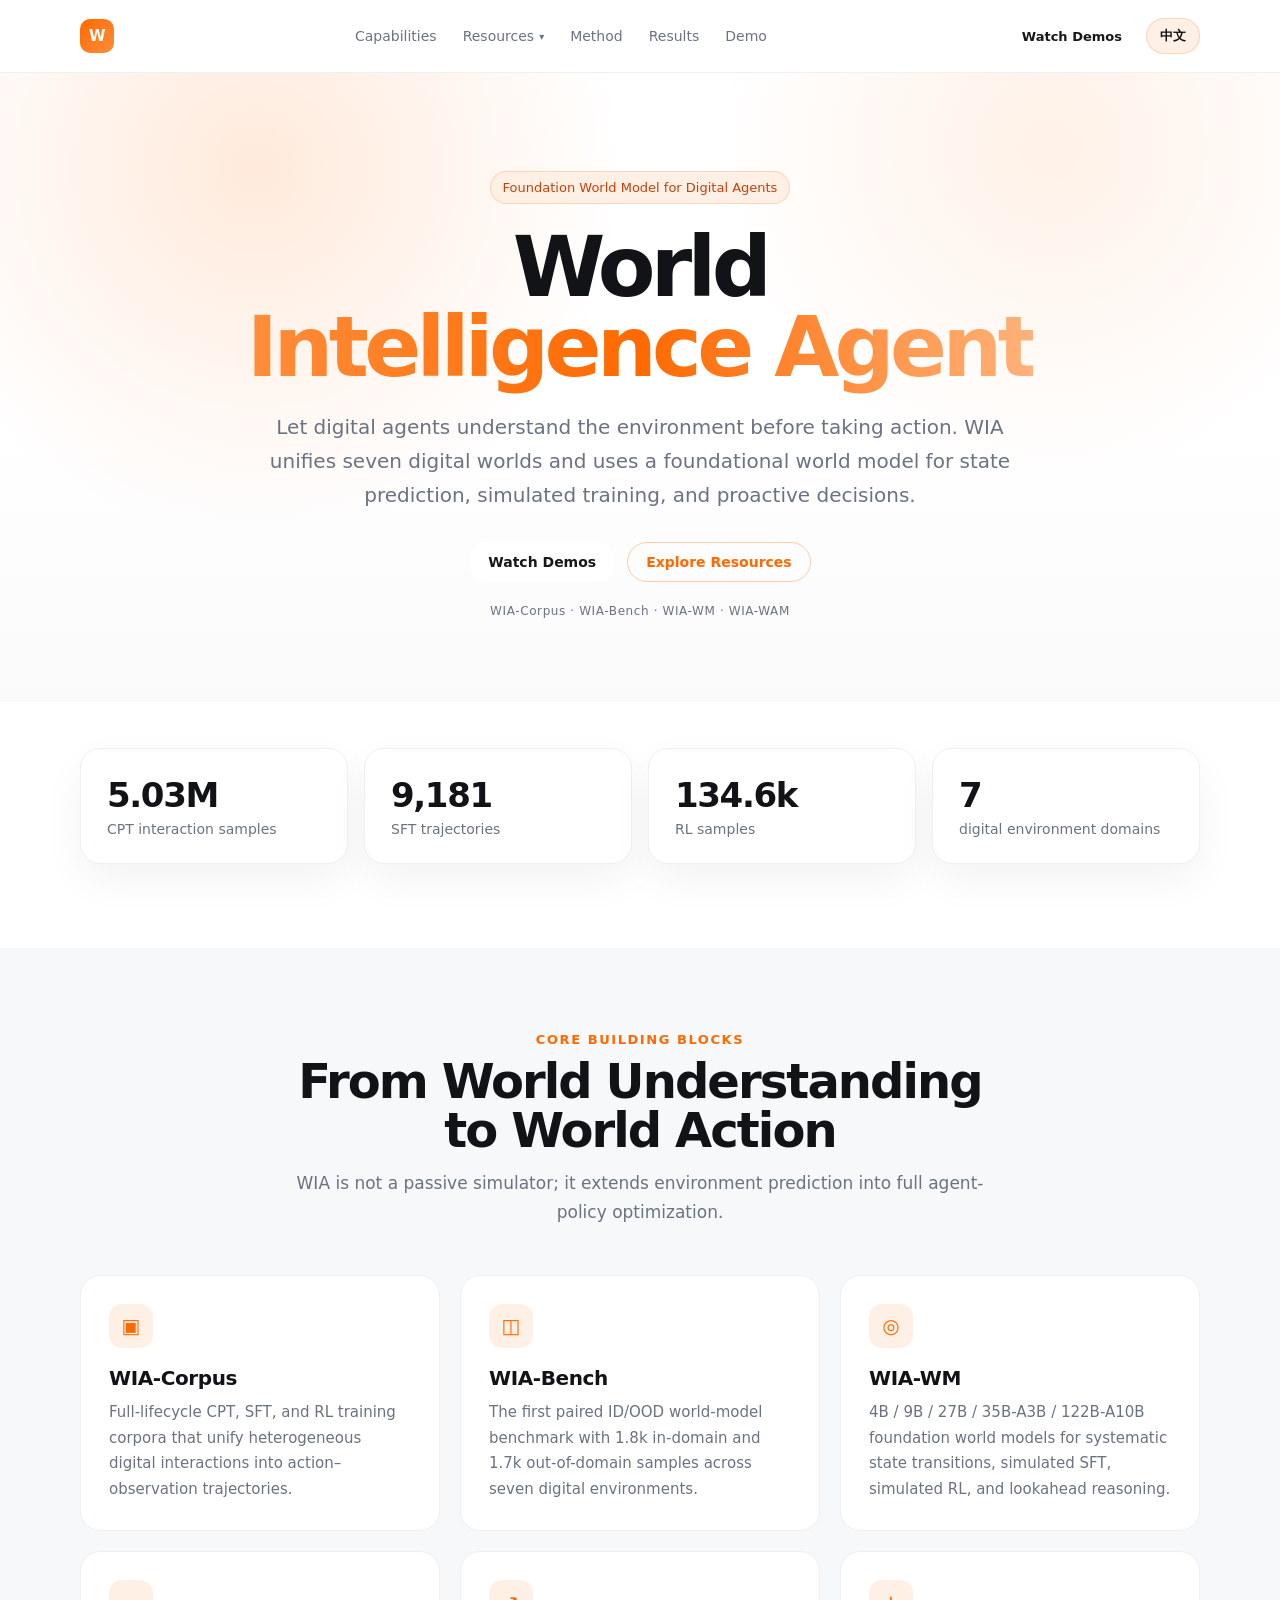
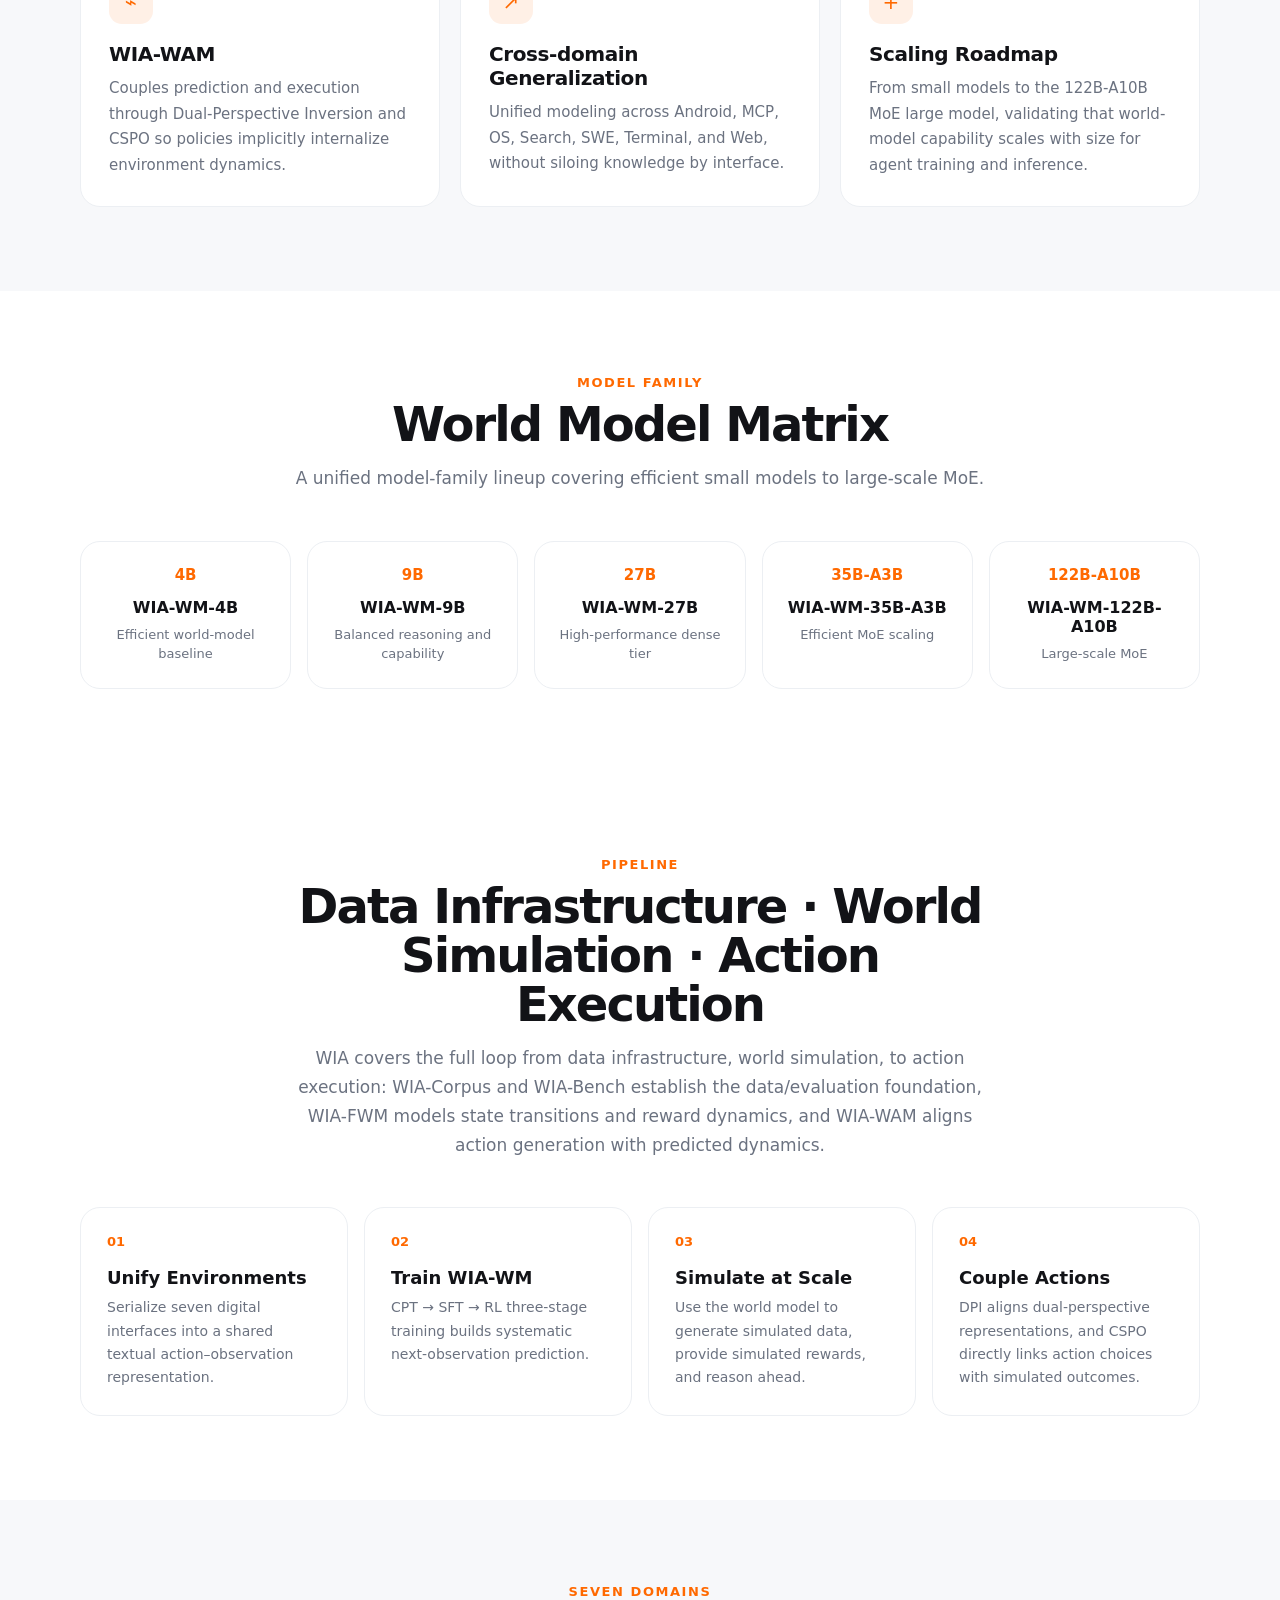
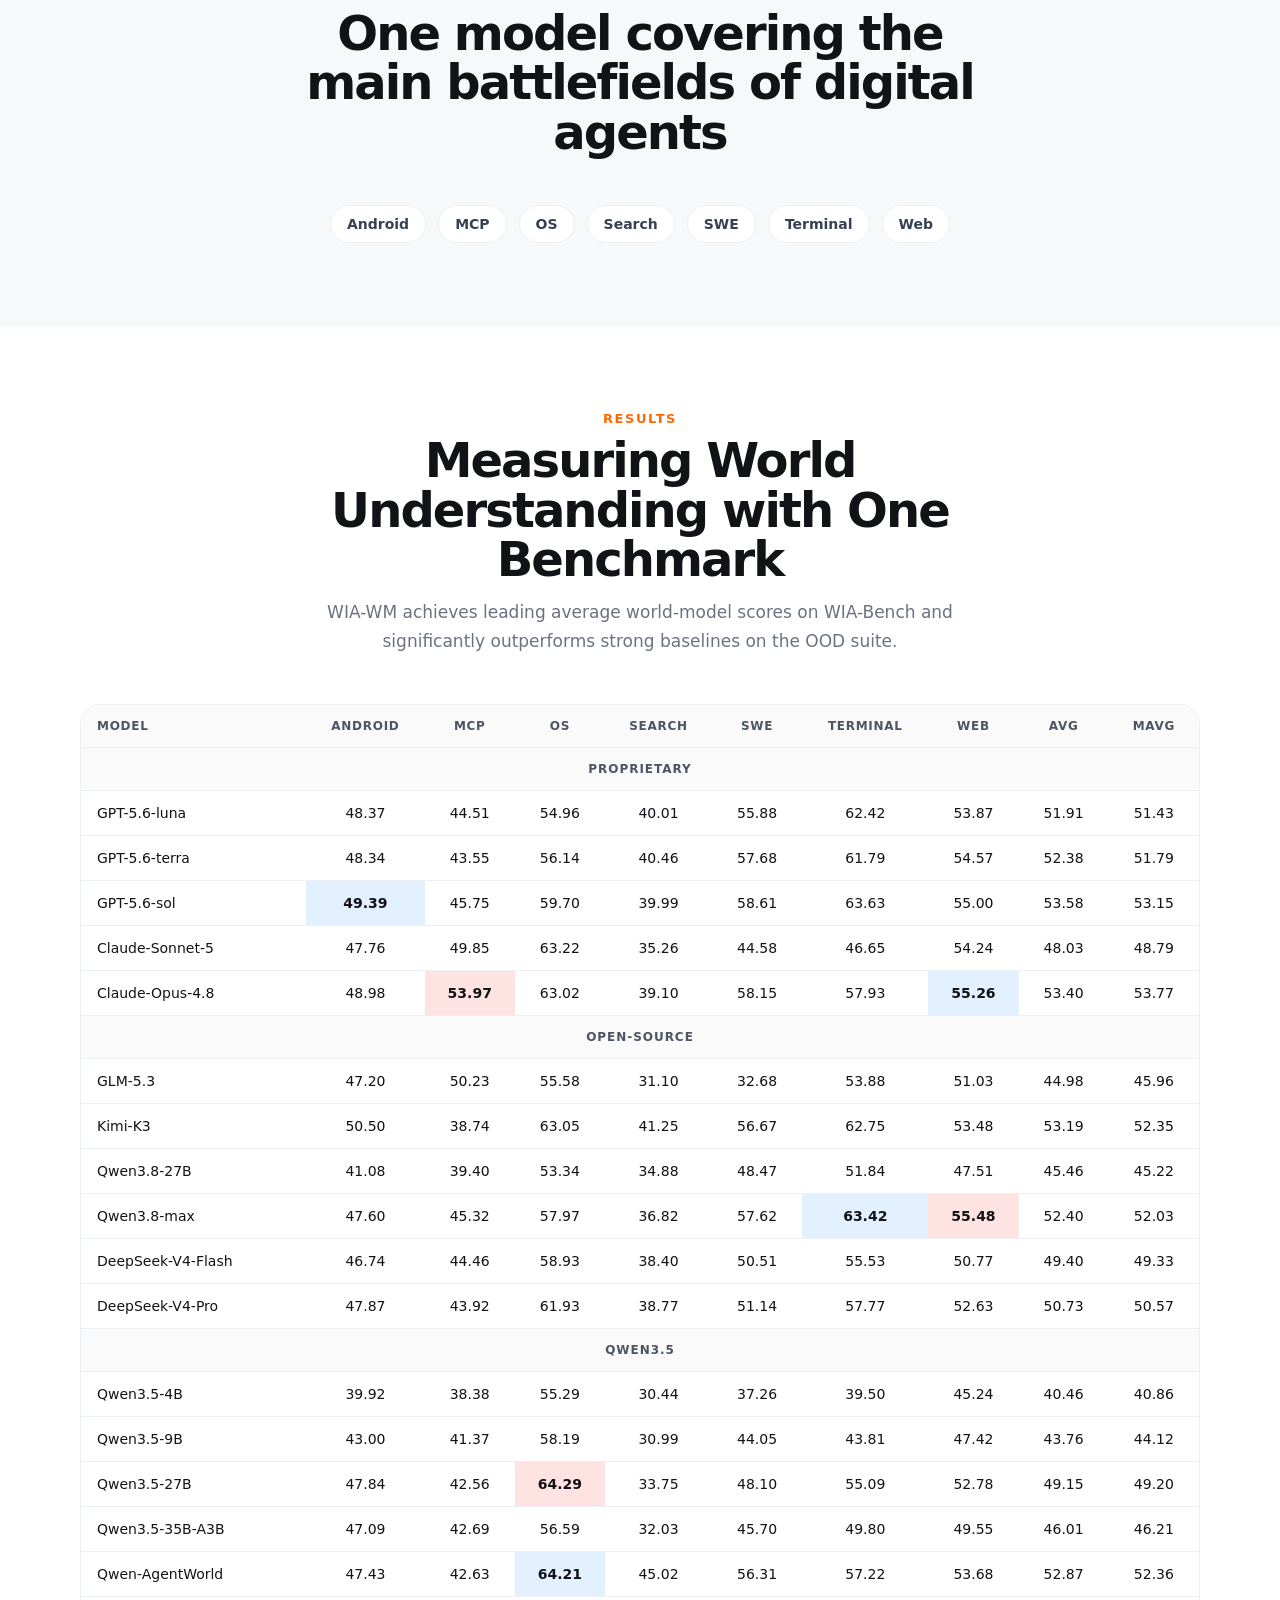
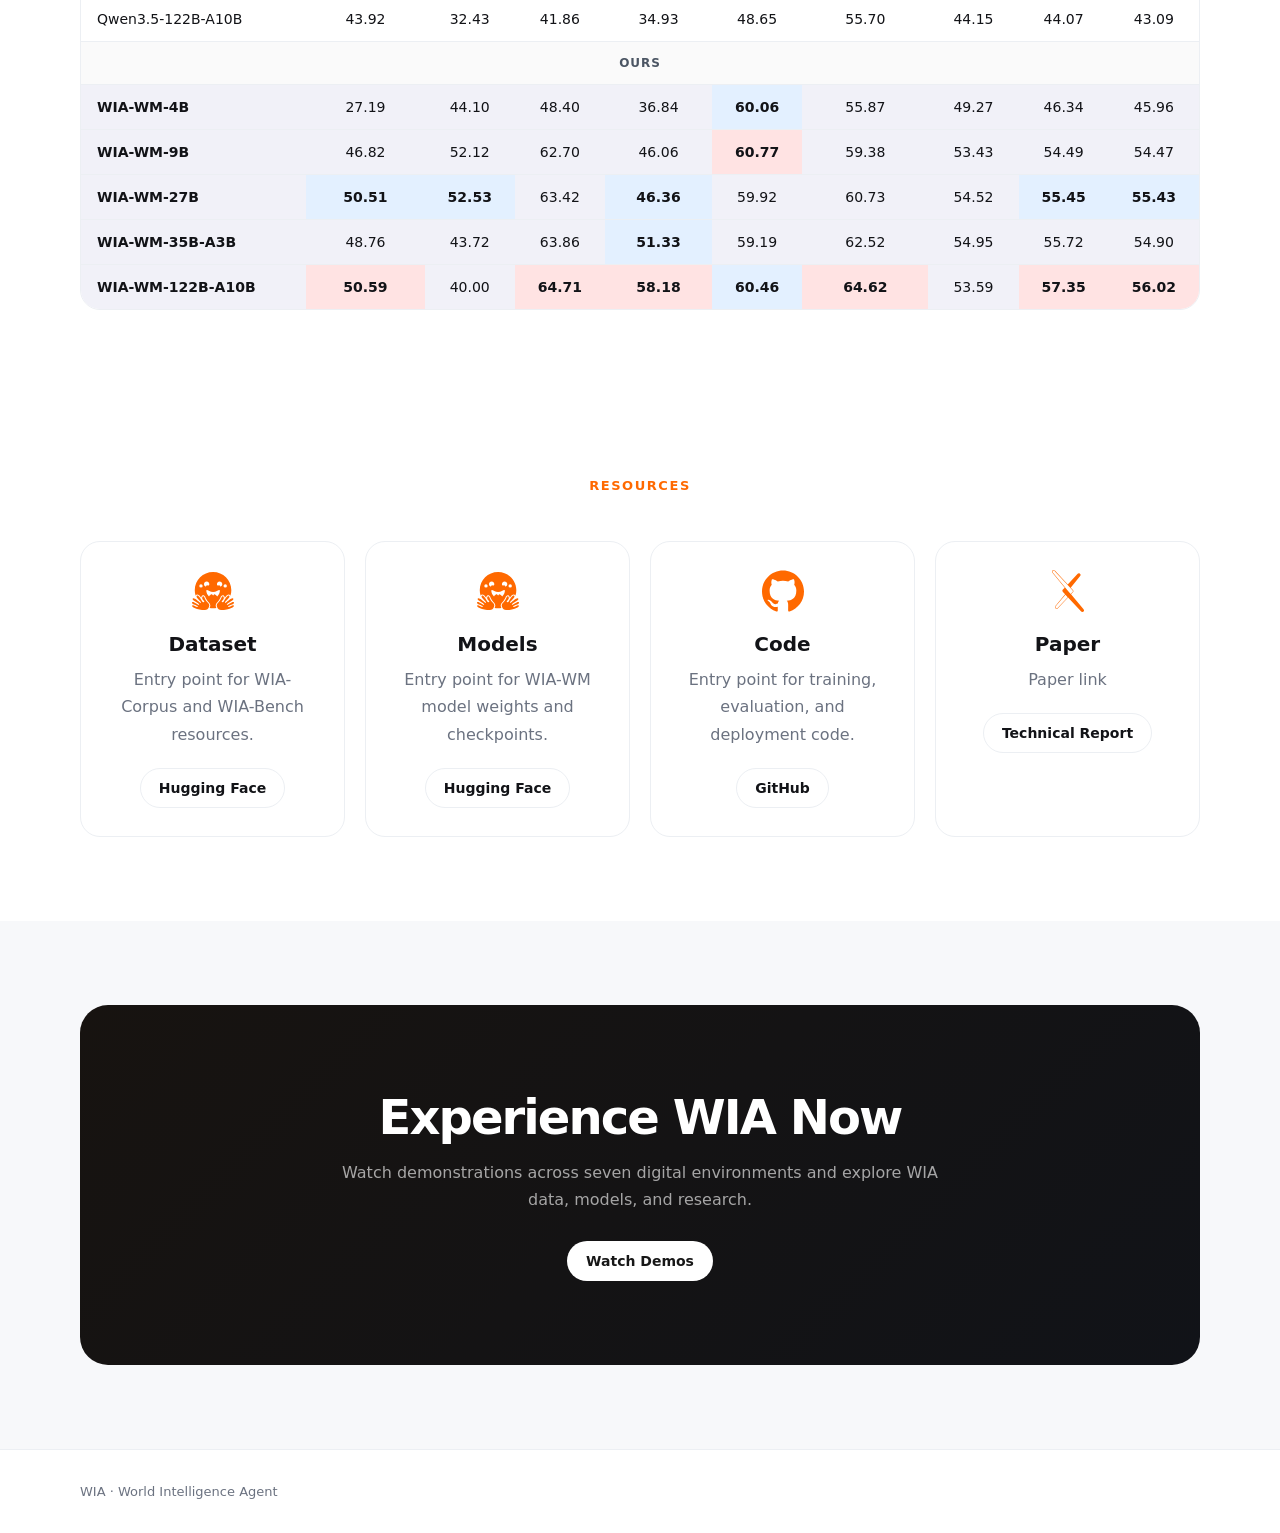
==== index.html @ d202a9c3 "Default WIA homepage to English" ====
<!doctype html>
<html lang="en" data-i18n-title-key="index.title">
<head>
  <meta charset="utf-8" />
  <meta name="viewport" content="width=device-width, initial-scale=1" />
  <meta http-equiv="Content-Security-Policy" content="default-src 'self'; script-src 'self'; style-src 'self' 'unsafe-inline'; img-src 'self' data:; media-src 'self'; connect-src 'none'; object-src 'none'; base-uri 'self'; form-action 'none'" />
  <meta name="referrer" content="no-referrer" />
  <title>WIA · World Intelligence Agent</title>
  <meta name="description" data-i18n-content="index.meta_description" content="WIA is a foundational world model for digital agents, unifying seven digital environments and connecting prediction with action." />
  <link rel="stylesheet" href="styles.css" />
</head>
<body>
  <nav class="nav">
    <div class="wrap nav-inner">
      <a class="brand" href="index.html">
        <span class="brand-mark">W</span>
      </a>
      <div class="nav-links">
        <a href="#features">Capabilities</a>
        <div class="nav-dropdown">
          <button class="nav-dropdown-trigger" type="button">Resources</button>
          <div class="nav-dropdown-menu">
            <a href="https://huggingface.co/collections/darwinagent/wia-datasets" target="_blank" rel="noopener noreferrer">Data</a>
            <a href="https://github.com/Darwin-Agent/WIA" target="_blank" rel="noopener noreferrer">Code</a>
            <a href="https://github.com/Darwin-Agent/WIA/tree/main/paper/Tech_Report__WAM" target="_blank" rel="noopener noreferrer">Paper</a>
          </div>
        </div>
        <a href="#method">Method</a>
        <a href="#results">Results</a>
        <a href="demos.html">Demo</a>
      </div>
      <div class="nav-actions">
        <a class="btn btn-light btn-sm" href="demos.html" data-i18n="nav.view_demos">Watch Demos</a>
        <button type="button" class="lang-switch btn btn-outline-light btn-sm" data-i18n-aria-label="common.switch_language">中文</button>
      </div>
    </div>
  </nav>

  <header class="hero">
    <div class="wrap hero-inner">
      <div class="eyebrow">Foundation World Model for Digital Agents</div>
      <h1 data-i18n-html="index.hero.title">World<br /><span class="grad">Intelligence Agent</span></h1>
      <p class="hero-subtitle">Let digital agents understand the environment before taking action. WIA unifies seven digital worlds and uses a foundational world model for state prediction, simulated training, and proactive decisions.</p>
      <div class="hero-actions">
        <a class="btn btn-light" href="demos.html" data-i18n="nav.view_demos">Watch Demos</a>
        <a class="btn btn-outline-light" href="#resources" data-i18n="index.hero.explore">Explore Resources</a>
      </div>
      <div class="hero-note">WIA-Corpus · WIA-Bench · WIA-WM · WIA-WAM</div>
    </div>
  </header>

  <section class="section" style="padding-top: 46px;">
    <div class="wrap stats-grid">
      <div class="stat-card"><div class="stat-value">5.03M</div><div class="stat-label">CPT interaction samples</div></div>
      <div class="stat-card"><div class="stat-value">9,181</div><div class="stat-label">SFT trajectories</div></div>
      <div class="stat-card"><div class="stat-value">134.6k</div><div class="stat-label">RL samples</div></div>
      <div class="stat-card"><div class="stat-value">7</div><div class="stat-label">digital environment domains</div></div>
    </div>
  </section>

  <section class="section soft" id="features">
    <div class="wrap">
      <div class="section-head">
        <div class="kicker">Core Building Blocks</div>
        <h2>From World Understanding to World Action</h2>
        <p>WIA is not a passive simulator; it extends environment prediction into full agent-policy optimization.</p>
      </div>
      <div class="grid grid-3">
        <article class="card">
          <div class="card-icon">▣</div>
          <h3>WIA-Corpus</h3>
          <p>Full-lifecycle CPT, SFT, and RL training corpora that unify heterogeneous digital interactions into action–observation trajectories.</p>
        </article>
        <article class="card">
          <div class="card-icon">◫</div>
          <h3>WIA-Bench</h3>
          <p>The first paired ID/OOD world-model benchmark with 1.8k in-domain and 1.7k out-of-domain samples across seven digital environments.</p>
        </article>
        <article class="card">
          <div class="card-icon">◎</div>
          <h3>WIA-WM</h3>
          <p>4B / 9B / 27B / 35B-A3B / 122B-A10B foundation world models for systematic state transitions, simulated SFT, simulated RL, and lookahead reasoning.</p>
        </article>
        <article class="card">
          <div class="card-icon">⌁</div>
          <h3>WIA-WAM</h3>
          <p>Couples prediction and execution through Dual-Perspective Inversion and CSPO so policies implicitly internalize environment dynamics.</p>
        </article>
        <article class="card">
          <div class="card-icon">↗</div>
          <h3>Cross-domain Generalization</h3>
          <p>Unified modeling across Android, MCP, OS, Search, SWE, Terminal, and Web, without siloing knowledge by interface.</p>
        </article>
        <article class="card">
          <div class="card-icon">+</div>
          <h3>Scaling Roadmap</h3>
          <p>From small models to the 122B-A10B MoE large model, validating that world-model capability scales with size for agent training and inference.</p>
        </article>
      </div>
    </div>
  </section>

  <section class="section" id="model-matrix">
    <div class="wrap">
      <div class="section-head">
        <div class="kicker">Model Family</div>
        <h2>World Model Matrix</h2>
        <p>A unified model-family lineup covering efficient small models to large-scale MoE.</p>
      </div>
      <div class="model-matrix">
        <article class="matrix-card"><div class="matrix-scale">4B</div><h3>WIA-WM-4B</h3><p>Efficient world-model baseline</p></article>
        <article class="matrix-card"><div class="matrix-scale">9B</div><h3>WIA-WM-9B</h3><p>Balanced reasoning and capability</p></article>
        <article class="matrix-card"><div class="matrix-scale">27B</div><h3>WIA-WM-27B</h3><p>High-performance dense tier</p></article>
        <article class="matrix-card"><div class="matrix-scale">35B-A3B</div><h3>WIA-WM-35B-A3B</h3><p>Efficient MoE scaling</p></article>
        <article class="matrix-card"><div class="matrix-scale">122B-A10B</div><h3>WIA-WM-122B-A10B</h3><p>Large-scale MoE</p></article>
      </div>
    </div>
  </section>

  <section class="section" id="method">
    <div class="wrap">
      <div class="section-head">
        <div class="kicker">Pipeline</div>
        <h2>Data Infrastructure · World Simulation · Action Execution</h2>
        <p>WIA covers the full loop from data infrastructure, world simulation, to action execution: WIA-Corpus and WIA-Bench establish the data/evaluation foundation, WIA-FWM models state transitions and reward dynamics, and WIA-WAM aligns action generation with predicted dynamics.</p>
      </div>
      <div class="steps">
        <div class="step"><h3>Unify Environments</h3><p>Serialize seven digital interfaces into a shared textual action–observation representation.</p></div>
        <div class="step"><h3>Train WIA-WM</h3><p>CPT → SFT → RL three-stage training builds systematic next-observation prediction.</p></div>
        <div class="step"><h3>Simulate at Scale</h3><p>Use the world model to generate simulated data, provide simulated rewards, and reason ahead.</p></div>
        <div class="step"><h3>Couple Actions</h3><p>DPI aligns dual-perspective representations, and CSPO directly links action choices with simulated outcomes.</p></div>
      </div>
    </div>
  </section>

  <section class="section soft" id="domains">
    <div class="wrap">
      <div class="section-head">
        <div class="kicker">Seven Domains</div>
        <h2>One model covering the main battlefields of digital agents</h2>
      </div>
      <div class="chips">
        <span class="chip">Android</span><span class="chip">MCP</span><span class="chip">OS</span><span class="chip">Search</span><span class="chip">SWE</span><span class="chip">Terminal</span><span class="chip">Web</span>
      </div>
    </div>
  </section>

  <section class="section" id="results">
    <div class="wrap">
      <div class="section-head">
        <div class="kicker">Results</div>
        <h2>Measuring World Understanding with One Benchmark</h2>
        <p>WIA-WM achieves leading average world-model scores on WIA-Bench and significantly outperforms strong baselines on the OOD suite.</p>
      </div>
      <div class="table-card">
        <table class="result-table">
          <thead>
            <tr><th>Model</th><th>Android</th><th>MCP</th><th>OS</th><th>Search</th><th>SWE</th><th>Terminal</th><th>Web</th><th>Avg</th><th>MAvg</th></tr>
          </thead>
          <tbody>
            <tr class="group"><td colspan="10">Proprietary</td></tr>
            <tr><td>GPT-5.6-luna</td><td>48.37</td><td>44.51</td><td>54.96</td><td>40.01</td><td>55.88</td><td>62.42</td><td>53.87</td><td>51.91</td><td>51.43</td></tr>
            <tr><td>GPT-5.6-terra</td><td>48.34</td><td>43.55</td><td>56.14</td><td>40.46</td><td>57.68</td><td>61.79</td><td>54.57</td><td>52.38</td><td>51.79</td></tr>
            <tr><td>GPT-5.6-sol</td><td class="second">49.39</td><td>45.75</td><td>59.70</td><td>39.99</td><td>58.61</td><td>63.63</td><td>55.00</td><td>53.58</td><td>53.15</td></tr>
            <tr><td>Claude-Sonnet-5</td><td>47.76</td><td>49.85</td><td>63.22</td><td>35.26</td><td>44.58</td><td>46.65</td><td>54.24</td><td>48.03</td><td>48.79</td></tr>
            <tr><td>Claude-Opus-4.8</td><td>48.98</td><td class="best">53.97</td><td>63.02</td><td>39.10</td><td>58.15</td><td>57.93</td><td class="second">55.26</td><td>53.40</td><td>53.77</td></tr>
            <tr class="group"><td colspan="10">Open-source</td></tr>
            <tr><td>GLM-5.3</td><td>47.20</td><td>50.23</td><td>55.58</td><td>31.10</td><td>32.68</td><td>53.88</td><td>51.03</td><td>44.98</td><td>45.96</td></tr>
            <tr><td>Kimi-K3</td><td>50.50</td><td>38.74</td><td>63.05</td><td>41.25</td><td>56.67</td><td>62.75</td><td>53.48</td><td>53.19</td><td>52.35</td></tr>
            <tr><td>Qwen3.8-27B</td><td>41.08</td><td>39.40</td><td>53.34</td><td>34.88</td><td>48.47</td><td>51.84</td><td>47.51</td><td>45.46</td><td>45.22</td></tr>
            <tr><td>Qwen3.8-max</td><td>47.60</td><td>45.32</td><td>57.97</td><td>36.82</td><td>57.62</td><td class="second">63.42</td><td class="best">55.48</td><td>52.40</td><td>52.03</td></tr>
            <tr><td>DeepSeek-V4-Flash</td><td>46.74</td><td>44.46</td><td>58.93</td><td>38.40</td><td>50.51</td><td>55.53</td><td>50.77</td><td>49.40</td><td>49.33</td></tr>
            <tr><td>DeepSeek-V4-Pro</td><td>47.87</td><td>43.92</td><td>61.93</td><td>38.77</td><td>51.14</td><td>57.77</td><td>52.63</td><td>50.73</td><td>50.57</td></tr>
            <tr class="group"><td colspan="10">Qwen3.5</td></tr>
            <tr><td>Qwen3.5-4B</td><td>39.92</td><td>38.38</td><td>55.29</td><td>30.44</td><td>37.26</td><td>39.50</td><td>45.24</td><td>40.46</td><td>40.86</td></tr>
            <tr><td>Qwen3.5-9B</td><td>43.00</td><td>41.37</td><td>58.19</td><td>30.99</td><td>44.05</td><td>43.81</td><td>47.42</td><td>43.76</td><td>44.12</td></tr>
            <tr><td>Qwen3.5-27B</td><td>47.84</td><td>42.56</td><td class="best">64.29</td><td>33.75</td><td>48.10</td><td>55.09</td><td>52.78</td><td>49.15</td><td>49.20</td></tr>
            <tr><td>Qwen3.5-35B-A3B</td><td>47.09</td><td>42.69</td><td>56.59</td><td>32.03</td><td>45.70</td><td>49.80</td><td>49.55</td><td>46.01</td><td>46.21</td></tr>
            <tr><td>Qwen-AgentWorld</td><td>47.43</td><td>42.63</td><td class="second">64.21</td><td>45.02</td><td>56.31</td><td>57.22</td><td>53.68</td><td>52.87</td><td>52.36</td></tr>
            <tr><td>Qwen3.5-122B-A10B</td><td>43.92</td><td>32.43</td><td>41.86</td><td>34.93</td><td>48.65</td><td>55.70</td><td>44.15</td><td>44.07</td><td>43.09</td></tr>
            <tr class="group"><td colspan="10">Ours</td></tr>
            <tr class="ours"><td class="model-name">WIA-WM-4B</td><td>27.19</td><td>44.10</td><td>48.40</td><td>36.84</td><td class="second">60.06</td><td>55.87</td><td>49.27</td><td>46.34</td><td>45.96</td></tr>
            <tr class="ours"><td class="model-name">WIA-WM-9B</td><td>46.82</td><td>52.12</td><td>62.70</td><td>46.06</td><td class="best">60.77</td><td>59.38</td><td>53.43</td><td>54.49</td><td>54.47</td></tr>
            <tr class="ours"><td class="model-name">WIA-WM-27B</td><td class="second">50.51</td><td class="second">52.53</td><td>63.42</td><td class="second">46.36</td><td>59.92</td><td>60.73</td><td>54.52</td><td class="second">55.45</td><td class="second">55.43</td></tr>
            <tr class="ours"><td class="model-name">WIA-WM-35B-A3B</td><td>48.76</td><td>43.72</td><td>63.86</td><td class="second">51.33</td><td>59.19</td><td>62.52</td><td>54.95</td><td>55.72</td><td>54.90</td></tr>
            <tr class="ours"><td class="model-name">WIA-WM-122B-A10B</td><td class="best">50.59</td><td>40.00</td><td class="best">64.71</td><td class="best">58.18</td><td class="second">60.46</td><td class="best">64.62</td><td>53.59</td><td class="best">57.35</td><td class="best">56.02</td></tr>
          </tbody>
        </table>
      </div>
    </div>
  </section>

  <section class="section" id="resources">
    <div class="wrap">
      <div class="section-head">
        <div class="kicker">Resources</div>
      </div>
      <div class="resource-grid">
        <article class="resource-card">
          <svg class="resource-icon" viewBox="0 0 24 24" aria-hidden="true"><path fill="currentColor" d="M12.025 1.13c-5.77 0-10.449 4.647-10.449 10.378 0 1.112.178 2.181.503 3.185.064-.222.203-.444.416-.577a.96.96 0 0 1 .524-.15c.293 0 .584.124.84.284.278.173.48.408.71.694.226.282.458.611.684.951v-.014c.017-.324.106-.622.264-.874s.403-.487.762-.543c.3-.047.596.06.787.203s.31.313.4.467c.15.257.212.468.233.542.01.026.653 1.552 1.657 2.54.616.605 1.01 1.223 1.082 1.912.055.537-.096 1.059-.38 1.572.637.121 1.294.187 1.967.187.657 0 1.298-.063 1.921-.178-.287-.517-.44-1.041-.384-1.581.07-.69.465-1.307 1.081-1.913 1.004-.987 1.647-2.513 1.657-2.539.021-.074.083-.285.233-.542.09-.154.208-.323.4-.467a1.08 1.08 0 0 1 .787-.203c.359.056.604.29.762.543s.247.55.265.874v.015c.225-.34.457-.67.683-.952.23-.286.432-.52.71-.694.257-.16.547-.284.84-.285a.97.97 0 0 1 .524.151c.228.143.373.388.43.625l.006.04a10.3 10.3 0 0 0 .534-3.273c0-5.731-4.678-10.378-10.449-10.378M8.327 6.583a1.5 1.5 0 0 1 .713.174 1.487 1.487 0 0 1 .617 2.013c-.183.343-.762-.214-1.102-.094-.38.134-.532.914-.917.71a1.487 1.487 0 0 1 .69-2.803m7.486 0a1.487 1.487 0 0 1 .689 2.803c-.385.204-.536-.576-.916-.71-.34-.12-.92.437-1.103.094a1.487 1.487 0 0 1 .617-2.013 1.5 1.5 0 0 1 .713-.174m-10.68 1.55a.96.96 0 1 1 0 1.921.96.96 0 0 1 0-1.92m13.838 0a.96.96 0 1 1 0 1.92.96.96 0 0 1 0-1.92M8.489 11.458c.588.01 1.965 1.157 3.572 1.164 1.607-.007 2.984-1.155 3.572-1.164.196-.003.305.12.305.454 0 .886-.424 2.328-1.563 3.202-.22-.756-1.396-1.366-1.63-1.32q-.011.001-.02.006l-.044.026-.01.008-.03.024q-.018.017-.035.036l-.032.04a1 1 0 0 0-.058.09l-.014.025q-.049.088-.11.19a1 1 0 0 1-.083.116 1.2 1.2 0 0 1-.173.18q-.035.029-.075.058a1.3 1.3 0 0 1-.251-.243 1 1 0 0 1-.076-.107c-.124-.193-.177-.363-.337-.444-.034-.016-.104-.008-.2.022q-.094.03-.216.087-.06.028-.125.063l-.13.074q-.067.04-.136.086a3 3 0 0 0-.135.096 3 3 0 0 0-.26.219 2 2 0 0 0-.12.121 2 2 0 0 0-.106.128l-.002.002a2 2 0 0 0-.09.132l-.001.001a1.2 1.2 0 0 0-.105.212q-.013.036-.024.073c-1.139-.875-1.563-2.317-1.563-3.203 0-.334.109-.457.305-.454m.836 10.354c.824-1.19.766-2.082-.365-3.194-1.13-1.112-1.789-2.738-1.789-2.738s-.246-.945-.806-.858-.97 1.499.202 2.362c1.173.864-.233 1.45-.685.64-.45-.812-1.683-2.896-2.322-3.295s-1.089-.175-.938.647 2.822 2.813 2.562 3.244-1.176-.506-1.176-.506-2.866-2.567-3.49-1.898.473 1.23 2.037 2.16c1.564.932 1.686 1.178 1.464 1.53s-3.675-2.511-4-1.297c-.323 1.214 3.524 1.567 3.287 2.405-.238.839-2.71-1.587-3.216-.642-.506.946 3.49 2.056 3.522 2.064 1.29.33 4.568 1.028 5.713-.624m5.349 0c-.824-1.19-.766-2.082.365-3.194 1.13-1.112 1.789-2.738 1.789-2.738s.246-.945.806-.858.97 1.499-.202 2.362c-1.173.864.233 1.45.685.64.451-.812 1.683-2.896 2.322-3.295s1.089-.175.938.647-2.822 2.813-2.562 3.244 1.176-.506 1.176-.506 2.866-2.567 3.49-1.898-.473 1.23-2.037 2.16c-1.564.932-1.686 1.178-1.464 1.53s3.675-2.511 4-1.297c.323 1.214-3.524 1.567-3.287 2.405.238.839 2.71-1.587 3.216-.642.506.946-3.49 2.056-3.522 2.064-1.29.33-4.568 1.028-5.713-.624"/></svg>
          <h3>Dataset</h3>
          <p>Entry point for WIA-Corpus and WIA-Bench resources.</p>
          <a class="btn btn-ghost" href="https://huggingface.co/collections/darwinagent/wia-datasets" target="_blank" rel="noopener noreferrer">Hugging Face</a>
        </article>
        <article class="resource-card">
          <svg class="resource-icon" viewBox="0 0 24 24" aria-hidden="true"><path fill="currentColor" d="M12.025 1.13c-5.77 0-10.449 4.647-10.449 10.378 0 1.112.178 2.181.503 3.185.064-.222.203-.444.416-.577a.96.96 0 0 1 .524-.15c.293 0 .584.124.84.284.278.173.48.408.71.694.226.282.458.611.684.951v-.014c.017-.324.106-.622.264-.874s.403-.487.762-.543c.3-.047.596.06.787.203s.31.313.4.467c.15.257.212.468.233.542.01.026.653 1.552 1.657 2.54.616.605 1.01 1.223 1.082 1.912.055.537-.096 1.059-.38 1.572.637.121 1.294.187 1.967.187.657 0 1.298-.063 1.921-.178-.287-.517-.44-1.041-.384-1.581.07-.69.465-1.307 1.081-1.913 1.004-.987 1.647-2.513 1.657-2.539.021-.074.083-.285.233-.542.09-.154.208-.323.4-.467a1.08 1.08 0 0 1 .787-.203c.359.056.604.29.762.543s.247.55.265.874v.015c.225-.34.457-.67.683-.952.23-.286.432-.52.71-.694.257-.16.547-.284.84-.285a.97.97 0 0 1 .524.151c.228.143.373.388.43.625l.006.04a10.3 10.3 0 0 0 .534-3.273c0-5.731-4.678-10.378-10.449-10.378M8.327 6.583a1.5 1.5 0 0 1 .713.174 1.487 1.487 0 0 1 .617 2.013c-.183.343-.762-.214-1.102-.094-.38.134-.532.914-.917.71a1.487 1.487 0 0 1 .69-2.803m7.486 0a1.487 1.487 0 0 1 .689 2.803c-.385.204-.536-.576-.916-.71-.34-.12-.92.437-1.103.094a1.487 1.487 0 0 1 .617-2.013 1.5 1.5 0 0 1 .713-.174m-10.68 1.55a.96.96 0 1 1 0 1.921.96.96 0 0 1 0-1.92m13.838 0a.96.96 0 1 1 0 1.92.96.96 0 0 1 0-1.92M8.489 11.458c.588.01 1.965 1.157 3.572 1.164 1.607-.007 2.984-1.155 3.572-1.164.196-.003.305.12.305.454 0 .886-.424 2.328-1.563 3.202-.22-.756-1.396-1.366-1.63-1.32q-.011.001-.02.006l-.044.026-.01.008-.03.024q-.018.017-.035.036l-.032.04a1 1 0 0 0-.058.09l-.014.025q-.049.088-.11.19a1 1 0 0 1-.083.116 1.2 1.2 0 0 1-.173.18q-.035.029-.075.058a1.3 1.3 0 0 1-.251-.243 1 1 0 0 1-.076-.107c-.124-.193-.177-.363-.337-.444-.034-.016-.104-.008-.2.022q-.094.03-.216.087-.06.028-.125.063l-.13.074q-.067.04-.136.086a3 3 0 0 0-.135.096 3 3 0 0 0-.26.219 2 2 0 0 0-.12.121 2 2 0 0 0-.106.128l-.002.002a2 2 0 0 0-.09.132l-.001.001a1.2 1.2 0 0 0-.105.212q-.013.036-.024.073c-1.139-.875-1.563-2.317-1.563-3.203 0-.334.109-.457.305-.454m.836 10.354c.824-1.19.766-2.082-.365-3.194-1.13-1.112-1.789-2.738-1.789-2.738s-.246-.945-.806-.858-.97 1.499.202 2.362c1.173.864-.233 1.45-.685.64-.45-.812-1.683-2.896-2.322-3.295s-1.089-.175-.938.647 2.822 2.813 2.562 3.244-1.176-.506-1.176-.506-2.866-2.567-3.49-1.898.473 1.23 2.037 2.16c1.564.932 1.686 1.178 1.464 1.53s-3.675-2.511-4-1.297c-.323 1.214 3.524 1.567 3.287 2.405-.238.839-2.71-1.587-3.216-.642-.506.946 3.49 2.056 3.522 2.064 1.29.33 4.568 1.028 5.713-.624m5.349 0c-.824-1.19-.766-2.082.365-3.194 1.13-1.112 1.789-2.738 1.789-2.738s.246-.945.806-.858.97 1.499-.202 2.362c-1.173.864.233 1.45.685.64.451-.812 1.683-2.896 2.322-3.295s1.089-.175.938.647-2.822 2.813-2.562 3.244 1.176-.506 1.176-.506 2.866-2.567 3.49-1.898-.473 1.23-2.037 2.16c-1.564.932-1.686 1.178-1.464 1.53s3.675-2.511 4-1.297c.323 1.214-3.524 1.567-3.287 2.405.238.839 2.71-1.587 3.216-.642.506.946-3.49 2.056-3.522 2.064-1.29.33-4.568 1.028-5.713-.624"/></svg>
          <h3 data-i18n="index.resources.model.title">Models</h3>
          <p data-i18n="index.resources.model.desc">Entry point for WIA-WM model weights and checkpoints.</p>
          <a class="btn btn-ghost" href="https://huggingface.co/collections/darwinagent/wia-models" target="_blank" rel="noopener noreferrer">Hugging Face</a>
        </article>
        <article class="resource-card">
          <svg class="resource-icon" viewBox="0 0 24 24" aria-hidden="true"><path fill="currentColor" d="M12 .297c-6.63 0-12 5.373-12 12 0 5.303 3.438 9.8 8.205 11.385.6.113.82-.258.82-.577 0-.285-.01-1.04-.015-2.04-3.338.724-4.042-1.61-4.042-1.61C4.422 18.07 3.633 17.7 3.633 17.7c-1.087-.744.084-.729.084-.729 1.205.084 1.838 1.236 1.838 1.236 1.07 1.835 2.809 1.305 3.495.998.108-.776.417-1.305.76-1.605-2.665-.3-5.466-1.332-5.466-5.93 0-1.31.465-2.38 1.235-3.22-.135-.303-.54-1.523.105-3.176 0 0 1.005-.322 3.3 1.23.96-.267 1.98-.399 3-.405 1.02.006 2.04.138 3 .405 2.28-1.552 3.285-1.23 3.285-1.23.645 1.653.24 2.873.12 3.176.765.84 1.23 1.91 1.23 3.22 0 4.61-2.805 5.625-5.475 5.92.42.36.81 1.096.81 2.22 0 1.606-.015 2.896-.015 3.286 0 .315.21.69.825.57C20.565 22.092 24 17.592 24 12.297c0-6.627-5.373-12-12-12"/></svg>
          <h3>Code</h3>
          <p>Entry point for training, evaluation, and deployment code.</p>
          <a class="btn btn-ghost" href="https://github.com/Darwin-Agent/WIA" target="_blank" rel="noopener noreferrer">GitHub</a>
        </article>
        <article class="resource-card">
          <svg class="resource-icon" viewBox="0 0 24 24" aria-hidden="true"><path fill="currentColor" d="M3.8423 0a1.0037 1.0037 0 0 0-.922.6078c-.1536.3687-.0438.6275.2938 1.1113l6.9185 8.3597-1.0223 1.1058a1.0393 1.0393 0 0 0 .003 1.4229l1.2292 1.3135-5.4391 6.4444c-.2803.299-.4538.823-.2971 1.1986a1.0253 1.0253 0 0 0 .9585.635.9133.9133 0 0 0 .6891-.3405l5.783-6.126 7.4902 8.0051a.8527.8527 0 0 0 .6835.2597.9575.9575 0 0 0 .8777-.6138c.1577-.377-.017-.7502-.306-1.1407l-7.0518-8.3418 1.0632-1.13a.9626.9626 0 0 0 .0089-1.3165L4.6336.4639s-.3733-.4535-.768-.463zm0 .272h.0166c.2179.0052.4874.2715.5644.3639l.005.006.0052.0055 10.169 10.9905a.6915.6915 0 0 1-.0072.945l-1.0666 1.133-1.4982-1.7724-8.5994-10.39c-.3286-.472-.352-.6183-.2592-.841a.7307.7307 0 0 1 .6704-.4401Zm14.341 1.5701a.877.877 0 0 0-.6554.2418l-5.6962 6.1584 1.6944 1.8319 5.3089-6.5138c.3251-.4335.479-.6603.3247-1.0292a1.1205 1.1205 0 0 0-.9763-.689zm-7.6557 12.2823 1.3186 1.4135-5.7864 6.1295a.6494.6494 0 0 1-.4959.26.7516.7516 0 0 1-.706-.4669c-.1119-.2682.0359-.6864.2442-.9083l.0051-.0055.0047-.0055z"/></svg>
          <h3>Paper</h3>
          <p data-i18n="index.resources.paper.desc">Paper link</p>
          <a class="btn btn-ghost" href="https://github.com/Darwin-Agent/WIA/tree/main/paper/Tech_Report__WAM" target="_blank" rel="noopener noreferrer" data-i18n="index.resources.paper.link">Technical Report</a>
        </article>
      </div>
    </div>
  </section>

  <section class="section soft">
    <div class="wrap">
      <div class="cta">
        <h2>Experience WIA Now</h2>
        <p data-i18n="index.cta.desc">Watch demonstrations across seven digital environments and explore WIA data, models, and research.</p>
        <a class="btn btn-light" href="demos.html" data-i18n="nav.view_demos">Watch Demos</a>
      </div>
    </div>
  </section>

  <footer class="footer">
    <div class="wrap footer-inner">
      <span>WIA · World Intelligence Agent</span>
    </div>
  </footer>
<script src="i18n.js"></script>
</body>
</html>
---- styles.css ----
/* WIA site shared styles */
:root {
  --bg: #ffffff;
  --bg-soft: #f7f8fa;
  --ink: #121317;
  --muted: #6b7280;
  --line: #eceff3;
  --brand: #ff6900;
  --brand-2: #ff8d3a;
  --green: #16a34a;
  --red: #dc2626;
  --amber: #d97706;
  --accent-soft: #fff0e6;
  --radius: 20px;
}
* { box-sizing: border-box; }
html { scroll-behavior: smooth; }
body {
  margin: 0;
  font-family: ui-sans-serif, system-ui, -apple-system, BlinkMacSystemFont, "Segoe UI", sans-serif;
  color: var(--ink);
  background: var(--bg);
}
a { color: inherit; text-decoration: none; }
button { font: inherit; cursor: pointer; }
.wrap { width: min(1120px, calc(100% - 40px)); margin: 0 auto; }

.nav {
  position: sticky; top: 0; z-index: 50;
  border-bottom: 1px solid rgba(236,239,243,.86);
  background: rgba(255, 255, 255, .88);
  backdrop-filter: blur(16px);
  color: var(--ink);
}
.nav-inner { display: flex; align-items: center; justify-content: space-between; height: 72px; }
.brand { display: flex; align-items: center; gap: 10px; font-weight: 700; letter-spacing: -.02em; }
.brand-mark {
  width: 34px; height: 34px; border-radius: 10px;
  background: linear-gradient(135deg, var(--brand), var(--brand-2));
  display: grid; place-items: center; color: white; font-size: 15px;
}
.nav-links { display: flex; gap: 26px; align-items: center; }
.nav-links a { color: var(--muted); font-size: 14px; transition: .2s; }
.nav-links a:hover { color: var(--ink); }
.nav-dropdown { position: relative; }
.nav-dropdown-trigger {
  background: transparent; border: 0; color: var(--muted);
  font-size: 14px; padding: 8px 0; display: flex; align-items: center; gap: 5px;
}
.nav-dropdown-trigger::after { content: "▾"; font-size: 10px; }
.nav-dropdown:hover .nav-dropdown-trigger,
.nav-dropdown:focus-within .nav-dropdown-trigger { color: var(--ink); }
.nav-dropdown-menu {
  position: absolute; top: 34px; left: -12px; min-width: 128px;
  background: #ffffff; border: 1px solid var(--line);
  border-radius: 14px; padding: 8px; display: grid; gap: 2px;
  opacity: 0; visibility: hidden; transform: translateY(6px); transition: .18s;
  box-shadow: 0 16px 40px rgba(18,19,23,.12);
}
.nav-dropdown:hover .nav-dropdown-menu,
.nav-dropdown:focus-within .nav-dropdown-menu { opacity: 1; visibility: visible; transform: translateY(0); }
.nav-dropdown-menu a { padding: 8px 10px; border-radius: 8px; display: block; }
.nav-dropdown-menu a:hover { background: var(--accent-soft); color: var(--ink); }
.nav-actions { display: flex; gap: 10px; align-items: center; }
.lang-switch { white-space: nowrap; flex-shrink: 0; background: #fff0e6 !important; color: #121317 !important; border: 1px solid rgba(255,105,0,.22) !important; font-weight: 700; }
.btn {
  display: inline-flex; align-items: center; justify-content: center; gap: 8px; white-space: nowrap;
  border-radius: 999px; padding: 11px 18px; font-weight: 650; font-size: 14px;
  border: 1px solid transparent; transition: .2s;
}
.btn-primary { background: var(--brand); color: white; box-shadow: 0 8px 24px rgba(255,105,0,.24); }
.btn-primary:hover { background: #e85d00; transform: translateY(-1px); }
.btn-ghost { background: transparent; color: var(--ink); border-color: var(--line); }
.btn-ghost:hover { border-color: rgba(255,105,0,.32); background: #fff0e6; }
.btn-light { background: white; color: #171717; }
.btn-outline-light { border-color: rgba(255,105,0,.32); color: var(--brand); }
.btn-sm { padding: 8px 13px; font-size: 13px; }

.hero {
  color: var(--ink); background:
    radial-gradient(circle at 20% 15%, rgba(255,105,0,.14), transparent 32%),
    radial-gradient(circle at 82% 12%, rgba(255,141,58,.12), transparent 28%),
    linear-gradient(180deg, #ffffff 0%, #ffffff 54%, #fafafa 100%);
  padding: 98px 0 84px; overflow: hidden;
}
.hero-inner { text-align: center; max-width: 900px; margin: 0 auto; }
.eyebrow {
  display: inline-flex; align-items: center; gap: 8px; border: 1px solid rgba(255,105,0,.22);
  background: #fff0e6; color: #c2410c;
  padding: 8px 12px; border-radius: 999px; font-size: 13px; margin-bottom: 24px;
}
.hero h1 {
  margin: 0; font-size: clamp(44px, 7vw, 84px); line-height: .95; letter-spacing: -.055em;
  font-weight: 780;
}
.hero h1 .grad {
  background: linear-gradient(90deg, #ff8d3a, #ff6900, #ffb27a);
  -webkit-background-clip: text; background-clip: text; color: transparent;
}
.hero-subtitle { font-size: 20px; color: var(--muted); margin: 22px auto 30px; max-width: 760px; line-height: 1.7; }
.hero-actions { display: flex; gap: 12px; justify-content: center; flex-wrap: wrap; }
.hero-note { margin-top: 22px; color: var(--muted); font-size: 12px; letter-spacing: .05em; }

.section { padding: 84px 0; }
.section.soft { background: var(--bg-soft); }
.section-head { max-width: 720px; margin: 0 auto 48px; text-align: center; }
.kicker { color: var(--brand); font-weight: 750; font-size: 13px; letter-spacing: .12em; text-transform: uppercase; }
.section-head h2 { margin: 10px 0 14px; font-size: clamp(32px, 5vw, 48px); letter-spacing: -.04em; line-height: 1.03; }

.section-head p { margin: 0; color: var(--muted); font-size: 17px; line-height: 1.7; }

.stats-grid { display: grid; grid-template-columns: repeat(4, 1fr); gap: 16px; }
.stat-card {
  background: white; border: 1px solid var(--line); border-radius: var(--radius);
  padding: 26px; box-shadow: 0 16px 40px rgba(15,23,42,.05);
}
.stat-value { font-size: 34px; font-weight: 800; letter-spacing: -.04em; }
.stat-label { color: var(--muted); margin-top: 6px; font-size: 14px; }

.grid { display: grid; gap: 20px; }
.grid-3 { grid-template-columns: repeat(3, 1fr); }
.grid-2 { grid-template-columns: repeat(2, 1fr); }
.card {
  background: white; border: 1px solid var(--line); border-radius: var(--radius);
  padding: 28px; transition: .25s;
}
.card:hover { transform: translateY(-4px); border-color: rgba(255,105,0,.25); box-shadow: 0 20px 45px rgba(15,23,42,.08); }
.card-icon {
  width: 44px; height: 44px; border-radius: 13px; display: grid; place-items: center;
  background: #fff0e6; color: var(--brand); margin-bottom: 18px; font-size: 20px;
}
.card h3 { margin: 0 0 10px; font-size: 20px; letter-spacing: -.02em; }
.card p { margin: 0; color: var(--muted); line-height: 1.7; font-size: 15px; }

.steps { display: grid; grid-template-columns: repeat(4, 1fr); gap: 16px; counter-reset: step; }
.step { position: relative; padding: 26px; border: 1px solid var(--line); border-radius: var(--radius); background: white; }
.step::before {
  counter-increment: step; content: counter(step, decimal-leading-zero);
  color: var(--brand); font-weight: 800; font-size: 13px;
  display: block; margin-bottom: 18px;
}
.step h3 { margin: 0 0 8px; font-size: 18px; }
.step p { margin: 0; color: var(--muted); line-height: 1.65; font-size: 14px; }

.chips { display: flex; flex-wrap: wrap; gap: 12px; justify-content: center; }
.chip {
  border: 1px solid var(--line); background: white; border-radius: 999px;
  padding: 10px 16px; font-weight: 650; color: #374151; font-size: 14px;
}
.chip:hover { border-color: var(--brand); color: var(--brand); }

.table-card { overflow-x: auto; border: 1px solid var(--line); border-radius: var(--radius); background: white; }
table { width: 100%; border-collapse: collapse; font-size: 14px; }
th, td { padding: 14px 16px; text-align: left; border-bottom: 1px solid var(--line); }
th { background: #fafafa; color: #4b5563; font-size: 12px; text-transform: uppercase; letter-spacing: .06em; }
tr:last-child td { border-bottom: 0; }
.metric-good { color: var(--green); font-weight: 750; }
.result-table { min-width: 940px; }
.result-table .group td { background: #fafafa; color: #4b5563; font-weight: 750; font-size: 12px; letter-spacing: .08em; text-transform: uppercase; }
.result-table .best { background: #ffe3e3; font-weight: 800; }
.result-table .second { background: #e3f0ff; font-weight: 700; }
.result-table .ours td { background: #f1f1f8; }
.result-table .ours .model-name { font-weight: 800; }
.result-table .ours td.best { background: #ffe3e3; font-weight: 800; }
.result-table .ours td.second { background: #e3f0ff; font-weight: 700; }
.result-table .placeholder-row td { color: var(--muted); }
.result-table th:not(:first-child),
.result-table td:not(:first-child) { text-align: center; }
.result-table th:first-child,
.result-table td:first-child { text-align: left; }
.result-table .group td { text-align: center; }
.table-note { text-align: center; color: var(--muted); margin-top: 12px; font-size: 13px; }
.resource-grid { display: grid; grid-template-columns: repeat(4, 1fr); gap: 20px; }
.resource-card {
  background: white; border: 1px solid var(--line); border-radius: var(--radius);
  padding: 28px; text-align: center; transition: .25s;
}
.resource-card:hover { transform: translateY(-4px); border-color: rgba(255,105,0,.25); box-shadow: 0 20px 45px rgba(15,23,42,.08); }
.resource-icon { width: 42px; height: 42px; color: var(--brand); margin-bottom: 16px; }
.resource-card h3 { margin: 0 0 10px; font-size: 20px; }
.resource-card p { color: var(--muted); line-height: 1.7; margin: 0 0 20px; }
.model-matrix { display: grid; grid-template-columns: repeat(5, 1fr); gap: 16px; }
.matrix-card {
  background: white; border: 1px solid var(--line); border-radius: var(--radius);
  padding: 24px 18px; text-align: center; transition: .25s;
}
.matrix-card:hover { transform: translateY(-4px); border-color: rgba(255,105,0,.25); box-shadow: 0 20px 45px rgba(15,23,42,.08); }
.matrix-scale { color: var(--brand); font-weight: 800; font-size: 15px; margin-bottom: 14px; }
.matrix-card h3 { margin: 0 0 8px; font-size: 16px; }
.matrix-card p { margin: 0; color: var(--muted); font-size: 13px; line-height: 1.5; }

.cta {
  background: linear-gradient(135deg, #171310, #111318);
  color: white; text-align: center; padding: 84px 0; border-radius: 28px;
}
.cta h2 { margin: 0 0 14px; font-size: clamp(32px, 5vw, 48px); letter-spacing: -.04em; }
.cta p { color: rgba(255,255,255,.62); max-width: 640px; margin: 0 auto 28px; line-height: 1.7; }

.footer { border-top: 1px solid var(--line); padding: 34px 0; color: var(--muted); font-size: 13px; }
.footer-inner { display: flex; justify-content: space-between; gap: 20px; }

.page-hero { color: var(--ink); background:
    radial-gradient(circle at 50% -10%, rgba(255,105,0,.13), transparent 30rem),
    linear-gradient(180deg, #ffffff 0%, #fafafa 100%); padding: 76px 0 52px; text-align: center; }
.page-hero h1 { margin: 14px 0 12px; font-size: clamp(38px, 6vw, 62px); letter-spacing: -.045em; }
.page-hero p { color: var(--muted); max-width: 700px; margin: 0 auto; line-height: 1.7; }
.domain-tabs { display: flex; flex-wrap: wrap; justify-content: center; gap: 10px; margin-top: 26px; }
.domain-tab {
  display: inline-flex; align-items: center; gap: 8px;
  background: #ffffff; border: 1px solid var(--line);
  color: #374151; border-radius: 999px; padding: 10px 15px;
  font: inherit; font-size: 14px; cursor: pointer; transition: .2s;
}
.domain-tab:hover { background: #fff0e6; color: var(--ink); transform: translateY(-1px); }
.domain-tab.active { background: var(--brand); border-color: var(--brand); color: white; box-shadow: 0 10px 26px rgba(255,105,0,.26); }
.domain-icon { font-size: 16px; line-height: 1; }

@media (max-width: 900px) {
  .stats-grid, .grid-3, .grid-2, .steps, .resource-grid { grid-template-columns: 1fr 1fr; }
  .model-matrix { grid-template-columns: 1fr 1fr; }
  .nav-links { display: none; }
}
@media (max-width: 700px) {
  .nav-inner {
    height: auto;
    min-height: 72px;
    flex-wrap: wrap;
    row-gap: 8px;
    padding: 10px 0;
  }
  .nav-actions {
    flex-wrap: wrap;
    justify-content: flex-end;
    margin-left: auto;
  }
}
@media (max-width: 620px) {
  .stats-grid, .grid-3, .grid-2, .steps, .resource-grid, .model-matrix { grid-template-columns: 1fr; }
  .hero { padding-top: 68px; }
  .hero h1 { font-size: 44px; }
  .footer-inner { flex-direction: column; }
}

/* Demo gallery */
.demo-page { width: min(1180px, calc(100% - 40px)); padding: 28px 0 70px; }
.demo-shell { display: grid; gap: 18px; }
.demo-head { display: flex; justify-content: space-between; align-items: flex-start; gap: 20px; }
.demo-head h2 { margin: 4px 0 8px; font-size: 28px; letter-spacing: -.03em; }
.demo-head p { margin: 0; color: var(--muted); line-height: 1.6; max-width: 760px; }
.demo-kicker { color: var(--brand); font-weight: 750; font-size: 13px; letter-spacing: .08em; }
.video-frame {
  background: #0b0b0c;
  border: 1px solid var(--line);
  border-radius: 24px;
  overflow: hidden;
  box-shadow: 0 30px 90px rgba(18,19,23,.14);
  aspect-ratio: 16 / 9;
}
.video-frame video { display: block; width: 100%; height: 100%; object-fit: contain; background: #0b0b0c; }
@media (max-width: 700px) {
  .demo-head { flex-direction: column; }
  .video-frame { border-radius: 16px; }
}

:focus-visible { outline: 3px solid var(--brand); outline-offset: 4px; }
.nav-dropdown:focus-within .nav-dropdown-menu { display: block; opacity: 1; visibility: visible; transform: translateY(0); }
@media (prefers-reduced-motion: reduce) { html { scroll-behavior: auto; } *, *::before, *::after { transition: none !important; } }
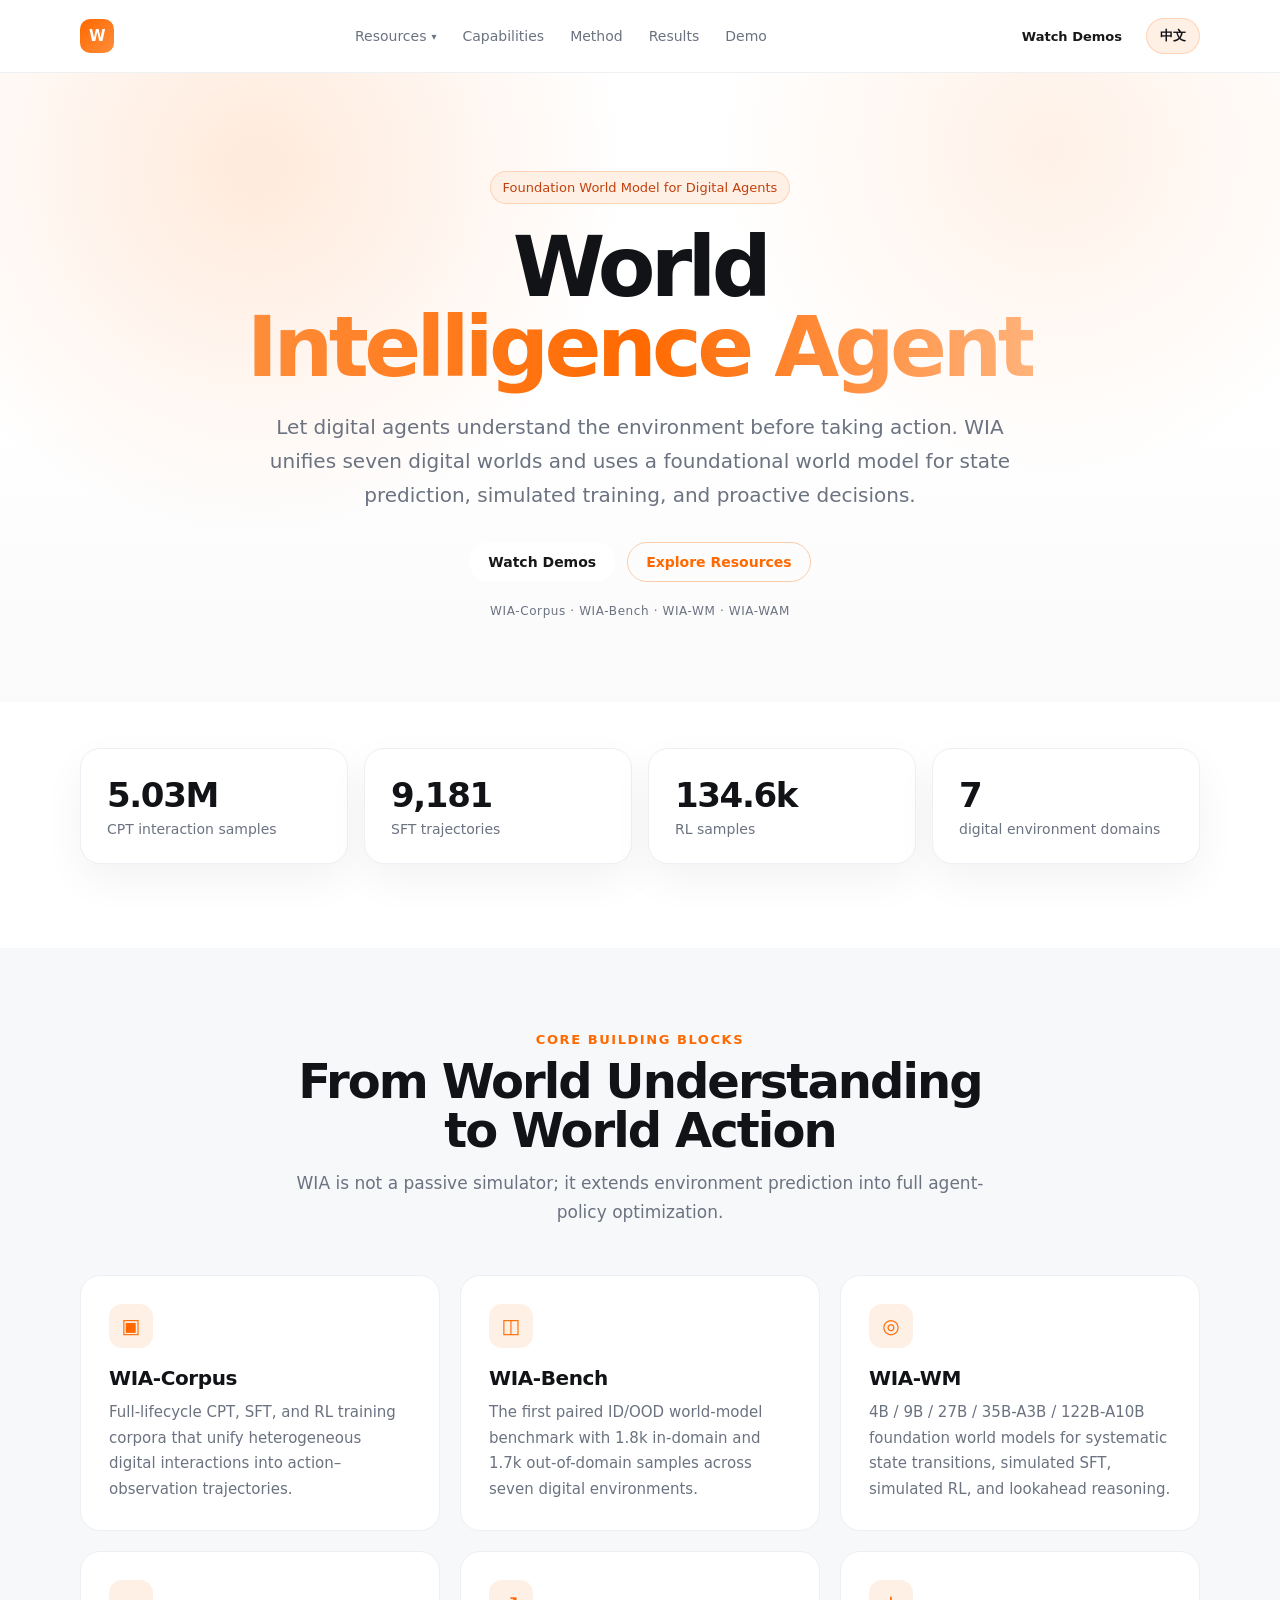
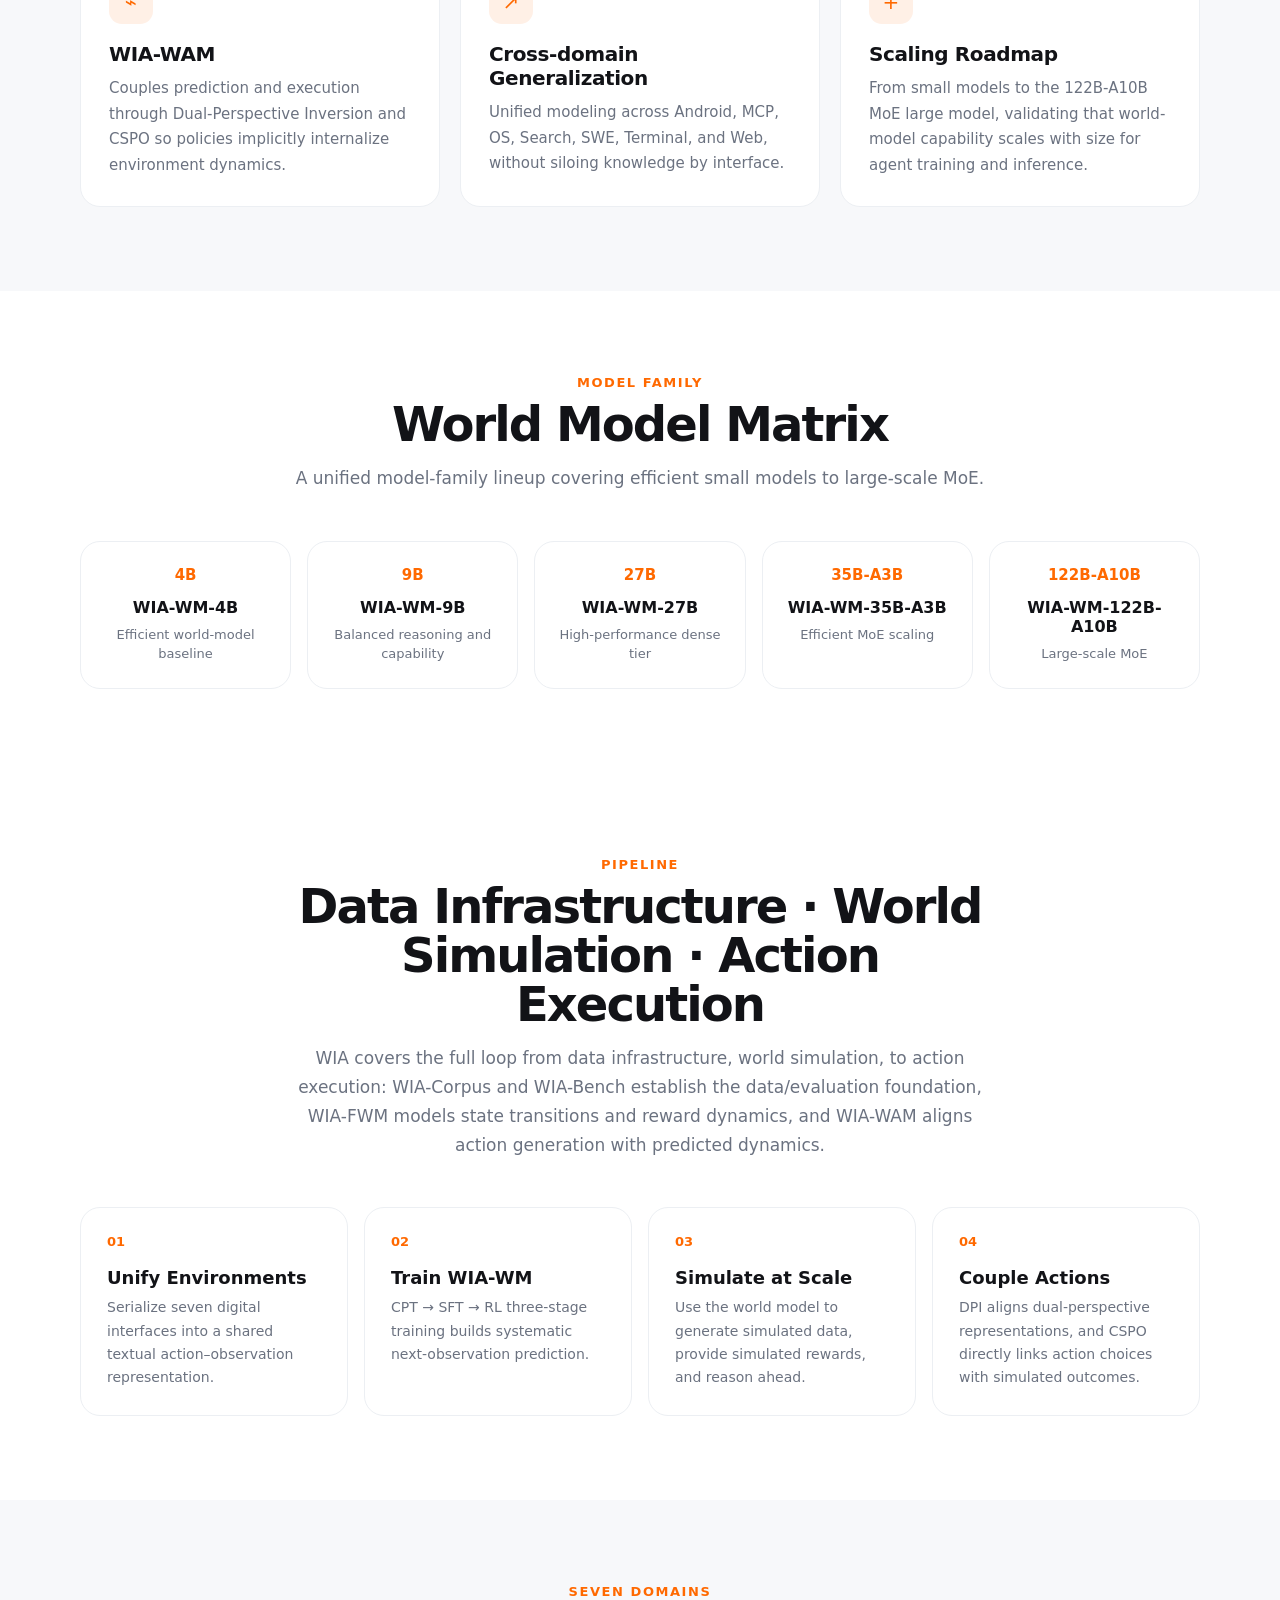
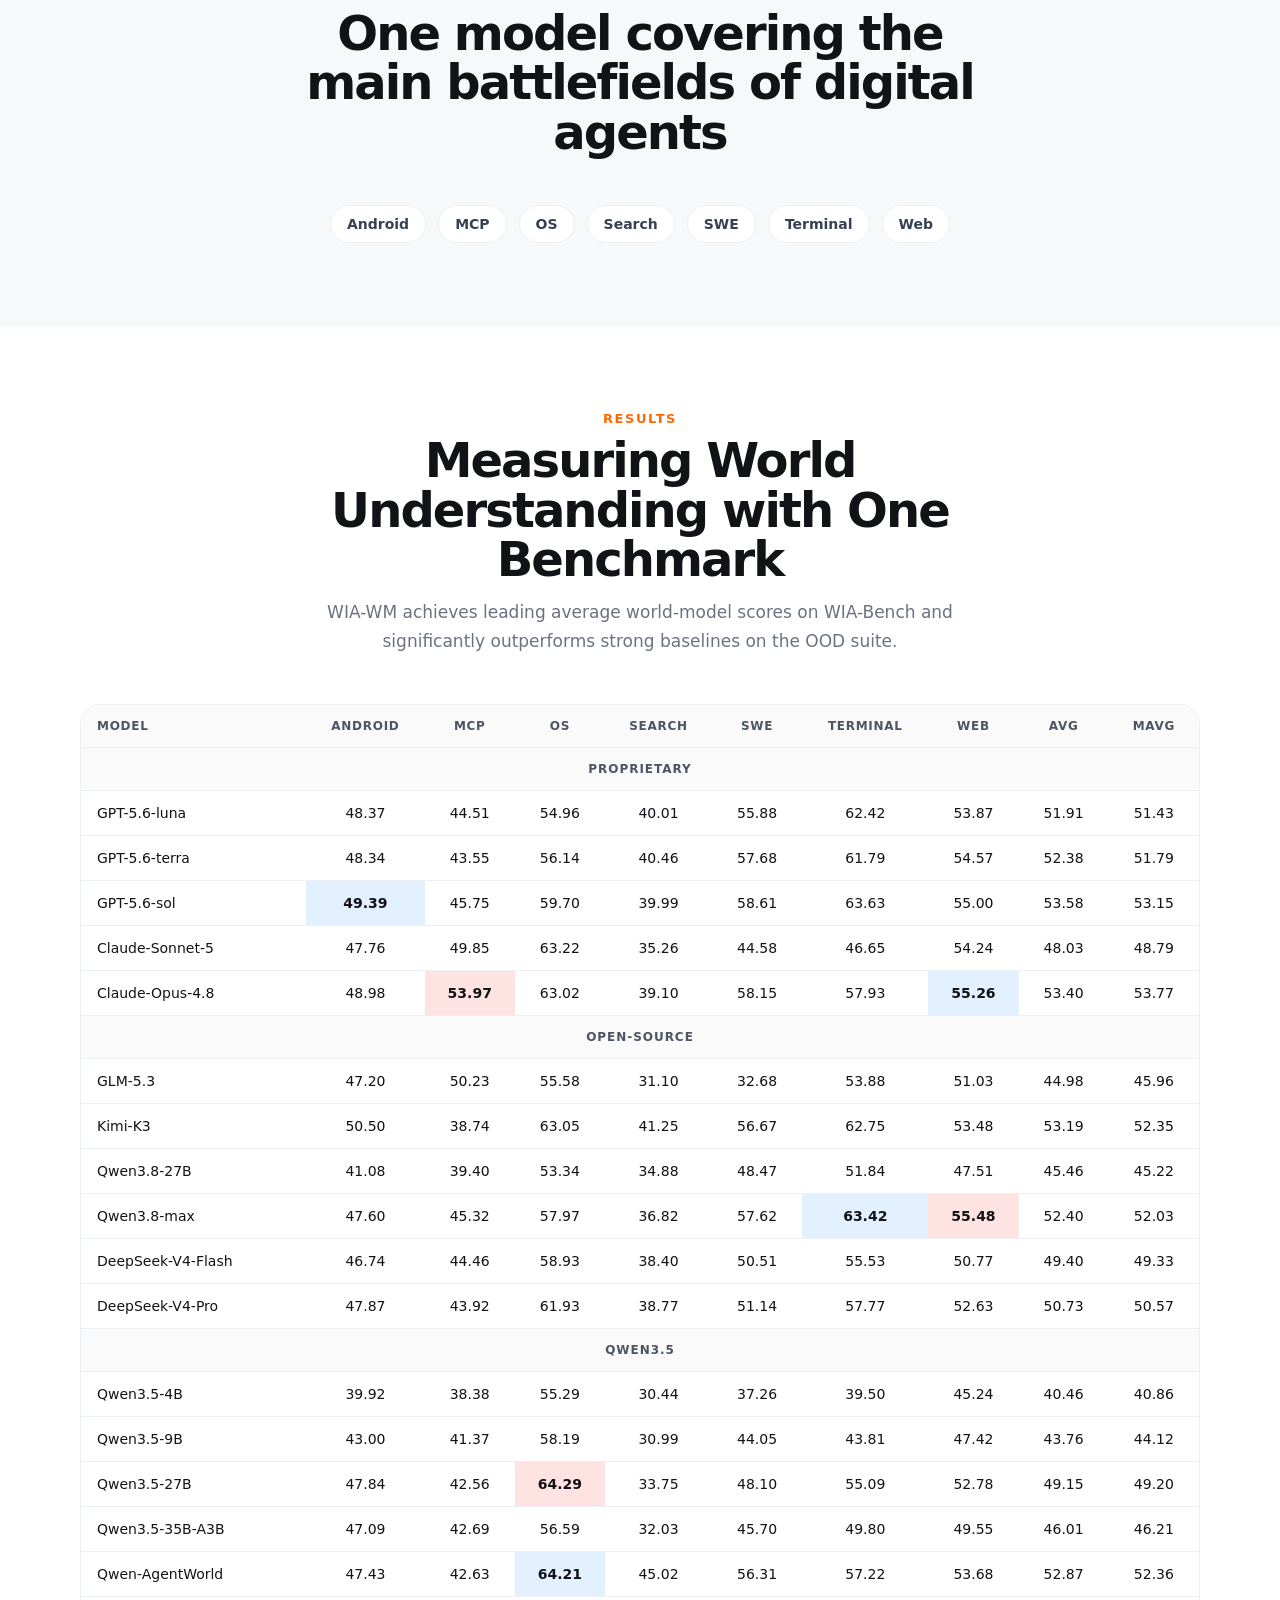
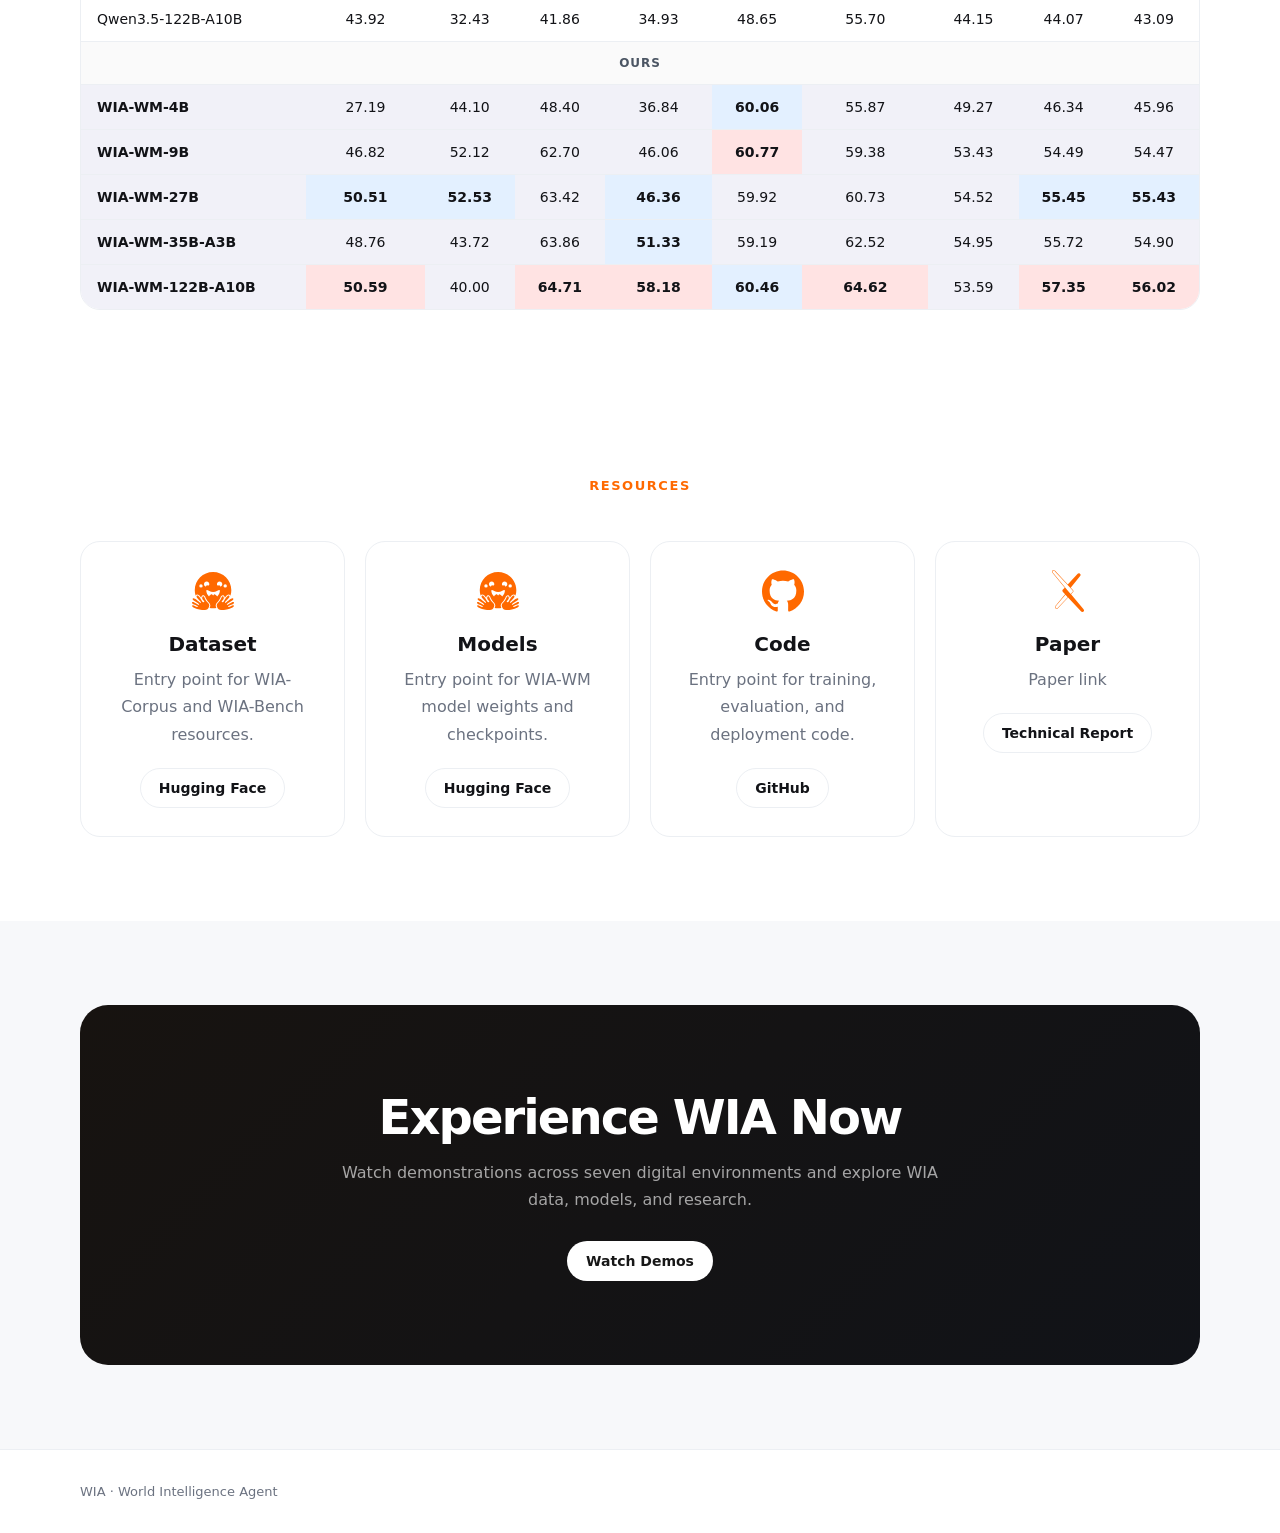
==== commit 857802a2: "Put Resources first in top navigation" ====
--- a/index.html
+++ b/index.html
@@ -16,7 +16,6 @@
         <span class="brand-mark">W</span>
       </a>
       <div class="nav-links">
-        <a href="#features">Capabilities</a>
         <div class="nav-dropdown">
           <button class="nav-dropdown-trigger" type="button">Resources</button>
           <div class="nav-dropdown-menu">
@@ -25,6 +24,7 @@
             <a href="https://github.com/Darwin-Agent/WIA/tree/main/paper/Tech_Report__WAM" target="_blank" rel="noopener noreferrer">Paper</a>
           </div>
         </div>
+        <a href="#features">Capabilities</a>
         <a href="#method">Method</a>
         <a href="#results">Results</a>
         <a href="demos.html">Demo</a>
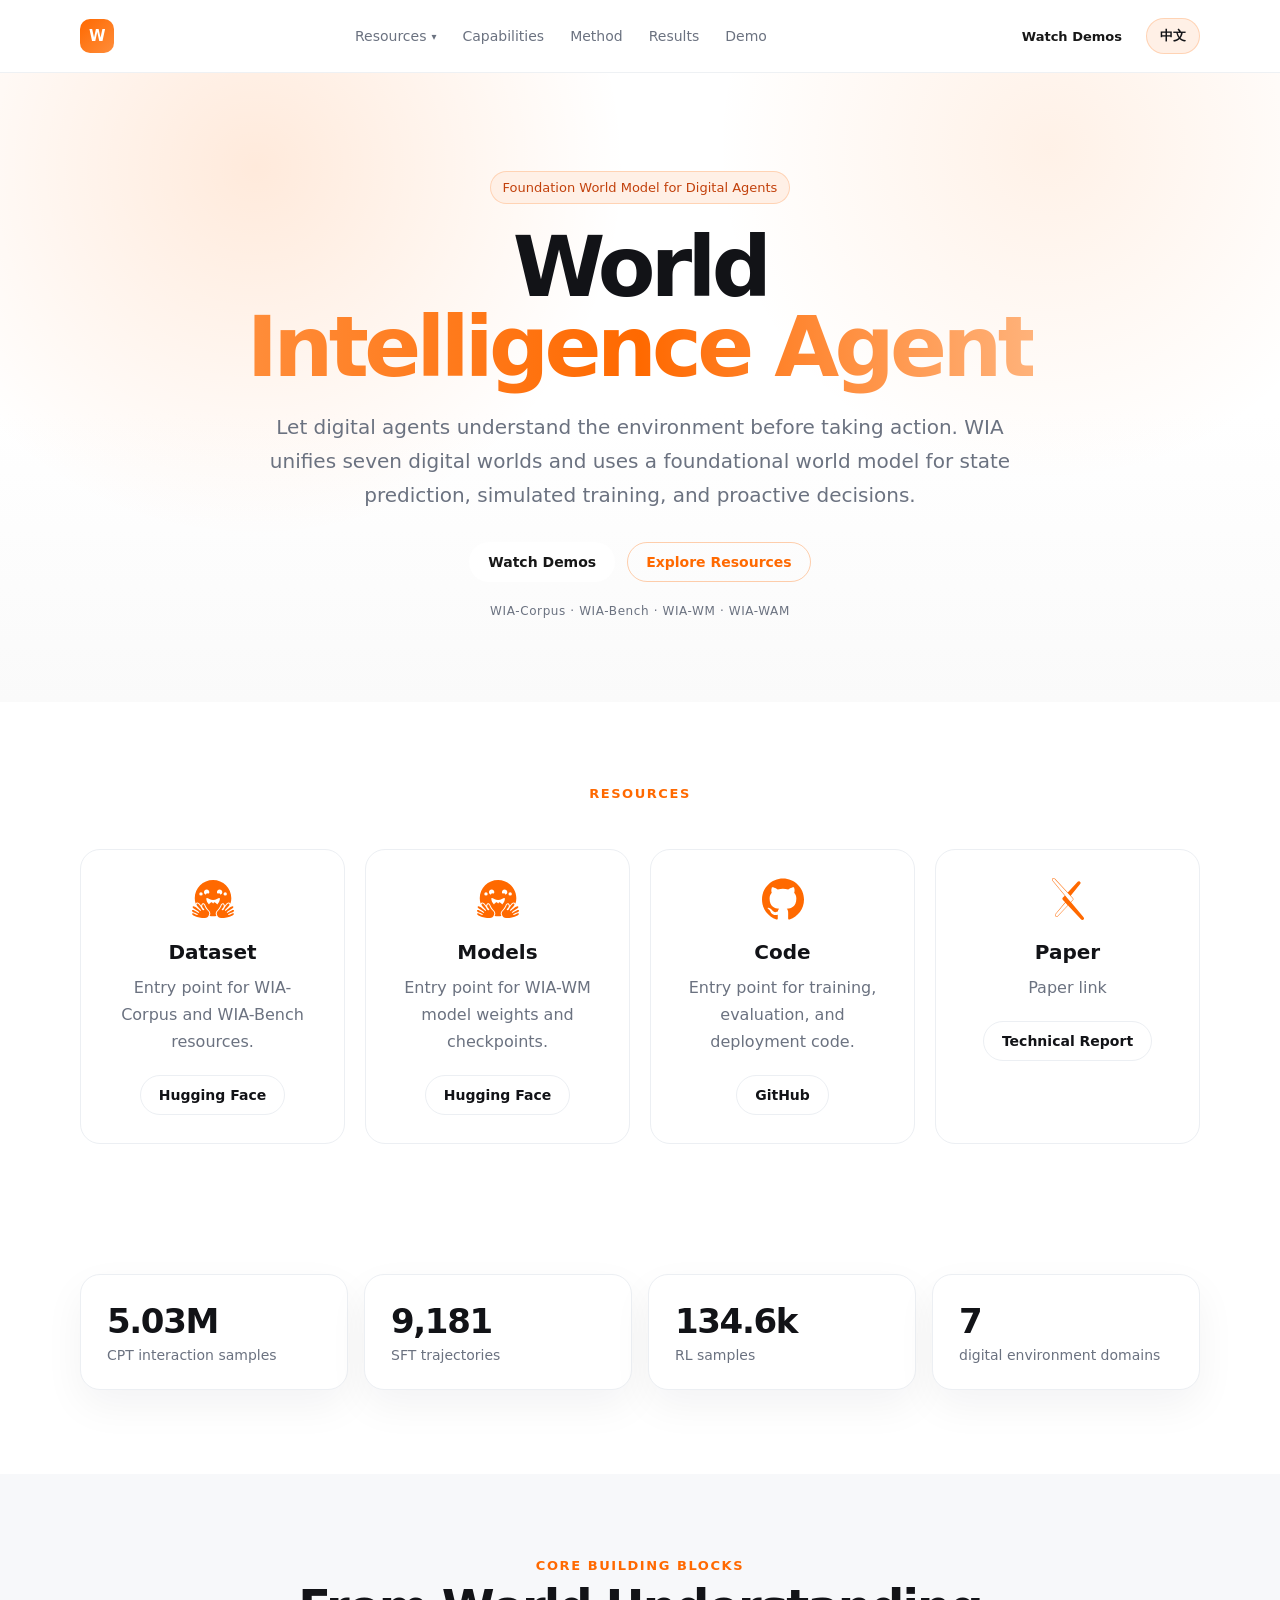
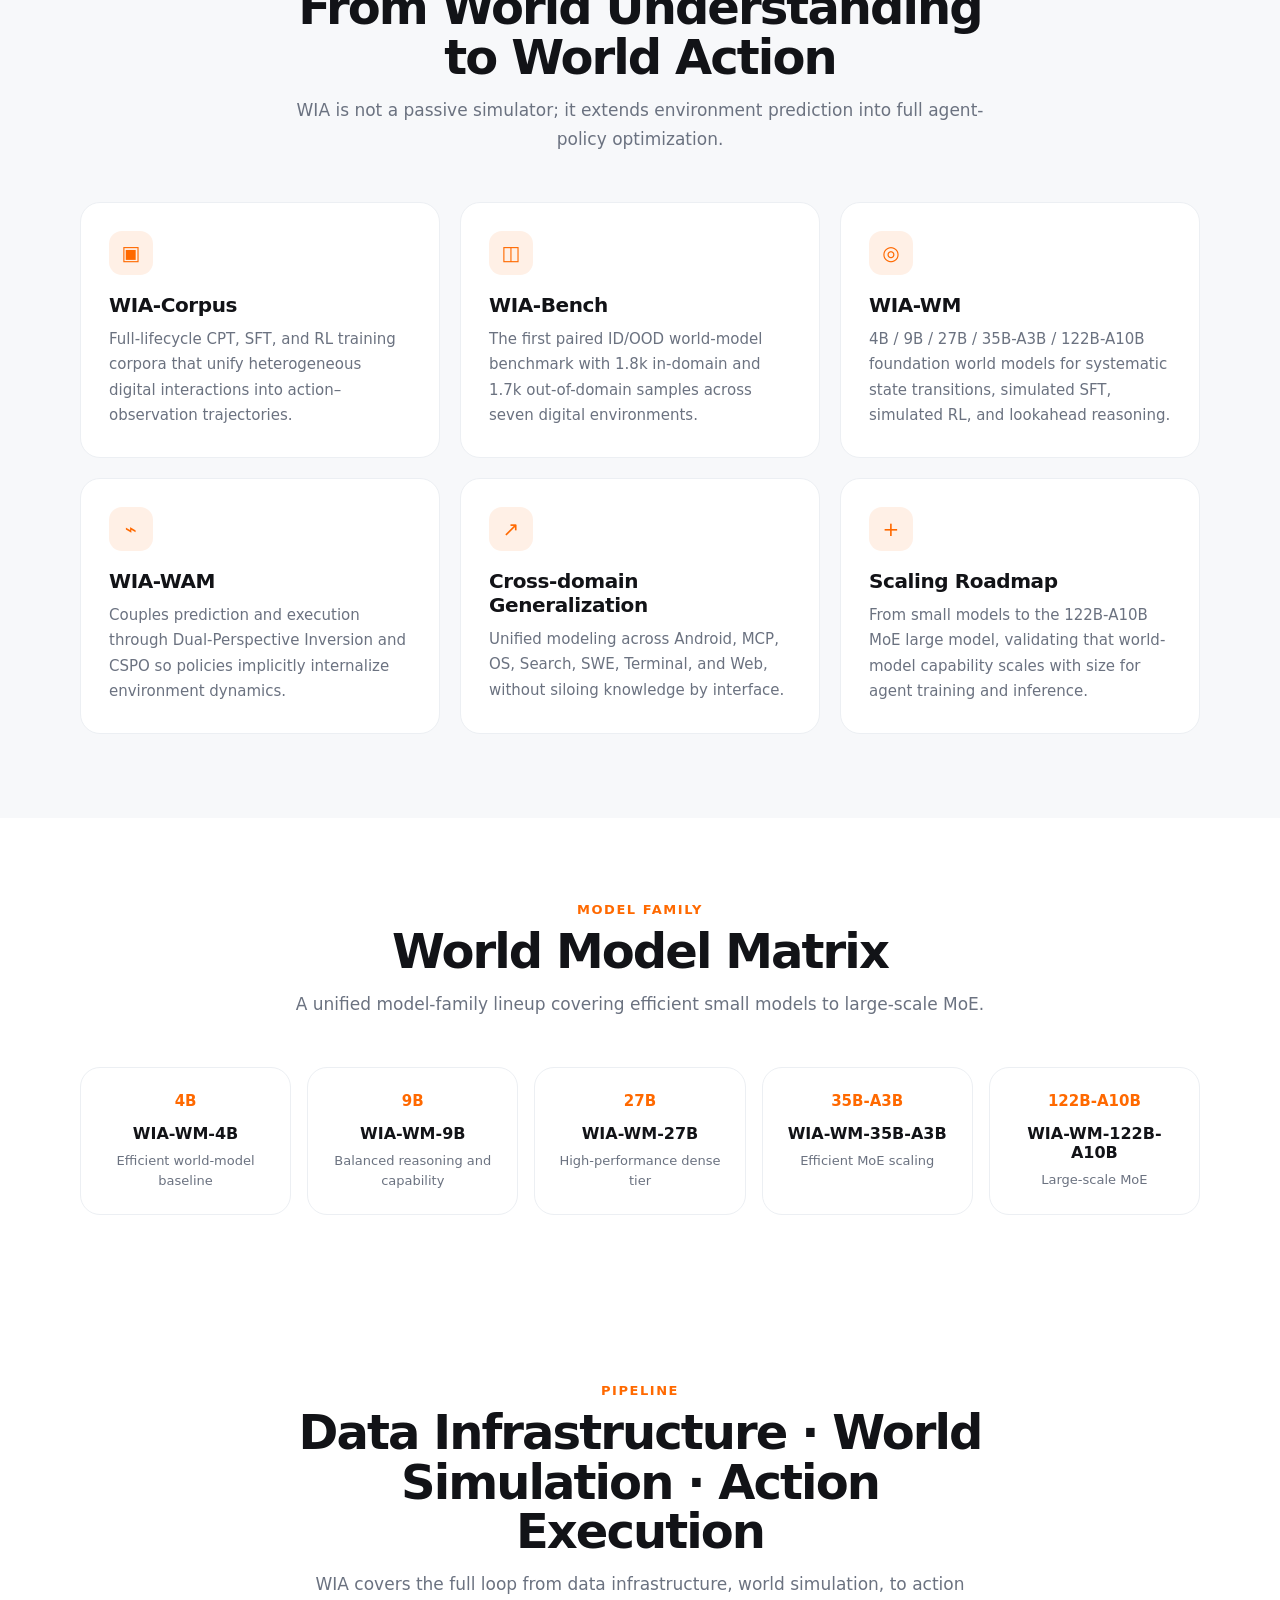
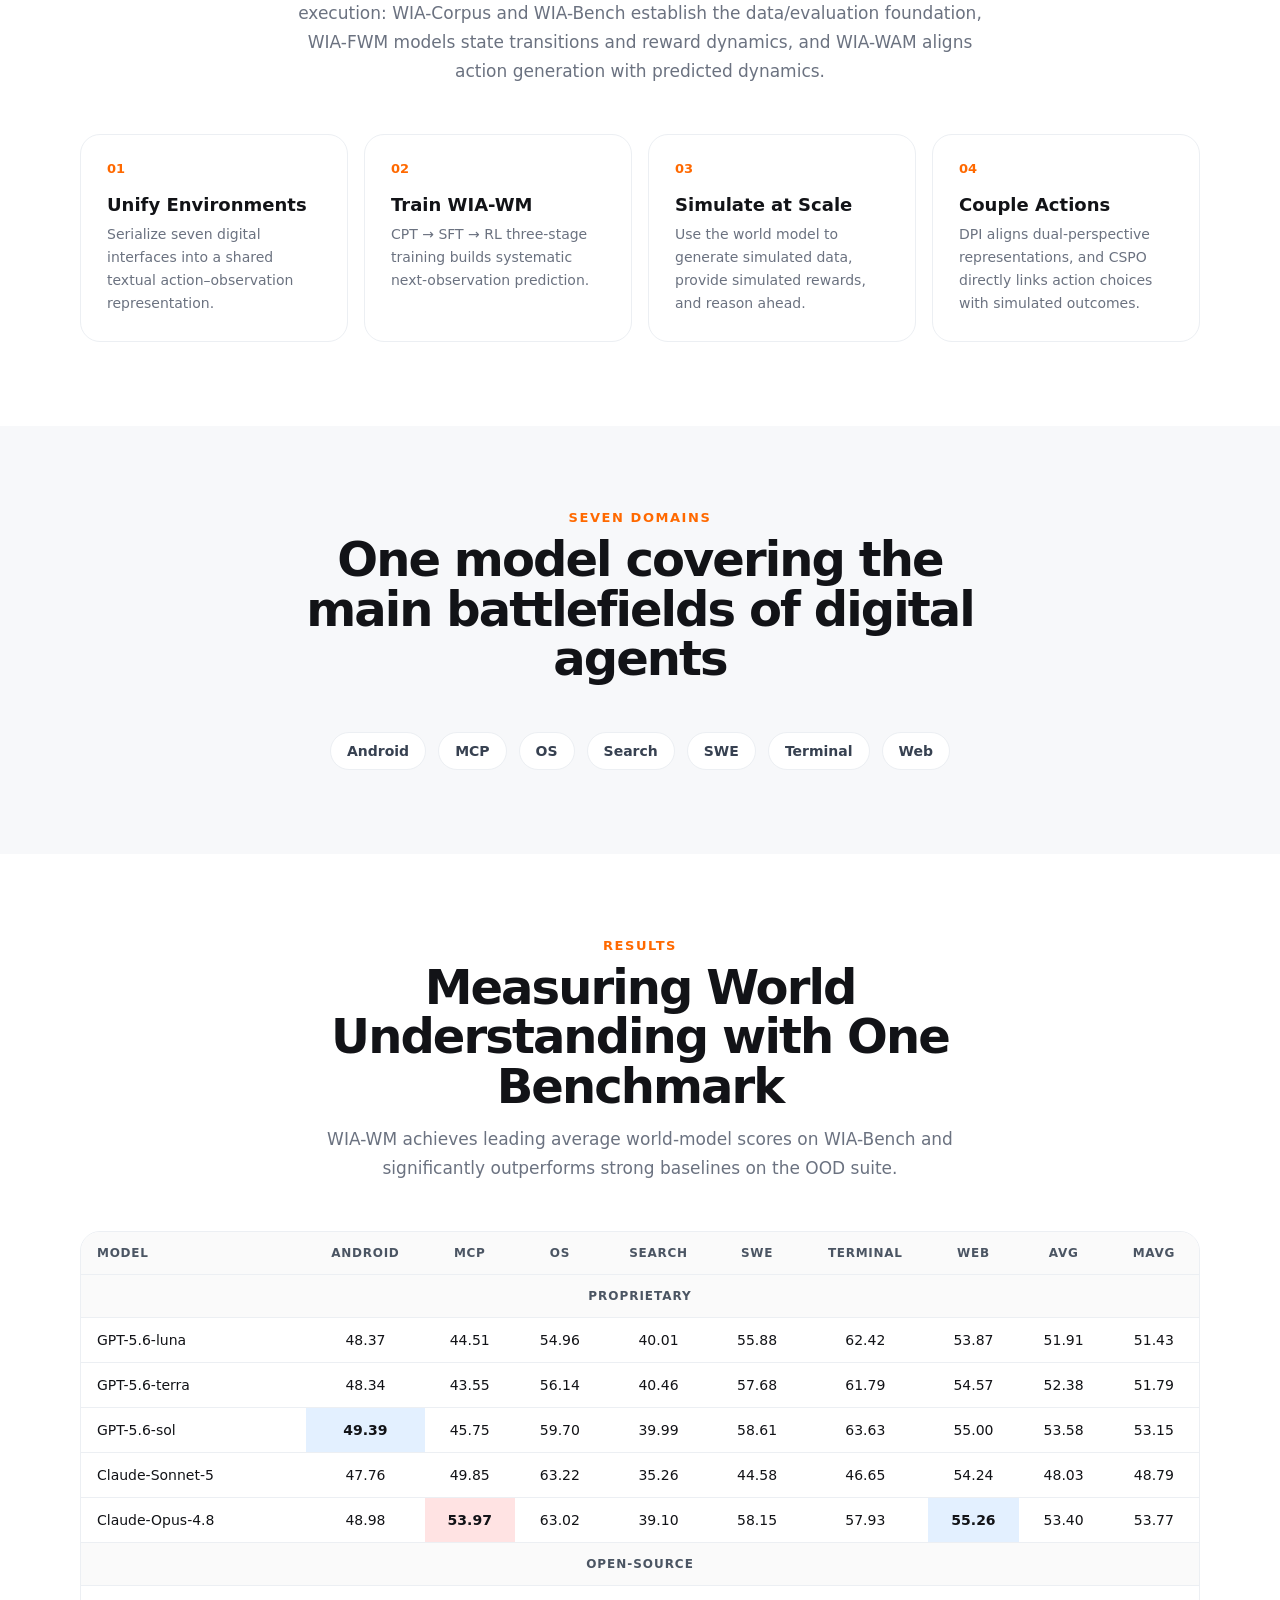
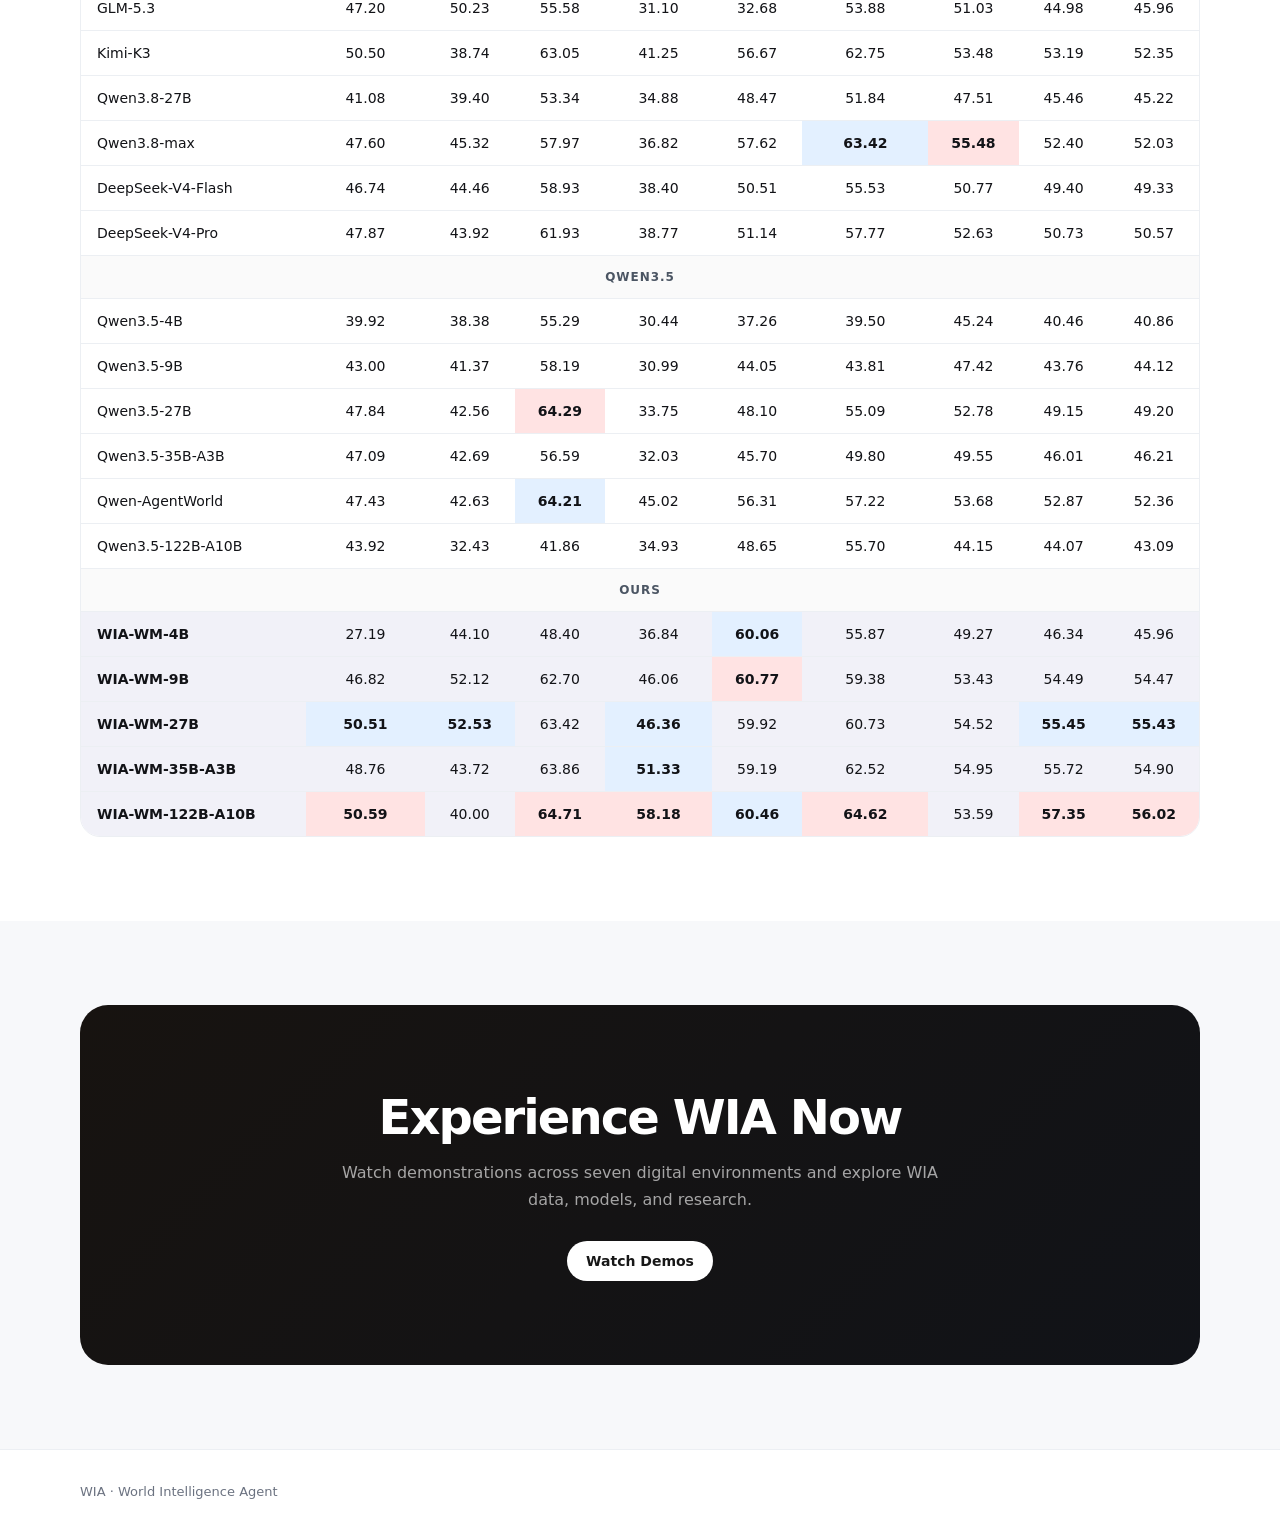
==== commit ed467537: "Move Resources section to top of homepage" ====
--- a/index.html
+++ b/index.html
@@ -48,6 +48,40 @@
       <div class="hero-note">WIA-Corpus · WIA-Bench · WIA-WM · WIA-WAM</div>
     </div>
   </header>
+
+<section class="section" id="resources">
+    <div class="wrap">
+      <div class="section-head">
+        <div class="kicker">Resources</div>
+      </div>
+      <div class="resource-grid">
+        <article class="resource-card">
+          <svg class="resource-icon" viewBox="0 0 24 24" aria-hidden="true"><path fill="currentColor" d="M12.025 1.13c-5.77 0-10.449 4.647-10.449 10.378 0 1.112.178 2.181.503 3.185.064-.222.203-.444.416-.577a.96.96 0 0 1 .524-.15c.293 0 .584.124.84.284.278.173.48.408.71.694.226.282.458.611.684.951v-.014c.017-.324.106-.622.264-.874s.403-.487.762-.543c.3-.047.596.06.787.203s.31.313.4.467c.15.257.212.468.233.542.01.026.653 1.552 1.657 2.54.616.605 1.01 1.223 1.082 1.912.055.537-.096 1.059-.38 1.572.637.121 1.294.187 1.967.187.657 0 1.298-.063 1.921-.178-.287-.517-.44-1.041-.384-1.581.07-.69.465-1.307 1.081-1.913 1.004-.987 1.647-2.513 1.657-2.539.021-.074.083-.285.233-.542.09-.154.208-.323.4-.467a1.08 1.08 0 0 1 .787-.203c.359.056.604.29.762.543s.247.55.265.874v.015c.225-.34.457-.67.683-.952.23-.286.432-.52.71-.694.257-.16.547-.284.84-.285a.97.97 0 0 1 .524.151c.228.143.373.388.43.625l.006.04a10.3 10.3 0 0 0 .534-3.273c0-5.731-4.678-10.378-10.449-10.378M8.327 6.583a1.5 1.5 0 0 1 .713.174 1.487 1.487 0 0 1 .617 2.013c-.183.343-.762-.214-1.102-.094-.38.134-.532.914-.917.71a1.487 1.487 0 0 1 .69-2.803m7.486 0a1.487 1.487 0 0 1 .689 2.803c-.385.204-.536-.576-.916-.71-.34-.12-.92.437-1.103.094a1.487 1.487 0 0 1 .617-2.013 1.5 1.5 0 0 1 .713-.174m-10.68 1.55a.96.96 0 1 1 0 1.921.96.96 0 0 1 0-1.92m13.838 0a.96.96 0 1 1 0 1.92.96.96 0 0 1 0-1.92M8.489 11.458c.588.01 1.965 1.157 3.572 1.164 1.607-.007 2.984-1.155 3.572-1.164.196-.003.305.12.305.454 0 .886-.424 2.328-1.563 3.202-.22-.756-1.396-1.366-1.63-1.32q-.011.001-.02.006l-.044.026-.01.008-.03.024q-.018.017-.035.036l-.032.04a1 1 0 0 0-.058.09l-.014.025q-.049.088-.11.19a1 1 0 0 1-.083.116 1.2 1.2 0 0 1-.173.18q-.035.029-.075.058a1.3 1.3 0 0 1-.251-.243 1 1 0 0 1-.076-.107c-.124-.193-.177-.363-.337-.444-.034-.016-.104-.008-.2.022q-.094.03-.216.087-.06.028-.125.063l-.13.074q-.067.04-.136.086a3 3 0 0 0-.135.096 3 3 0 0 0-.26.219 2 2 0 0 0-.12.121 2 2 0 0 0-.106.128l-.002.002a2 2 0 0 0-.09.132l-.001.001a1.2 1.2 0 0 0-.105.212q-.013.036-.024.073c-1.139-.875-1.563-2.317-1.563-3.203 0-.334.109-.457.305-.454m.836 10.354c.824-1.19.766-2.082-.365-3.194-1.13-1.112-1.789-2.738-1.789-2.738s-.246-.945-.806-.858-.97 1.499.202 2.362c1.173.864-.233 1.45-.685.64-.45-.812-1.683-2.896-2.322-3.295s-1.089-.175-.938.647 2.822 2.813 2.562 3.244-1.176-.506-1.176-.506-2.866-2.567-3.49-1.898.473 1.23 2.037 2.16c1.564.932 1.686 1.178 1.464 1.53s-3.675-2.511-4-1.297c-.323 1.214 3.524 1.567 3.287 2.405-.238.839-2.71-1.587-3.216-.642-.506.946 3.49 2.056 3.522 2.064 1.29.33 4.568 1.028 5.713-.624m5.349 0c-.824-1.19-.766-2.082.365-3.194 1.13-1.112 1.789-2.738 1.789-2.738s.246-.945.806-.858.97 1.499-.202 2.362c-1.173.864.233 1.45.685.64.451-.812 1.683-2.896 2.322-3.295s1.089-.175.938.647-2.822 2.813-2.562 3.244 1.176-.506 1.176-.506 2.866-2.567 3.49-1.898-.473 1.23-2.037 2.16c-1.564.932-1.686 1.178-1.464 1.53s3.675-2.511 4-1.297c.323 1.214-3.524 1.567-3.287 2.405.238.839 2.71-1.587 3.216-.642.506.946-3.49 2.056-3.522 2.064-1.29.33-4.568 1.028-5.713-.624"/></svg>
+          <h3>Dataset</h3>
+          <p>Entry point for WIA-Corpus and WIA-Bench resources.</p>
+          <a class="btn btn-ghost" href="https://huggingface.co/collections/darwinagent/wia-datasets" target="_blank" rel="noopener noreferrer">Hugging Face</a>
+        </article>
+        <article class="resource-card">
+          <svg class="resource-icon" viewBox="0 0 24 24" aria-hidden="true"><path fill="currentColor" d="M12.025 1.13c-5.77 0-10.449 4.647-10.449 10.378 0 1.112.178 2.181.503 3.185.064-.222.203-.444.416-.577a.96.96 0 0 1 .524-.15c.293 0 .584.124.84.284.278.173.48.408.71.694.226.282.458.611.684.951v-.014c.017-.324.106-.622.264-.874s.403-.487.762-.543c.3-.047.596.06.787.203s.31.313.4.467c.15.257.212.468.233.542.01.026.653 1.552 1.657 2.54.616.605 1.01 1.223 1.082 1.912.055.537-.096 1.059-.38 1.572.637.121 1.294.187 1.967.187.657 0 1.298-.063 1.921-.178-.287-.517-.44-1.041-.384-1.581.07-.69.465-1.307 1.081-1.913 1.004-.987 1.647-2.513 1.657-2.539.021-.074.083-.285.233-.542.09-.154.208-.323.4-.467a1.08 1.08 0 0 1 .787-.203c.359.056.604.29.762.543s.247.55.265.874v.015c.225-.34.457-.67.683-.952.23-.286.432-.52.71-.694.257-.16.547-.284.84-.285a.97.97 0 0 1 .524.151c.228.143.373.388.43.625l.006.04a10.3 10.3 0 0 0 .534-3.273c0-5.731-4.678-10.378-10.449-10.378M8.327 6.583a1.5 1.5 0 0 1 .713.174 1.487 1.487 0 0 1 .617 2.013c-.183.343-.762-.214-1.102-.094-.38.134-.532.914-.917.71a1.487 1.487 0 0 1 .69-2.803m7.486 0a1.487 1.487 0 0 1 .689 2.803c-.385.204-.536-.576-.916-.71-.34-.12-.92.437-1.103.094a1.487 1.487 0 0 1 .617-2.013 1.5 1.5 0 0 1 .713-.174m-10.68 1.55a.96.96 0 1 1 0 1.921.96.96 0 0 1 0-1.92m13.838 0a.96.96 0 1 1 0 1.92.96.96 0 0 1 0-1.92M8.489 11.458c.588.01 1.965 1.157 3.572 1.164 1.607-.007 2.984-1.155 3.572-1.164.196-.003.305.12.305.454 0 .886-.424 2.328-1.563 3.202-.22-.756-1.396-1.366-1.63-1.32q-.011.001-.02.006l-.044.026-.01.008-.03.024q-.018.017-.035.036l-.032.04a1 1 0 0 0-.058.09l-.014.025q-.049.088-.11.19a1 1 0 0 1-.083.116 1.2 1.2 0 0 1-.173.18q-.035.029-.075.058a1.3 1.3 0 0 1-.251-.243 1 1 0 0 1-.076-.107c-.124-.193-.177-.363-.337-.444-.034-.016-.104-.008-.2.022q-.094.03-.216.087-.06.028-.125.063l-.13.074q-.067.04-.136.086a3 3 0 0 0-.135.096 3 3 0 0 0-.26.219 2 2 0 0 0-.12.121 2 2 0 0 0-.106.128l-.002.002a2 2 0 0 0-.09.132l-.001.001a1.2 1.2 0 0 0-.105.212q-.013.036-.024.073c-1.139-.875-1.563-2.317-1.563-3.203 0-.334.109-.457.305-.454m.836 10.354c.824-1.19.766-2.082-.365-3.194-1.13-1.112-1.789-2.738-1.789-2.738s-.246-.945-.806-.858-.97 1.499.202 2.362c1.173.864-.233 1.45-.685.64-.45-.812-1.683-2.896-2.322-3.295s-1.089-.175-.938.647 2.822 2.813 2.562 3.244-1.176-.506-1.176-.506-2.866-2.567-3.49-1.898.473 1.23 2.037 2.16c1.564.932 1.686 1.178 1.464 1.53s-3.675-2.511-4-1.297c-.323 1.214 3.524 1.567 3.287 2.405-.238.839-2.71-1.587-3.216-.642-.506.946 3.49 2.056 3.522 2.064 1.29.33 4.568 1.028 5.713-.624m5.349 0c-.824-1.19-.766-2.082.365-3.194 1.13-1.112 1.789-2.738 1.789-2.738s.246-.945.806-.858.97 1.499-.202 2.362c-1.173.864.233 1.45.685.64.451-.812 1.683-2.896 2.322-3.295s1.089-.175.938.647-2.822 2.813-2.562 3.244 1.176-.506 1.176-.506 2.866-2.567 3.49-1.898-.473 1.23-2.037 2.16c-1.564.932-1.686 1.178-1.464 1.53s3.675-2.511 4-1.297c.323 1.214-3.524 1.567-3.287 2.405.238.839 2.71-1.587 3.216-.642.506.946-3.49 2.056-3.522 2.064-1.29.33-4.568 1.028-5.713-.624"/></svg>
+          <h3 data-i18n="index.resources.model.title">Models</h3>
+          <p data-i18n="index.resources.model.desc">Entry point for WIA-WM model weights and checkpoints.</p>
+          <a class="btn btn-ghost" href="https://huggingface.co/collections/darwinagent/wia-models" target="_blank" rel="noopener noreferrer">Hugging Face</a>
+        </article>
+        <article class="resource-card">
+          <svg class="resource-icon" viewBox="0 0 24 24" aria-hidden="true"><path fill="currentColor" d="M12 .297c-6.63 0-12 5.373-12 12 0 5.303 3.438 9.8 8.205 11.385.6.113.82-.258.82-.577 0-.285-.01-1.04-.015-2.04-3.338.724-4.042-1.61-4.042-1.61C4.422 18.07 3.633 17.7 3.633 17.7c-1.087-.744.084-.729.084-.729 1.205.084 1.838 1.236 1.838 1.236 1.07 1.835 2.809 1.305 3.495.998.108-.776.417-1.305.76-1.605-2.665-.3-5.466-1.332-5.466-5.93 0-1.31.465-2.38 1.235-3.22-.135-.303-.54-1.523.105-3.176 0 0 1.005-.322 3.3 1.23.96-.267 1.98-.399 3-.405 1.02.006 2.04.138 3 .405 2.28-1.552 3.285-1.23 3.285-1.23.645 1.653.24 2.873.12 3.176.765.84 1.23 1.91 1.23 3.22 0 4.61-2.805 5.625-5.475 5.92.42.36.81 1.096.81 2.22 0 1.606-.015 2.896-.015 3.286 0 .315.21.69.825.57C20.565 22.092 24 17.592 24 12.297c0-6.627-5.373-12-12-12"/></svg>
+          <h3>Code</h3>
+          <p>Entry point for training, evaluation, and deployment code.</p>
+          <a class="btn btn-ghost" href="https://github.com/Darwin-Agent/WIA" target="_blank" rel="noopener noreferrer">GitHub</a>
+        </article>
+        <article class="resource-card">
+          <svg class="resource-icon" viewBox="0 0 24 24" aria-hidden="true"><path fill="currentColor" d="M3.8423 0a1.0037 1.0037 0 0 0-.922.6078c-.1536.3687-.0438.6275.2938 1.1113l6.9185 8.3597-1.0223 1.1058a1.0393 1.0393 0 0 0 .003 1.4229l1.2292 1.3135-5.4391 6.4444c-.2803.299-.4538.823-.2971 1.1986a1.0253 1.0253 0 0 0 .9585.635.9133.9133 0 0 0 .6891-.3405l5.783-6.126 7.4902 8.0051a.8527.8527 0 0 0 .6835.2597.9575.9575 0 0 0 .8777-.6138c.1577-.377-.017-.7502-.306-1.1407l-7.0518-8.3418 1.0632-1.13a.9626.9626 0 0 0 .0089-1.3165L4.6336.4639s-.3733-.4535-.768-.463zm0 .272h.0166c.2179.0052.4874.2715.5644.3639l.005.006.0052.0055 10.169 10.9905a.6915.6915 0 0 1-.0072.945l-1.0666 1.133-1.4982-1.7724-8.5994-10.39c-.3286-.472-.352-.6183-.2592-.841a.7307.7307 0 0 1 .6704-.4401Zm14.341 1.5701a.877.877 0 0 0-.6554.2418l-5.6962 6.1584 1.6944 1.8319 5.3089-6.5138c.3251-.4335.479-.6603.3247-1.0292a1.1205 1.1205 0 0 0-.9763-.689zm-7.6557 12.2823 1.3186 1.4135-5.7864 6.1295a.6494.6494 0 0 1-.4959.26.7516.7516 0 0 1-.706-.4669c-.1119-.2682.0359-.6864.2442-.9083l.0051-.0055.0047-.0055z"/></svg>
+          <h3>Paper</h3>
+          <p data-i18n="index.resources.paper.desc">Paper link</p>
+          <a class="btn btn-ghost" href="https://github.com/Darwin-Agent/WIA/tree/main/paper/Tech_Report__WAM" target="_blank" rel="noopener noreferrer" data-i18n="index.resources.paper.link">Technical Report</a>
+        </article>
+      </div>
+    </div>
+  </section>
 
   <section class="section" style="padding-top: 46px;">
     <div class="wrap stats-grid">
@@ -190,39 +224,7 @@
     </div>
   </section>
 
-  <section class="section" id="resources">
-    <div class="wrap">
-      <div class="section-head">
-        <div class="kicker">Resources</div>
-      </div>
-      <div class="resource-grid">
-        <article class="resource-card">
-          <svg class="resource-icon" viewBox="0 0 24 24" aria-hidden="true"><path fill="currentColor" d="M12.025 1.13c-5.77 0-10.449 4.647-10.449 10.378 0 1.112.178 2.181.503 3.185.064-.222.203-.444.416-.577a.96.96 0 0 1 .524-.15c.293 0 .584.124.84.284.278.173.48.408.71.694.226.282.458.611.684.951v-.014c.017-.324.106-.622.264-.874s.403-.487.762-.543c.3-.047.596.06.787.203s.31.313.4.467c.15.257.212.468.233.542.01.026.653 1.552 1.657 2.54.616.605 1.01 1.223 1.082 1.912.055.537-.096 1.059-.38 1.572.637.121 1.294.187 1.967.187.657 0 1.298-.063 1.921-.178-.287-.517-.44-1.041-.384-1.581.07-.69.465-1.307 1.081-1.913 1.004-.987 1.647-2.513 1.657-2.539.021-.074.083-.285.233-.542.09-.154.208-.323.4-.467a1.08 1.08 0 0 1 .787-.203c.359.056.604.29.762.543s.247.55.265.874v.015c.225-.34.457-.67.683-.952.23-.286.432-.52.71-.694.257-.16.547-.284.84-.285a.97.97 0 0 1 .524.151c.228.143.373.388.43.625l.006.04a10.3 10.3 0 0 0 .534-3.273c0-5.731-4.678-10.378-10.449-10.378M8.327 6.583a1.5 1.5 0 0 1 .713.174 1.487 1.487 0 0 1 .617 2.013c-.183.343-.762-.214-1.102-.094-.38.134-.532.914-.917.71a1.487 1.487 0 0 1 .69-2.803m7.486 0a1.487 1.487 0 0 1 .689 2.803c-.385.204-.536-.576-.916-.71-.34-.12-.92.437-1.103.094a1.487 1.487 0 0 1 .617-2.013 1.5 1.5 0 0 1 .713-.174m-10.68 1.55a.96.96 0 1 1 0 1.921.96.96 0 0 1 0-1.92m13.838 0a.96.96 0 1 1 0 1.92.96.96 0 0 1 0-1.92M8.489 11.458c.588.01 1.965 1.157 3.572 1.164 1.607-.007 2.984-1.155 3.572-1.164.196-.003.305.12.305.454 0 .886-.424 2.328-1.563 3.202-.22-.756-1.396-1.366-1.63-1.32q-.011.001-.02.006l-.044.026-.01.008-.03.024q-.018.017-.035.036l-.032.04a1 1 0 0 0-.058.09l-.014.025q-.049.088-.11.19a1 1 0 0 1-.083.116 1.2 1.2 0 0 1-.173.18q-.035.029-.075.058a1.3 1.3 0 0 1-.251-.243 1 1 0 0 1-.076-.107c-.124-.193-.177-.363-.337-.444-.034-.016-.104-.008-.2.022q-.094.03-.216.087-.06.028-.125.063l-.13.074q-.067.04-.136.086a3 3 0 0 0-.135.096 3 3 0 0 0-.26.219 2 2 0 0 0-.12.121 2 2 0 0 0-.106.128l-.002.002a2 2 0 0 0-.09.132l-.001.001a1.2 1.2 0 0 0-.105.212q-.013.036-.024.073c-1.139-.875-1.563-2.317-1.563-3.203 0-.334.109-.457.305-.454m.836 10.354c.824-1.19.766-2.082-.365-3.194-1.13-1.112-1.789-2.738-1.789-2.738s-.246-.945-.806-.858-.97 1.499.202 2.362c1.173.864-.233 1.45-.685.64-.45-.812-1.683-2.896-2.322-3.295s-1.089-.175-.938.647 2.822 2.813 2.562 3.244-1.176-.506-1.176-.506-2.866-2.567-3.49-1.898.473 1.23 2.037 2.16c1.564.932 1.686 1.178 1.464 1.53s-3.675-2.511-4-1.297c-.323 1.214 3.524 1.567 3.287 2.405-.238.839-2.71-1.587-3.216-.642-.506.946 3.49 2.056 3.522 2.064 1.29.33 4.568 1.028 5.713-.624m5.349 0c-.824-1.19-.766-2.082.365-3.194 1.13-1.112 1.789-2.738 1.789-2.738s.246-.945.806-.858.97 1.499-.202 2.362c-1.173.864.233 1.45.685.64.451-.812 1.683-2.896 2.322-3.295s1.089-.175.938.647-2.822 2.813-2.562 3.244 1.176-.506 1.176-.506 2.866-2.567 3.49-1.898-.473 1.23-2.037 2.16c-1.564.932-1.686 1.178-1.464 1.53s3.675-2.511 4-1.297c.323 1.214-3.524 1.567-3.287 2.405.238.839 2.71-1.587 3.216-.642.506.946-3.49 2.056-3.522 2.064-1.29.33-4.568 1.028-5.713-.624"/></svg>
-          <h3>Dataset</h3>
-          <p>Entry point for WIA-Corpus and WIA-Bench resources.</p>
-          <a class="btn btn-ghost" href="https://huggingface.co/collections/darwinagent/wia-datasets" target="_blank" rel="noopener noreferrer">Hugging Face</a>
-        </article>
-        <article class="resource-card">
-          <svg class="resource-icon" viewBox="0 0 24 24" aria-hidden="true"><path fill="currentColor" d="M12.025 1.13c-5.77 0-10.449 4.647-10.449 10.378 0 1.112.178 2.181.503 3.185.064-.222.203-.444.416-.577a.96.96 0 0 1 .524-.15c.293 0 .584.124.84.284.278.173.48.408.71.694.226.282.458.611.684.951v-.014c.017-.324.106-.622.264-.874s.403-.487.762-.543c.3-.047.596.06.787.203s.31.313.4.467c.15.257.212.468.233.542.01.026.653 1.552 1.657 2.54.616.605 1.01 1.223 1.082 1.912.055.537-.096 1.059-.38 1.572.637.121 1.294.187 1.967.187.657 0 1.298-.063 1.921-.178-.287-.517-.44-1.041-.384-1.581.07-.69.465-1.307 1.081-1.913 1.004-.987 1.647-2.513 1.657-2.539.021-.074.083-.285.233-.542.09-.154.208-.323.4-.467a1.08 1.08 0 0 1 .787-.203c.359.056.604.29.762.543s.247.55.265.874v.015c.225-.34.457-.67.683-.952.23-.286.432-.52.71-.694.257-.16.547-.284.84-.285a.97.97 0 0 1 .524.151c.228.143.373.388.43.625l.006.04a10.3 10.3 0 0 0 .534-3.273c0-5.731-4.678-10.378-10.449-10.378M8.327 6.583a1.5 1.5 0 0 1 .713.174 1.487 1.487 0 0 1 .617 2.013c-.183.343-.762-.214-1.102-.094-.38.134-.532.914-.917.71a1.487 1.487 0 0 1 .69-2.803m7.486 0a1.487 1.487 0 0 1 .689 2.803c-.385.204-.536-.576-.916-.71-.34-.12-.92.437-1.103.094a1.487 1.487 0 0 1 .617-2.013 1.5 1.5 0 0 1 .713-.174m-10.68 1.55a.96.96 0 1 1 0 1.921.96.96 0 0 1 0-1.92m13.838 0a.96.96 0 1 1 0 1.92.96.96 0 0 1 0-1.92M8.489 11.458c.588.01 1.965 1.157 3.572 1.164 1.607-.007 2.984-1.155 3.572-1.164.196-.003.305.12.305.454 0 .886-.424 2.328-1.563 3.202-.22-.756-1.396-1.366-1.63-1.32q-.011.001-.02.006l-.044.026-.01.008-.03.024q-.018.017-.035.036l-.032.04a1 1 0 0 0-.058.09l-.014.025q-.049.088-.11.19a1 1 0 0 1-.083.116 1.2 1.2 0 0 1-.173.18q-.035.029-.075.058a1.3 1.3 0 0 1-.251-.243 1 1 0 0 1-.076-.107c-.124-.193-.177-.363-.337-.444-.034-.016-.104-.008-.2.022q-.094.03-.216.087-.06.028-.125.063l-.13.074q-.067.04-.136.086a3 3 0 0 0-.135.096 3 3 0 0 0-.26.219 2 2 0 0 0-.12.121 2 2 0 0 0-.106.128l-.002.002a2 2 0 0 0-.09.132l-.001.001a1.2 1.2 0 0 0-.105.212q-.013.036-.024.073c-1.139-.875-1.563-2.317-1.563-3.203 0-.334.109-.457.305-.454m.836 10.354c.824-1.19.766-2.082-.365-3.194-1.13-1.112-1.789-2.738-1.789-2.738s-.246-.945-.806-.858-.97 1.499.202 2.362c1.173.864-.233 1.45-.685.64-.45-.812-1.683-2.896-2.322-3.295s-1.089-.175-.938.647 2.822 2.813 2.562 3.244-1.176-.506-1.176-.506-2.866-2.567-3.49-1.898.473 1.23 2.037 2.16c1.564.932 1.686 1.178 1.464 1.53s-3.675-2.511-4-1.297c-.323 1.214 3.524 1.567 3.287 2.405-.238.839-2.71-1.587-3.216-.642-.506.946 3.49 2.056 3.522 2.064 1.29.33 4.568 1.028 5.713-.624m5.349 0c-.824-1.19-.766-2.082.365-3.194 1.13-1.112 1.789-2.738 1.789-2.738s.246-.945.806-.858.97 1.499-.202 2.362c-1.173.864.233 1.45.685.64.451-.812 1.683-2.896 2.322-3.295s1.089-.175.938.647-2.822 2.813-2.562 3.244 1.176-.506 1.176-.506 2.866-2.567 3.49-1.898-.473 1.23-2.037 2.16c-1.564.932-1.686 1.178-1.464 1.53s3.675-2.511 4-1.297c.323 1.214-3.524 1.567-3.287 2.405.238.839 2.71-1.587 3.216-.642.506.946-3.49 2.056-3.522 2.064-1.29.33-4.568 1.028-5.713-.624"/></svg>
-          <h3 data-i18n="index.resources.model.title">Models</h3>
-          <p data-i18n="index.resources.model.desc">Entry point for WIA-WM model weights and checkpoints.</p>
-          <a class="btn btn-ghost" href="https://huggingface.co/collections/darwinagent/wia-models" target="_blank" rel="noopener noreferrer">Hugging Face</a>
-        </article>
-        <article class="resource-card">
-          <svg class="resource-icon" viewBox="0 0 24 24" aria-hidden="true"><path fill="currentColor" d="M12 .297c-6.63 0-12 5.373-12 12 0 5.303 3.438 9.8 8.205 11.385.6.113.82-.258.82-.577 0-.285-.01-1.04-.015-2.04-3.338.724-4.042-1.61-4.042-1.61C4.422 18.07 3.633 17.7 3.633 17.7c-1.087-.744.084-.729.084-.729 1.205.084 1.838 1.236 1.838 1.236 1.07 1.835 2.809 1.305 3.495.998.108-.776.417-1.305.76-1.605-2.665-.3-5.466-1.332-5.466-5.93 0-1.31.465-2.38 1.235-3.22-.135-.303-.54-1.523.105-3.176 0 0 1.005-.322 3.3 1.23.96-.267 1.98-.399 3-.405 1.02.006 2.04.138 3 .405 2.28-1.552 3.285-1.23 3.285-1.23.645 1.653.24 2.873.12 3.176.765.84 1.23 1.91 1.23 3.22 0 4.61-2.805 5.625-5.475 5.92.42.36.81 1.096.81 2.22 0 1.606-.015 2.896-.015 3.286 0 .315.21.69.825.57C20.565 22.092 24 17.592 24 12.297c0-6.627-5.373-12-12-12"/></svg>
-          <h3>Code</h3>
-          <p>Entry point for training, evaluation, and deployment code.</p>
-          <a class="btn btn-ghost" href="https://github.com/Darwin-Agent/WIA" target="_blank" rel="noopener noreferrer">GitHub</a>
-        </article>
-        <article class="resource-card">
-          <svg class="resource-icon" viewBox="0 0 24 24" aria-hidden="true"><path fill="currentColor" d="M3.8423 0a1.0037 1.0037 0 0 0-.922.6078c-.1536.3687-.0438.6275.2938 1.1113l6.9185 8.3597-1.0223 1.1058a1.0393 1.0393 0 0 0 .003 1.4229l1.2292 1.3135-5.4391 6.4444c-.2803.299-.4538.823-.2971 1.1986a1.0253 1.0253 0 0 0 .9585.635.9133.9133 0 0 0 .6891-.3405l5.783-6.126 7.4902 8.0051a.8527.8527 0 0 0 .6835.2597.9575.9575 0 0 0 .8777-.6138c.1577-.377-.017-.7502-.306-1.1407l-7.0518-8.3418 1.0632-1.13a.9626.9626 0 0 0 .0089-1.3165L4.6336.4639s-.3733-.4535-.768-.463zm0 .272h.0166c.2179.0052.4874.2715.5644.3639l.005.006.0052.0055 10.169 10.9905a.6915.6915 0 0 1-.0072.945l-1.0666 1.133-1.4982-1.7724-8.5994-10.39c-.3286-.472-.352-.6183-.2592-.841a.7307.7307 0 0 1 .6704-.4401Zm14.341 1.5701a.877.877 0 0 0-.6554.2418l-5.6962 6.1584 1.6944 1.8319 5.3089-6.5138c.3251-.4335.479-.6603.3247-1.0292a1.1205 1.1205 0 0 0-.9763-.689zm-7.6557 12.2823 1.3186 1.4135-5.7864 6.1295a.6494.6494 0 0 1-.4959.26.7516.7516 0 0 1-.706-.4669c-.1119-.2682.0359-.6864.2442-.9083l.0051-.0055.0047-.0055z"/></svg>
-          <h3>Paper</h3>
-          <p data-i18n="index.resources.paper.desc">Paper link</p>
-          <a class="btn btn-ghost" href="https://github.com/Darwin-Agent/WIA/tree/main/paper/Tech_Report__WAM" target="_blank" rel="noopener noreferrer" data-i18n="index.resources.paper.link">Technical Report</a>
-        </article>
-      </div>
-    </div>
-  </section>
+  
 
   <section class="section soft">
     <div class="wrap">
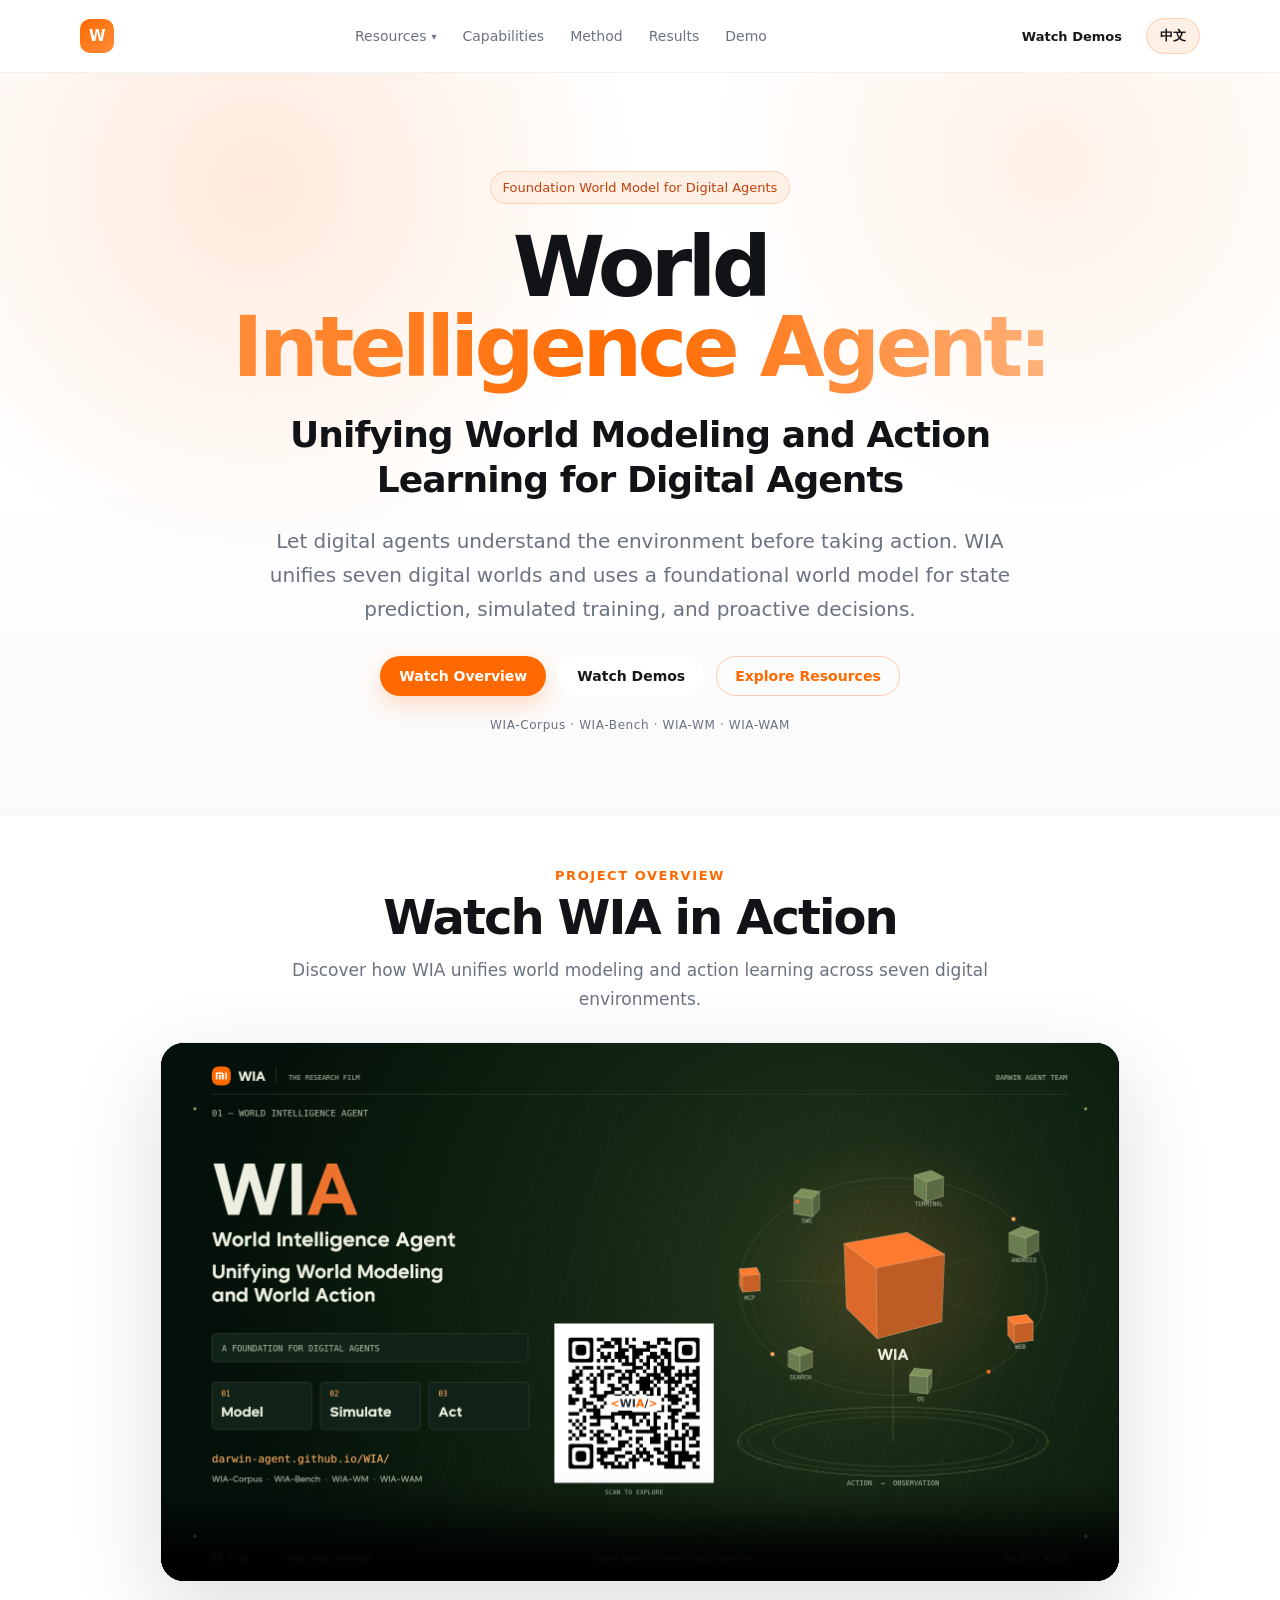
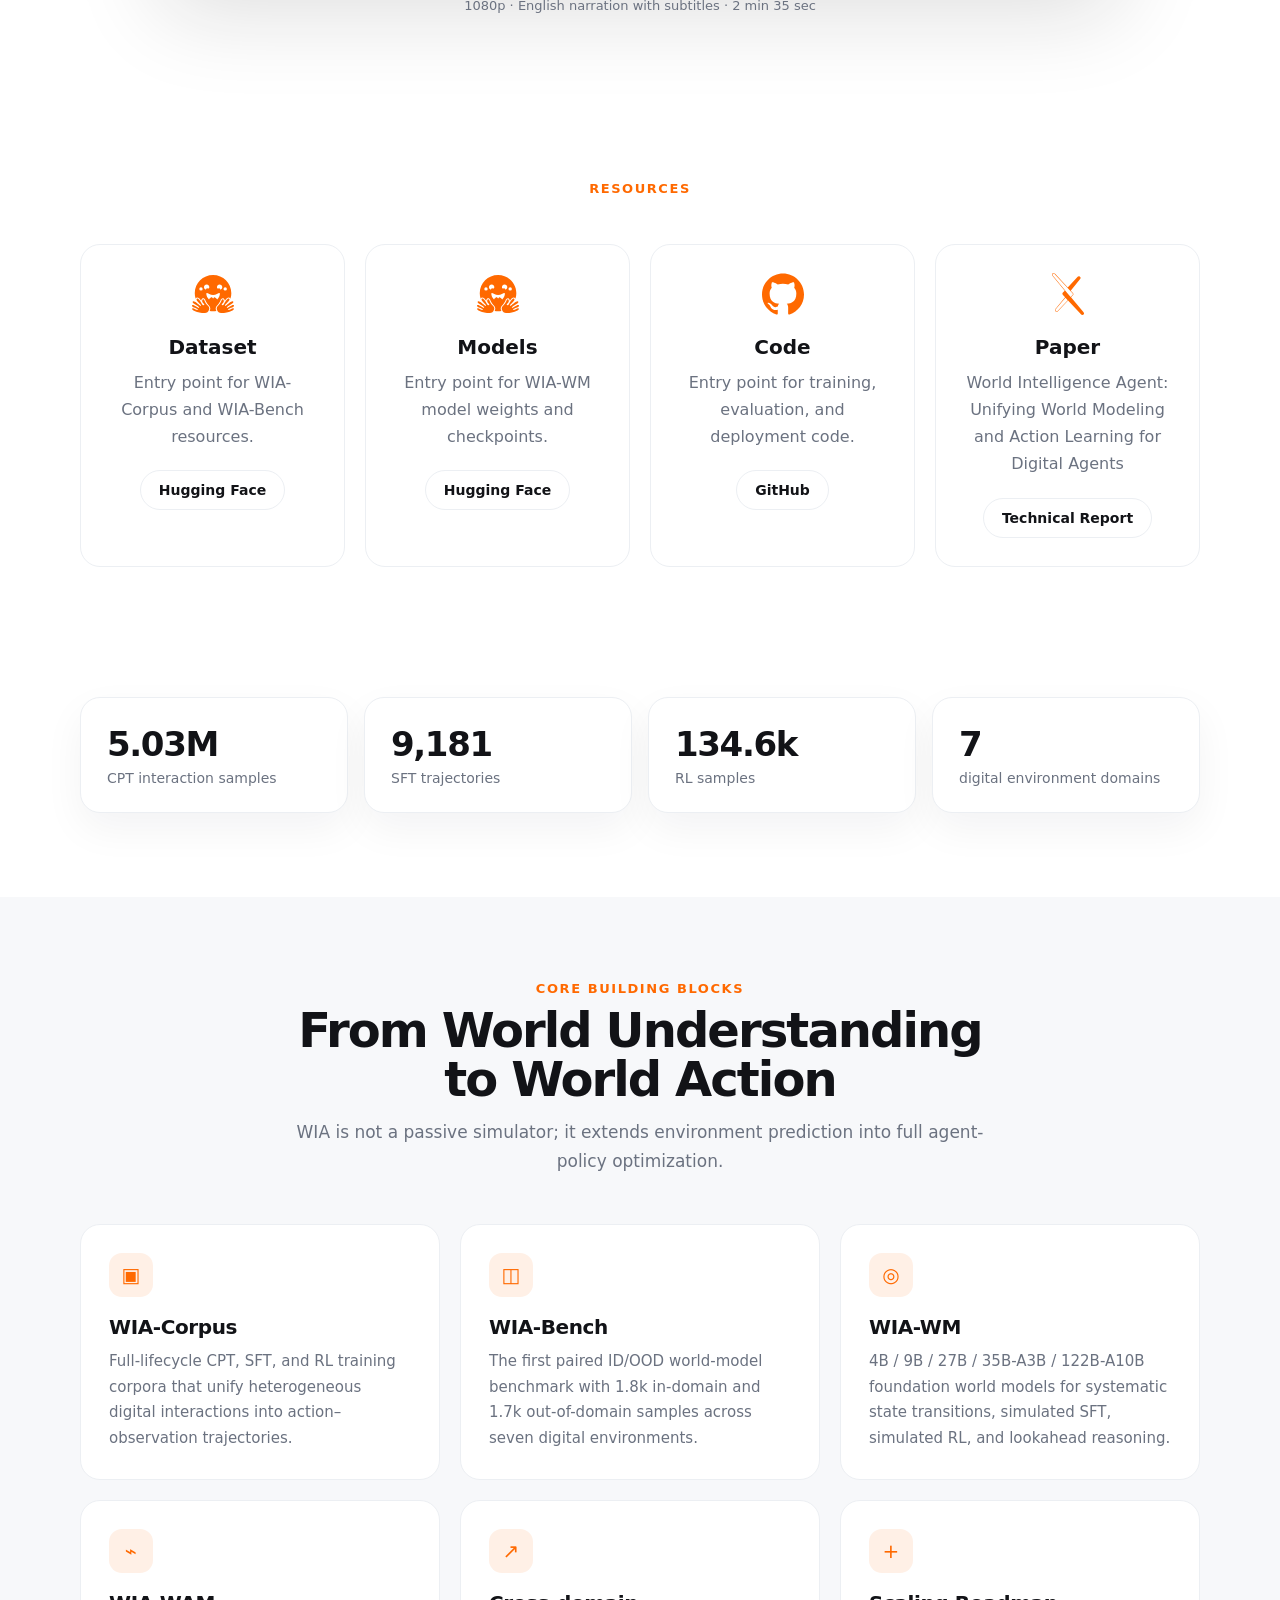
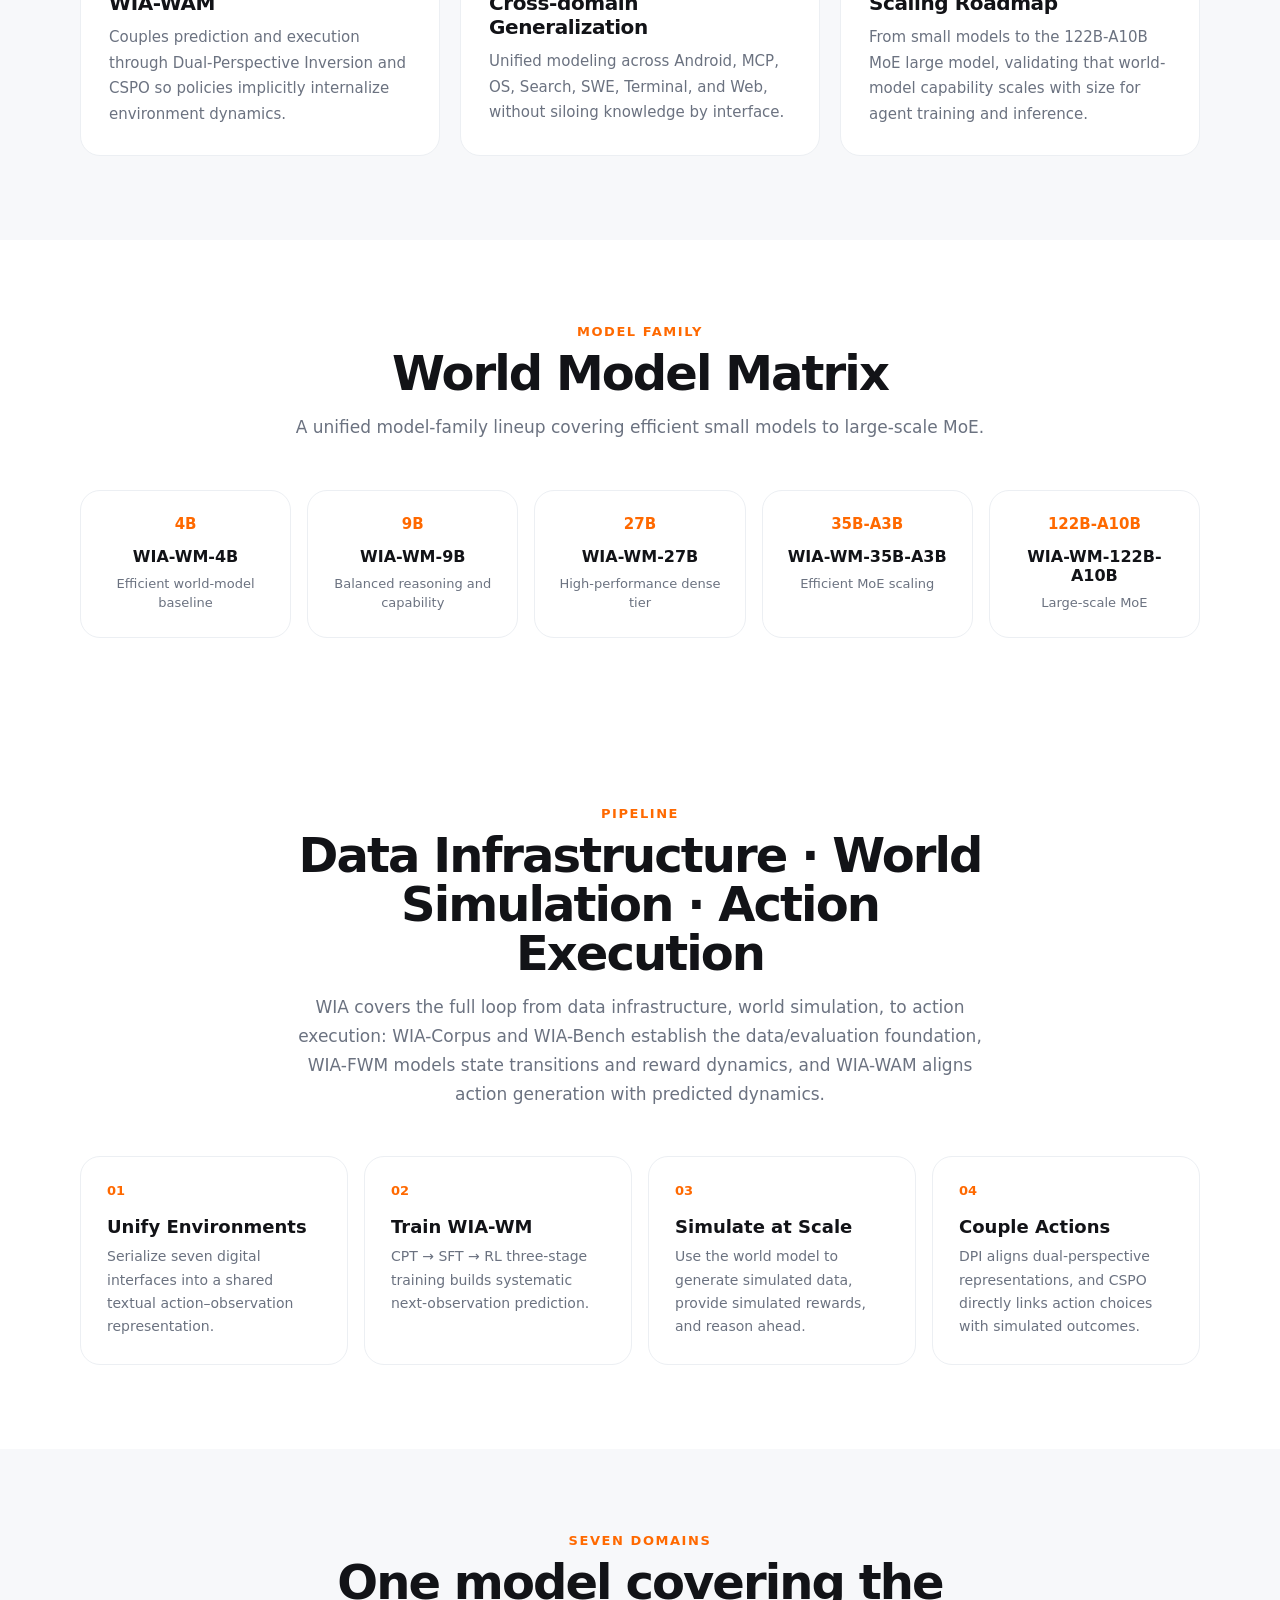
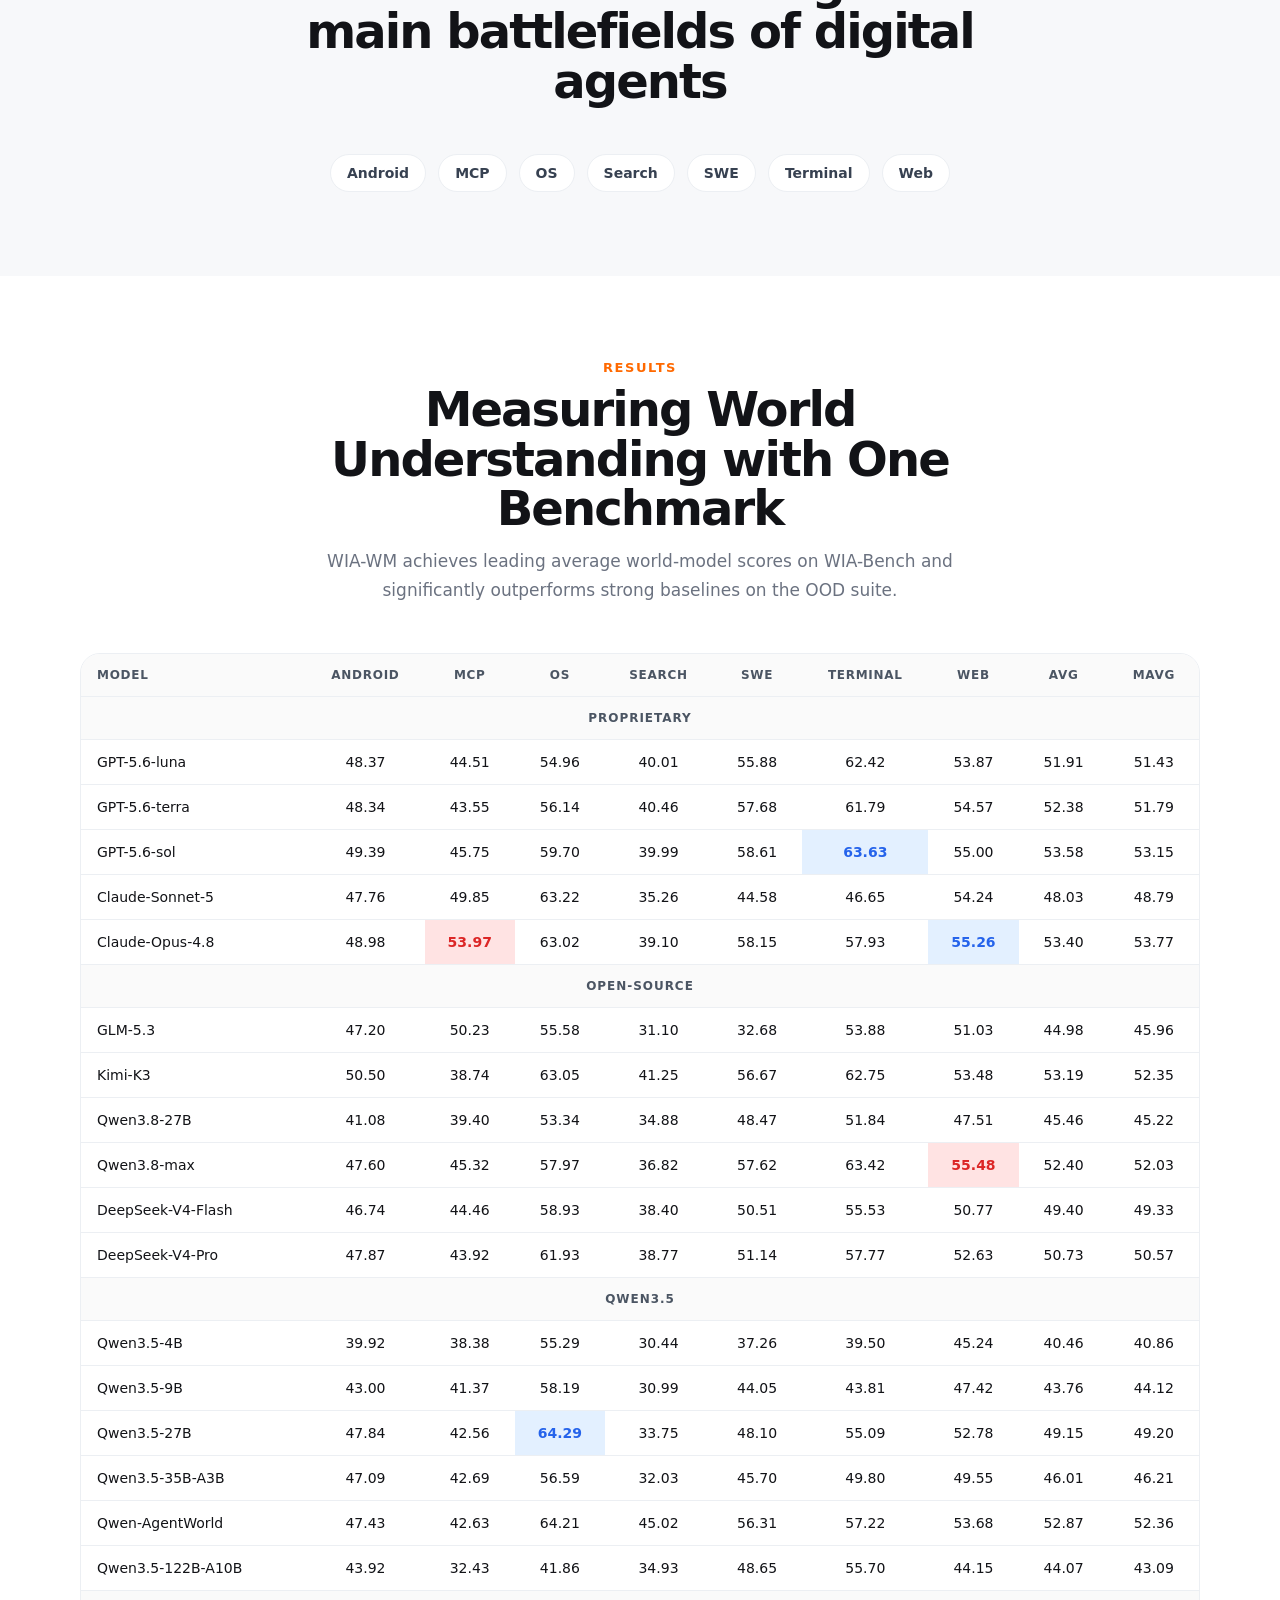
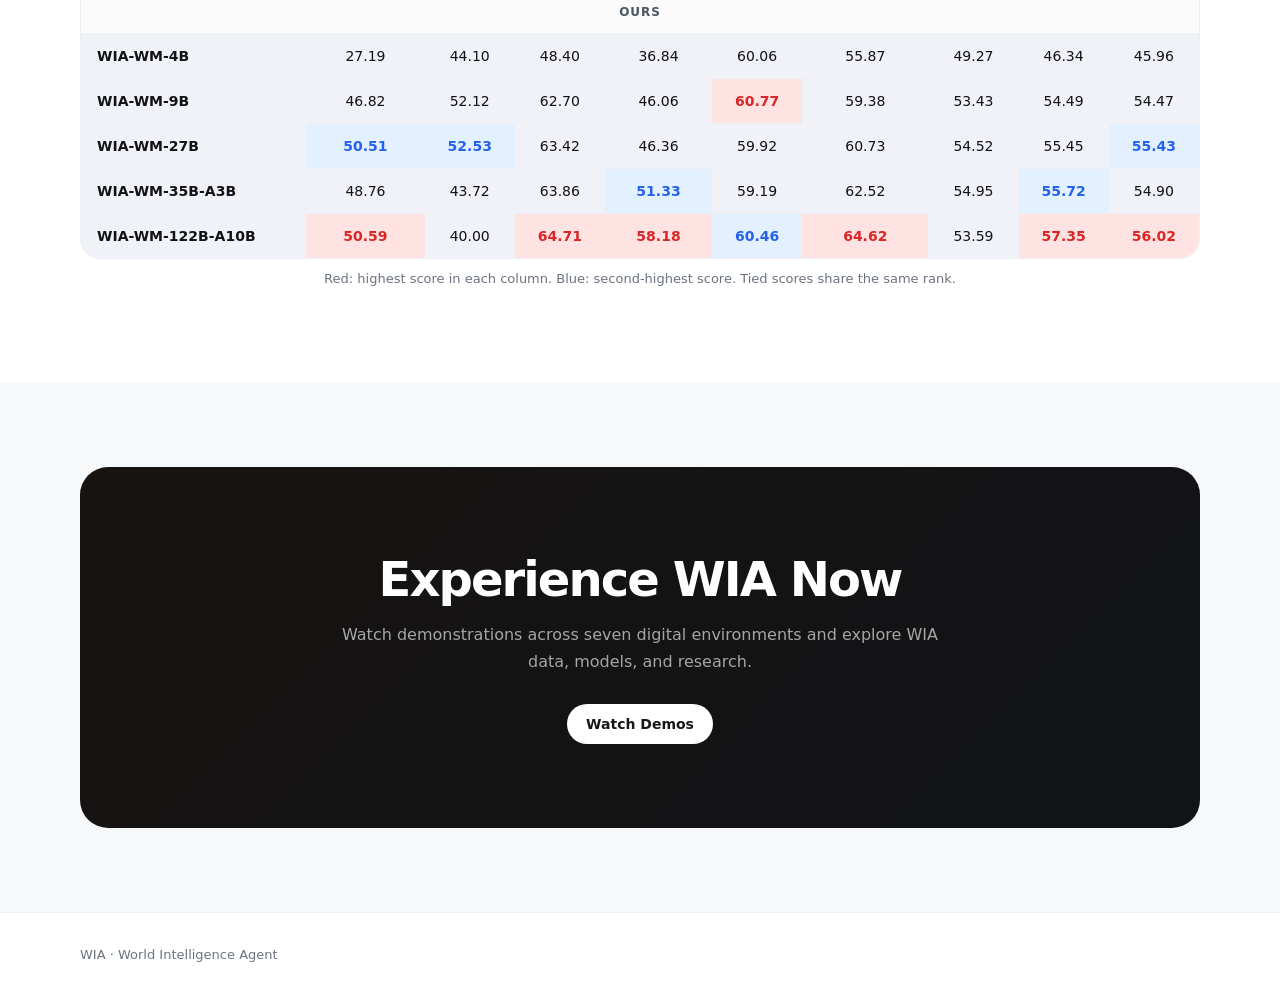
==== commit c072557f: "Update website rankings, add overview video, and use new paper title" ====
--- a/index.html
+++ b/index.html
@@ -5,8 +5,8 @@
   <meta name="viewport" content="width=device-width, initial-scale=1" />
   <meta http-equiv="Content-Security-Policy" content="default-src 'self'; script-src 'self'; style-src 'self' 'unsafe-inline'; img-src 'self' data:; media-src 'self'; connect-src 'none'; object-src 'none'; base-uri 'self'; form-action 'none'" />
   <meta name="referrer" content="no-referrer" />
-  <title>WIA · World Intelligence Agent</title>
-  <meta name="description" data-i18n-content="index.meta_description" content="WIA is a foundational world model for digital agents, unifying seven digital environments and connecting prediction with action." />
+  <title>World Intelligence Agent: Unifying World Modeling and Action Learning for Digital Agents</title>
+  <meta name="description" data-i18n-content="index.meta_description" content="World Intelligence Agent: Unifying World Modeling and Action Learning for Digital Agents. WIA unifies seven digital environments, connecting world modeling with action learning." />
   <link rel="stylesheet" href="styles.css" />
 </head>
 <body>
@@ -39,15 +39,33 @@
   <header class="hero">
     <div class="wrap hero-inner">
       <div class="eyebrow">Foundation World Model for Digital Agents</div>
-      <h1 data-i18n-html="index.hero.title">World<br /><span class="grad">Intelligence Agent</span></h1>
+      <h1 data-i18n-html="index.hero.title">World<br /> <span class="grad">Intelligence Agent:</span> <span class="hero-paper-subtitle">Unifying World Modeling and Action Learning for Digital Agents</span></h1>
       <p class="hero-subtitle">Let digital agents understand the environment before taking action. WIA unifies seven digital worlds and uses a foundational world model for state prediction, simulated training, and proactive decisions.</p>
       <div class="hero-actions">
+        <a class="btn btn-primary" href="#overview" data-i18n="index.promo.watch">Watch Overview</a>
         <a class="btn btn-light" href="demos.html" data-i18n="nav.view_demos">Watch Demos</a>
         <a class="btn btn-outline-light" href="#resources" data-i18n="index.hero.explore">Explore Resources</a>
       </div>
       <div class="hero-note">WIA-Corpus · WIA-Bench · WIA-WM · WIA-WAM</div>
     </div>
   </header>
+
+  <section class="section promo-section" id="overview" aria-labelledby="promoTitle">
+    <div class="wrap promo-wrap">
+      <div class="section-head">
+        <div class="kicker" data-i18n="index.promo.kicker">Project Overview</div>
+        <h2 id="promoTitle" data-i18n="index.promo.title">Watch WIA in Action</h2>
+        <p data-i18n="index.promo.desc">Discover how WIA unifies world modeling and action learning across seven digital environments.</p>
+      </div>
+      <div class="video-frame">
+        <video id="promoVideo" controls playsinline preload="metadata" poster="demos/WIA_cover_1920x1080.png" aria-labelledby="promoTitle">
+          <source src="demos/WIA_promo_1080p.mp4" type="video/mp4" />
+          <p><span data-i18n="index.promo.fallback">Your browser does not support embedded video.</span> <a href="demos/WIA_promo_1080p.mp4" download data-i18n="index.promo.download">Download the overview video</a></p>
+        </video>
+      </div>
+      <p class="promo-note" data-i18n="index.promo.note">1080p · English narration with subtitles · 2 min 35 sec</p>
+    </div>
+  </section>
 
 <section class="section" id="resources">
     <div class="wrap">
@@ -76,7 +94,7 @@
         <article class="resource-card">
           <svg class="resource-icon" viewBox="0 0 24 24" aria-hidden="true"><path fill="currentColor" d="M3.8423 0a1.0037 1.0037 0 0 0-.922.6078c-.1536.3687-.0438.6275.2938 1.1113l6.9185 8.3597-1.0223 1.1058a1.0393 1.0393 0 0 0 .003 1.4229l1.2292 1.3135-5.4391 6.4444c-.2803.299-.4538.823-.2971 1.1986a1.0253 1.0253 0 0 0 .9585.635.9133.9133 0 0 0 .6891-.3405l5.783-6.126 7.4902 8.0051a.8527.8527 0 0 0 .6835.2597.9575.9575 0 0 0 .8777-.6138c.1577-.377-.017-.7502-.306-1.1407l-7.0518-8.3418 1.0632-1.13a.9626.9626 0 0 0 .0089-1.3165L4.6336.4639s-.3733-.4535-.768-.463zm0 .272h.0166c.2179.0052.4874.2715.5644.3639l.005.006.0052.0055 10.169 10.9905a.6915.6915 0 0 1-.0072.945l-1.0666 1.133-1.4982-1.7724-8.5994-10.39c-.3286-.472-.352-.6183-.2592-.841a.7307.7307 0 0 1 .6704-.4401Zm14.341 1.5701a.877.877 0 0 0-.6554.2418l-5.6962 6.1584 1.6944 1.8319 5.3089-6.5138c.3251-.4335.479-.6603.3247-1.0292a1.1205 1.1205 0 0 0-.9763-.689zm-7.6557 12.2823 1.3186 1.4135-5.7864 6.1295a.6494.6494 0 0 1-.4959.26.7516.7516 0 0 1-.706-.4669c-.1119-.2682.0359-.6864.2442-.9083l.0051-.0055.0047-.0055z"/></svg>
           <h3>Paper</h3>
-          <p data-i18n="index.resources.paper.desc">Paper link</p>
+          <p lang="en" data-i18n="index.resources.paper.desc">World Intelligence Agent: Unifying World Modeling and Action Learning for Digital Agents</p>
           <a class="btn btn-ghost" href="https://github.com/Darwin-Agent/WIA/tree/main/paper/Tech_Report__WAM" target="_blank" rel="noopener noreferrer" data-i18n="index.resources.paper.link">Technical Report</a>
         </article>
       </div>
@@ -195,32 +213,33 @@
             <tr class="group"><td colspan="10">Proprietary</td></tr>
             <tr><td>GPT-5.6-luna</td><td>48.37</td><td>44.51</td><td>54.96</td><td>40.01</td><td>55.88</td><td>62.42</td><td>53.87</td><td>51.91</td><td>51.43</td></tr>
             <tr><td>GPT-5.6-terra</td><td>48.34</td><td>43.55</td><td>56.14</td><td>40.46</td><td>57.68</td><td>61.79</td><td>54.57</td><td>52.38</td><td>51.79</td></tr>
-            <tr><td>GPT-5.6-sol</td><td class="second">49.39</td><td>45.75</td><td>59.70</td><td>39.99</td><td>58.61</td><td>63.63</td><td>55.00</td><td>53.58</td><td>53.15</td></tr>
+            <tr><td>GPT-5.6-sol</td><td>49.39</td><td>45.75</td><td>59.70</td><td>39.99</td><td>58.61</td><td class="second">63.63</td><td>55.00</td><td>53.58</td><td>53.15</td></tr>
             <tr><td>Claude-Sonnet-5</td><td>47.76</td><td>49.85</td><td>63.22</td><td>35.26</td><td>44.58</td><td>46.65</td><td>54.24</td><td>48.03</td><td>48.79</td></tr>
             <tr><td>Claude-Opus-4.8</td><td>48.98</td><td class="best">53.97</td><td>63.02</td><td>39.10</td><td>58.15</td><td>57.93</td><td class="second">55.26</td><td>53.40</td><td>53.77</td></tr>
             <tr class="group"><td colspan="10">Open-source</td></tr>
             <tr><td>GLM-5.3</td><td>47.20</td><td>50.23</td><td>55.58</td><td>31.10</td><td>32.68</td><td>53.88</td><td>51.03</td><td>44.98</td><td>45.96</td></tr>
             <tr><td>Kimi-K3</td><td>50.50</td><td>38.74</td><td>63.05</td><td>41.25</td><td>56.67</td><td>62.75</td><td>53.48</td><td>53.19</td><td>52.35</td></tr>
             <tr><td>Qwen3.8-27B</td><td>41.08</td><td>39.40</td><td>53.34</td><td>34.88</td><td>48.47</td><td>51.84</td><td>47.51</td><td>45.46</td><td>45.22</td></tr>
-            <tr><td>Qwen3.8-max</td><td>47.60</td><td>45.32</td><td>57.97</td><td>36.82</td><td>57.62</td><td class="second">63.42</td><td class="best">55.48</td><td>52.40</td><td>52.03</td></tr>
+            <tr><td>Qwen3.8-max</td><td>47.60</td><td>45.32</td><td>57.97</td><td>36.82</td><td>57.62</td><td>63.42</td><td class="best">55.48</td><td>52.40</td><td>52.03</td></tr>
             <tr><td>DeepSeek-V4-Flash</td><td>46.74</td><td>44.46</td><td>58.93</td><td>38.40</td><td>50.51</td><td>55.53</td><td>50.77</td><td>49.40</td><td>49.33</td></tr>
             <tr><td>DeepSeek-V4-Pro</td><td>47.87</td><td>43.92</td><td>61.93</td><td>38.77</td><td>51.14</td><td>57.77</td><td>52.63</td><td>50.73</td><td>50.57</td></tr>
             <tr class="group"><td colspan="10">Qwen3.5</td></tr>
             <tr><td>Qwen3.5-4B</td><td>39.92</td><td>38.38</td><td>55.29</td><td>30.44</td><td>37.26</td><td>39.50</td><td>45.24</td><td>40.46</td><td>40.86</td></tr>
             <tr><td>Qwen3.5-9B</td><td>43.00</td><td>41.37</td><td>58.19</td><td>30.99</td><td>44.05</td><td>43.81</td><td>47.42</td><td>43.76</td><td>44.12</td></tr>
-            <tr><td>Qwen3.5-27B</td><td>47.84</td><td>42.56</td><td class="best">64.29</td><td>33.75</td><td>48.10</td><td>55.09</td><td>52.78</td><td>49.15</td><td>49.20</td></tr>
+            <tr><td>Qwen3.5-27B</td><td>47.84</td><td>42.56</td><td class="second">64.29</td><td>33.75</td><td>48.10</td><td>55.09</td><td>52.78</td><td>49.15</td><td>49.20</td></tr>
             <tr><td>Qwen3.5-35B-A3B</td><td>47.09</td><td>42.69</td><td>56.59</td><td>32.03</td><td>45.70</td><td>49.80</td><td>49.55</td><td>46.01</td><td>46.21</td></tr>
-            <tr><td>Qwen-AgentWorld</td><td>47.43</td><td>42.63</td><td class="second">64.21</td><td>45.02</td><td>56.31</td><td>57.22</td><td>53.68</td><td>52.87</td><td>52.36</td></tr>
+            <tr><td>Qwen-AgentWorld</td><td>47.43</td><td>42.63</td><td>64.21</td><td>45.02</td><td>56.31</td><td>57.22</td><td>53.68</td><td>52.87</td><td>52.36</td></tr>
             <tr><td>Qwen3.5-122B-A10B</td><td>43.92</td><td>32.43</td><td>41.86</td><td>34.93</td><td>48.65</td><td>55.70</td><td>44.15</td><td>44.07</td><td>43.09</td></tr>
             <tr class="group"><td colspan="10">Ours</td></tr>
-            <tr class="ours"><td class="model-name">WIA-WM-4B</td><td>27.19</td><td>44.10</td><td>48.40</td><td>36.84</td><td class="second">60.06</td><td>55.87</td><td>49.27</td><td>46.34</td><td>45.96</td></tr>
+            <tr class="ours"><td class="model-name">WIA-WM-4B</td><td>27.19</td><td>44.10</td><td>48.40</td><td>36.84</td><td>60.06</td><td>55.87</td><td>49.27</td><td>46.34</td><td>45.96</td></tr>
             <tr class="ours"><td class="model-name">WIA-WM-9B</td><td>46.82</td><td>52.12</td><td>62.70</td><td>46.06</td><td class="best">60.77</td><td>59.38</td><td>53.43</td><td>54.49</td><td>54.47</td></tr>
-            <tr class="ours"><td class="model-name">WIA-WM-27B</td><td class="second">50.51</td><td class="second">52.53</td><td>63.42</td><td class="second">46.36</td><td>59.92</td><td>60.73</td><td>54.52</td><td class="second">55.45</td><td class="second">55.43</td></tr>
-            <tr class="ours"><td class="model-name">WIA-WM-35B-A3B</td><td>48.76</td><td>43.72</td><td>63.86</td><td class="second">51.33</td><td>59.19</td><td>62.52</td><td>54.95</td><td>55.72</td><td>54.90</td></tr>
+            <tr class="ours"><td class="model-name">WIA-WM-27B</td><td class="second">50.51</td><td class="second">52.53</td><td>63.42</td><td>46.36</td><td>59.92</td><td>60.73</td><td>54.52</td><td>55.45</td><td class="second">55.43</td></tr>
+            <tr class="ours"><td class="model-name">WIA-WM-35B-A3B</td><td>48.76</td><td>43.72</td><td>63.86</td><td class="second">51.33</td><td>59.19</td><td>62.52</td><td>54.95</td><td class="second">55.72</td><td>54.90</td></tr>
             <tr class="ours"><td class="model-name">WIA-WM-122B-A10B</td><td class="best">50.59</td><td>40.00</td><td class="best">64.71</td><td class="best">58.18</td><td class="second">60.46</td><td class="best">64.62</td><td>53.59</td><td class="best">57.35</td><td class="best">56.02</td></tr>
           </tbody>
         </table>
       </div>
+      <p class="table-note" data-i18n="index.results.note">Red: highest score in each column. Blue: second-highest score. Tied scores share the same rank.</p>
     </div>
   </section>
 
--- a/styles.css
+++ b/styles.css
@@ -9,6 +9,7 @@
   --brand-2: #ff8d3a;
   --green: #16a34a;
   --red: #dc2626;
+  --blue: #2563eb;
   --amber: #d97706;
   --accent-soft: #fff0e6;
   --radius: 20px;
@@ -97,6 +98,11 @@
   background: linear-gradient(90deg, #ff8d3a, #ff6900, #ffb27a);
   -webkit-background-clip: text; background-clip: text; color: transparent;
 }
+.hero-paper-subtitle {
+  display: block; max-width: 820px; margin: 24px auto 0;
+  font-size: clamp(24px, 3.4vw, 36px); font-weight: 650;
+  line-height: 1.25; letter-spacing: -.025em;
+}
 .hero-subtitle { font-size: 20px; color: var(--muted); margin: 22px auto 30px; max-width: 760px; line-height: 1.7; }
 .hero-actions { display: flex; gap: 12px; justify-content: center; flex-wrap: wrap; }
 .hero-note { margin-top: 22px; color: var(--muted); font-size: 12px; letter-spacing: .05em; }
@@ -108,6 +114,10 @@
 .section-head h2 { margin: 10px 0 14px; font-size: clamp(32px, 5vw, 48px); letter-spacing: -.04em; line-height: 1.03; }
 
 .section-head p { margin: 0; color: var(--muted); font-size: 17px; line-height: 1.7; }
+.promo-section { padding-top: 52px; scroll-margin-top: 90px; }
+.promo-wrap { max-width: 960px; }
+.promo-section .section-head { margin-bottom: 28px; }
+.promo-note { margin: 16px 0 0; text-align: center; color: var(--muted); font-size: 13px; }
 
 .stats-grid { display: grid; grid-template-columns: repeat(4, 1fr); gap: 16px; }
 .stat-card {
@@ -157,8 +167,8 @@
 .metric-good { color: var(--green); font-weight: 750; }
 .result-table { min-width: 940px; }
 .result-table .group td { background: #fafafa; color: #4b5563; font-weight: 750; font-size: 12px; letter-spacing: .08em; text-transform: uppercase; }
-.result-table .best { background: #ffe3e3; font-weight: 800; }
-.result-table .second { background: #e3f0ff; font-weight: 700; }
+.result-table .best { background: #ffe3e3; color: var(--red); font-weight: 800; }
+.result-table .second { background: #e3f0ff; color: var(--blue); font-weight: 700; }
 .result-table .ours td { background: #f1f1f8; }
 .result-table .ours .model-name { font-weight: 800; }
 .result-table .ours td.best { background: #ffe3e3; font-weight: 800; }
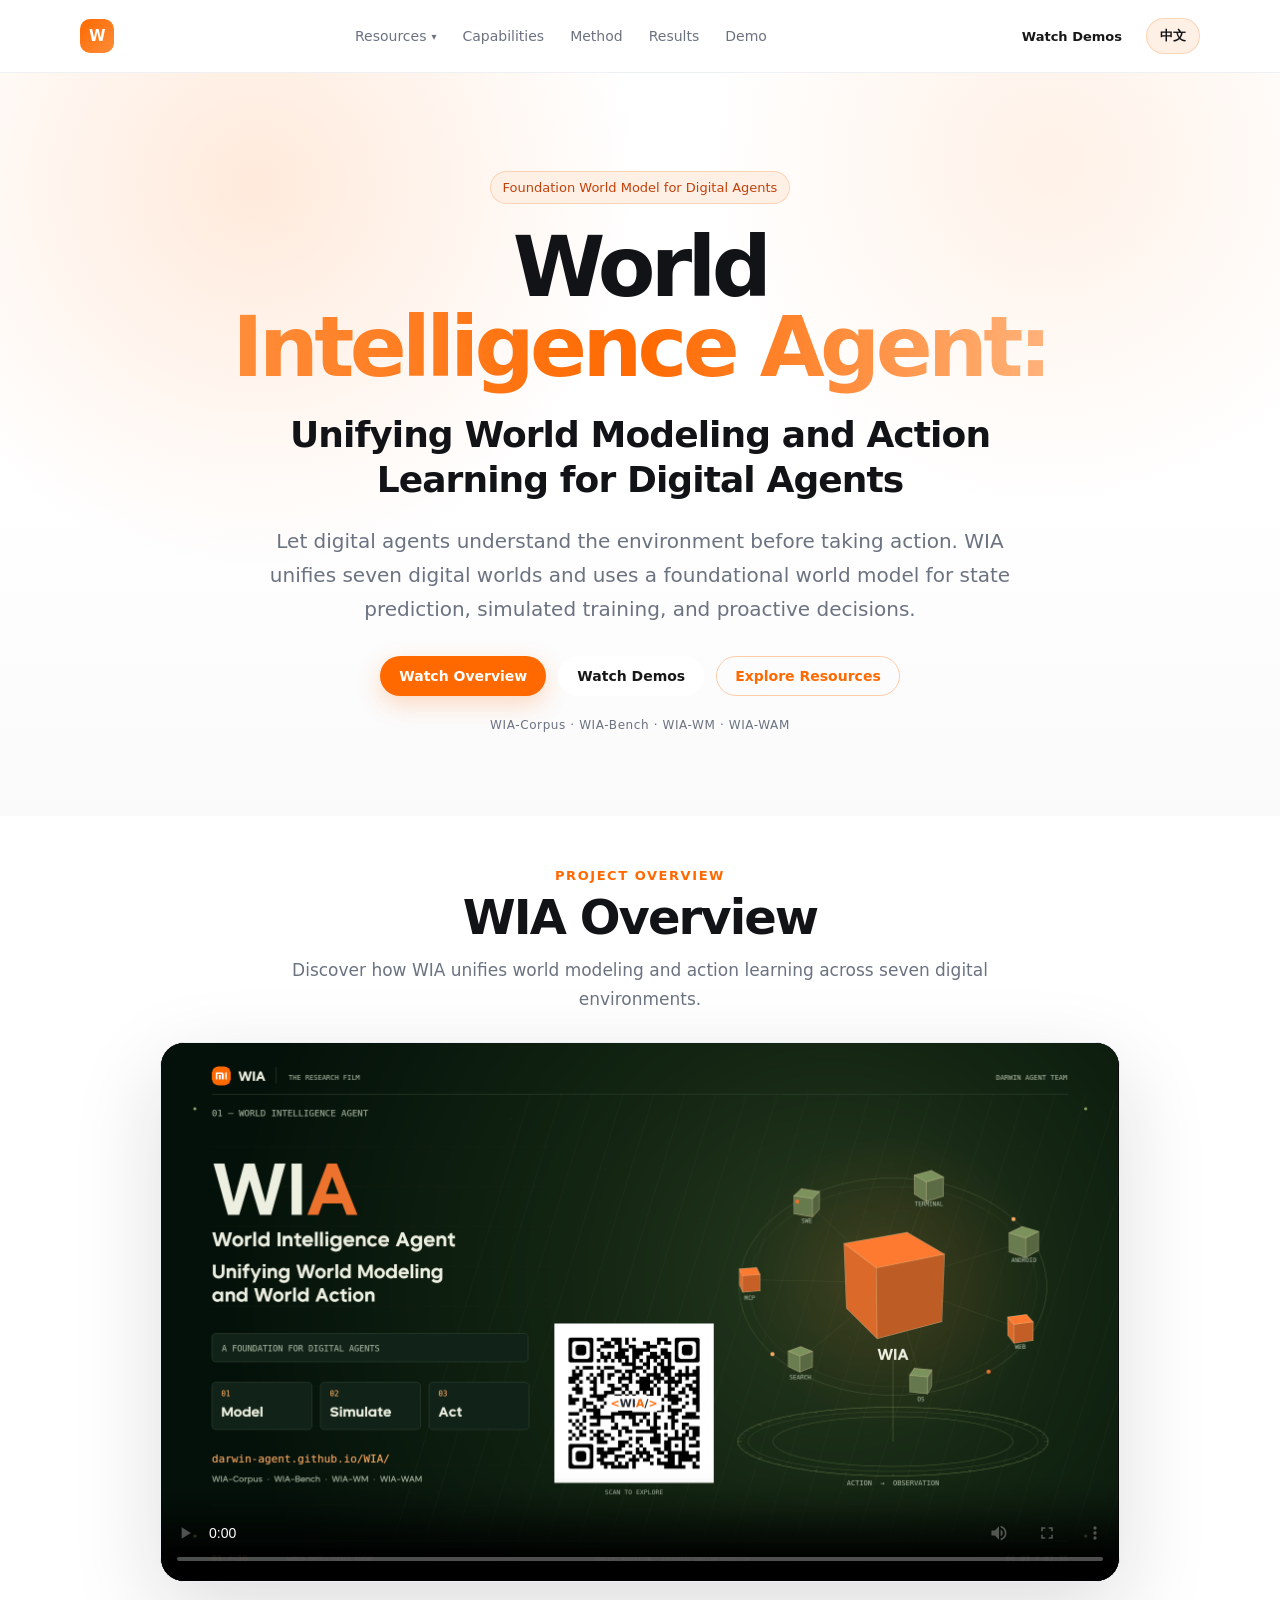
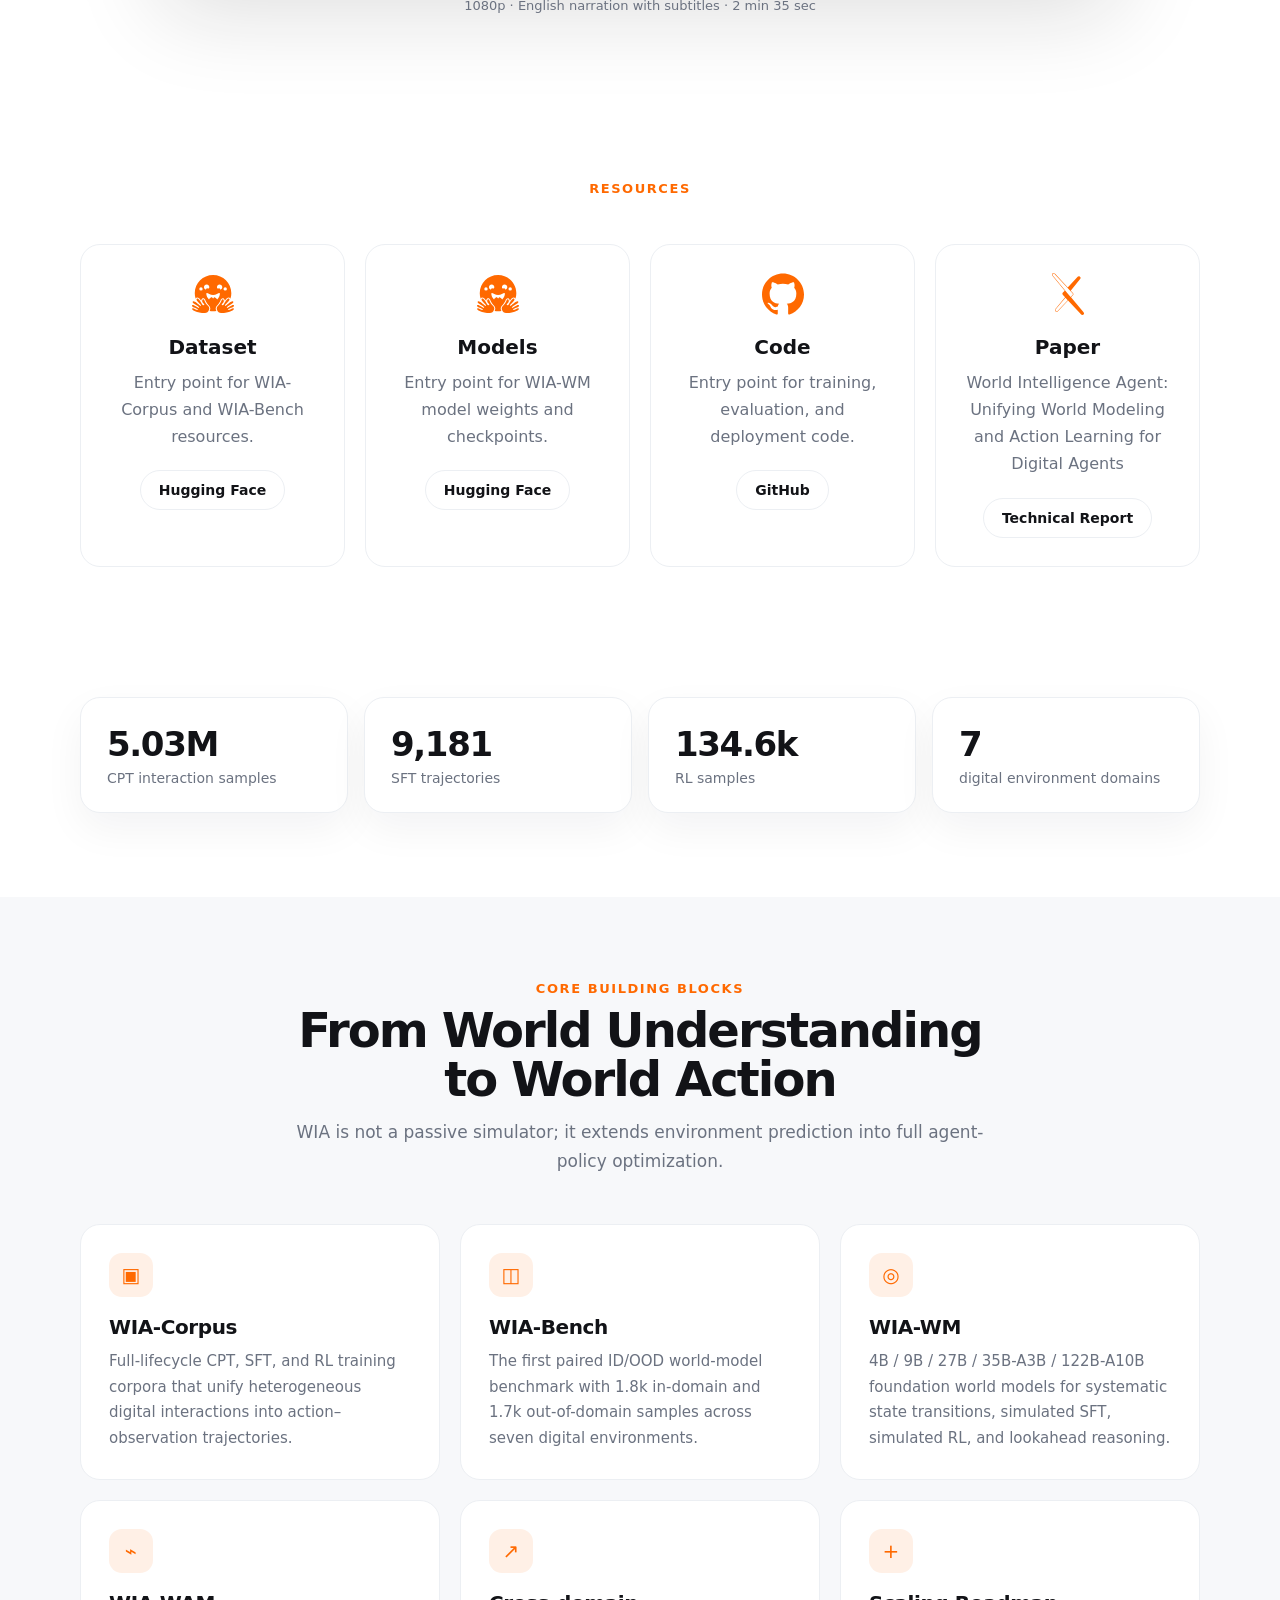
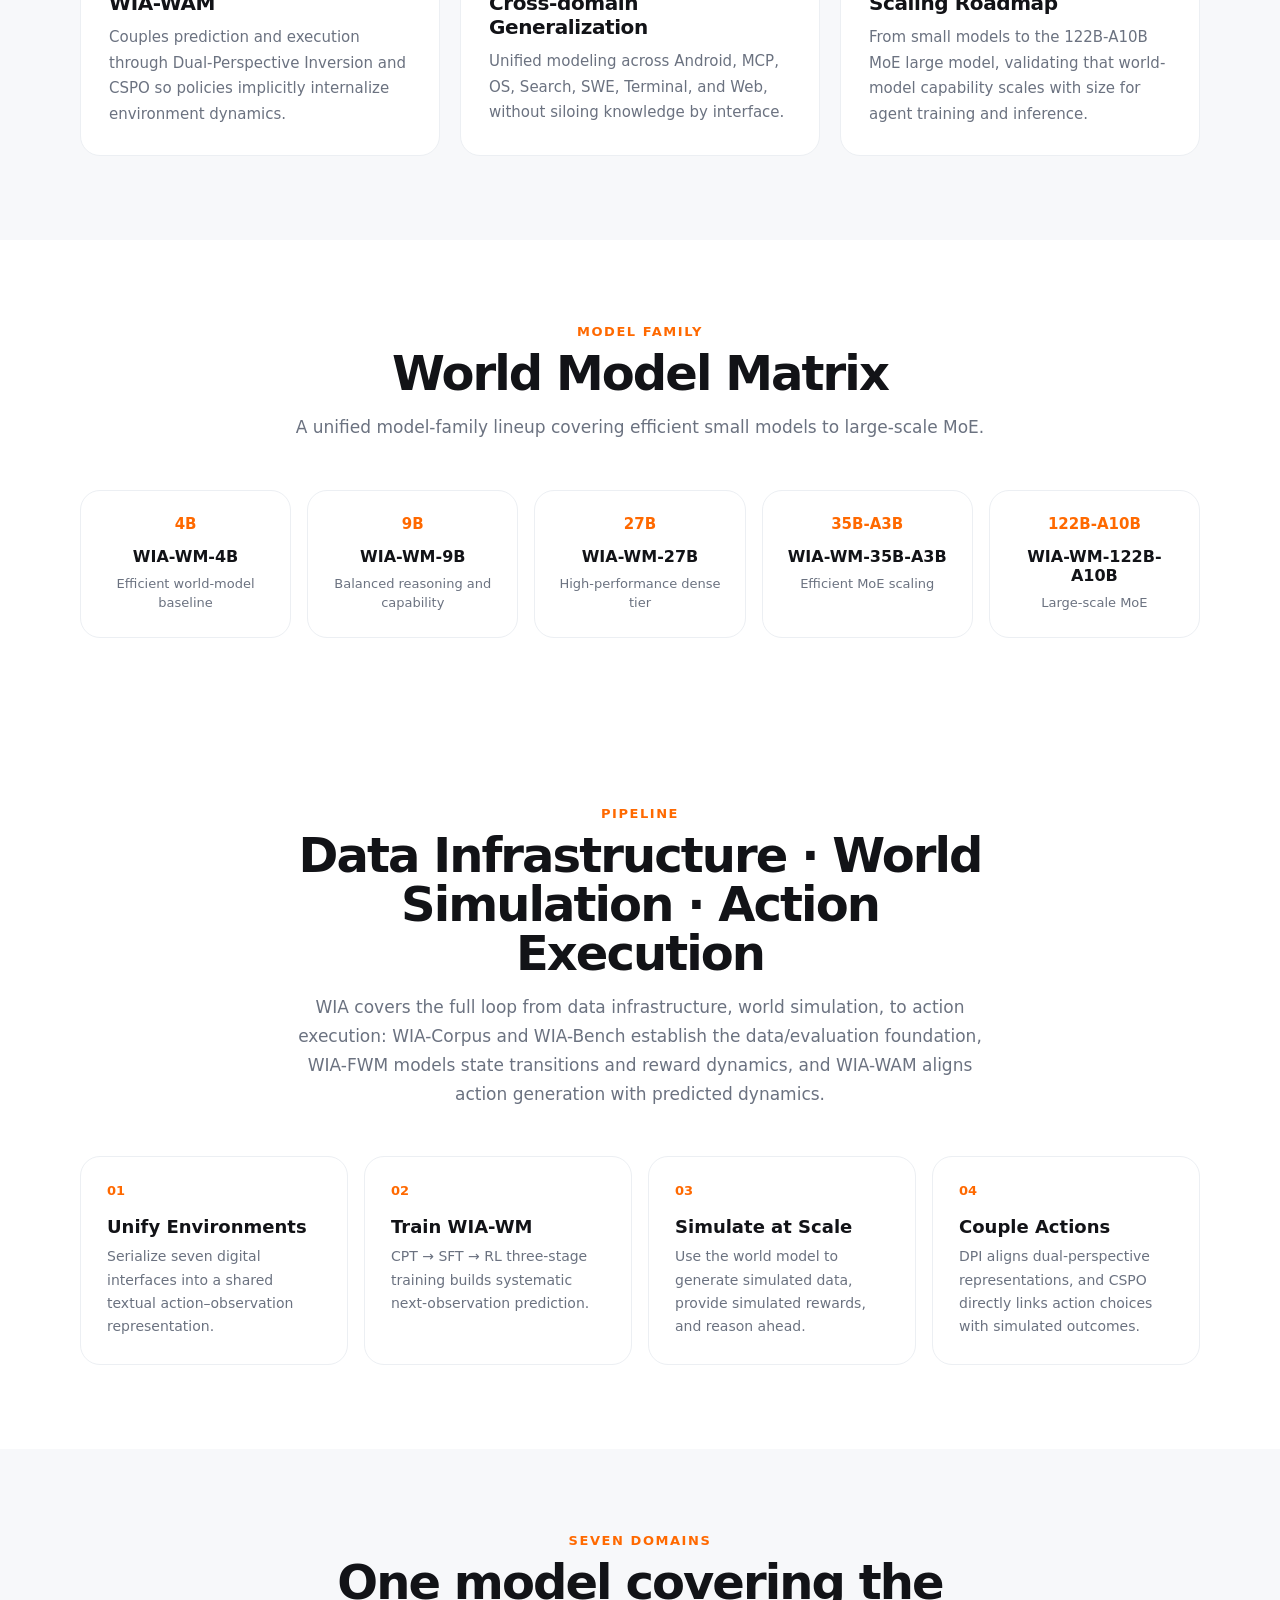
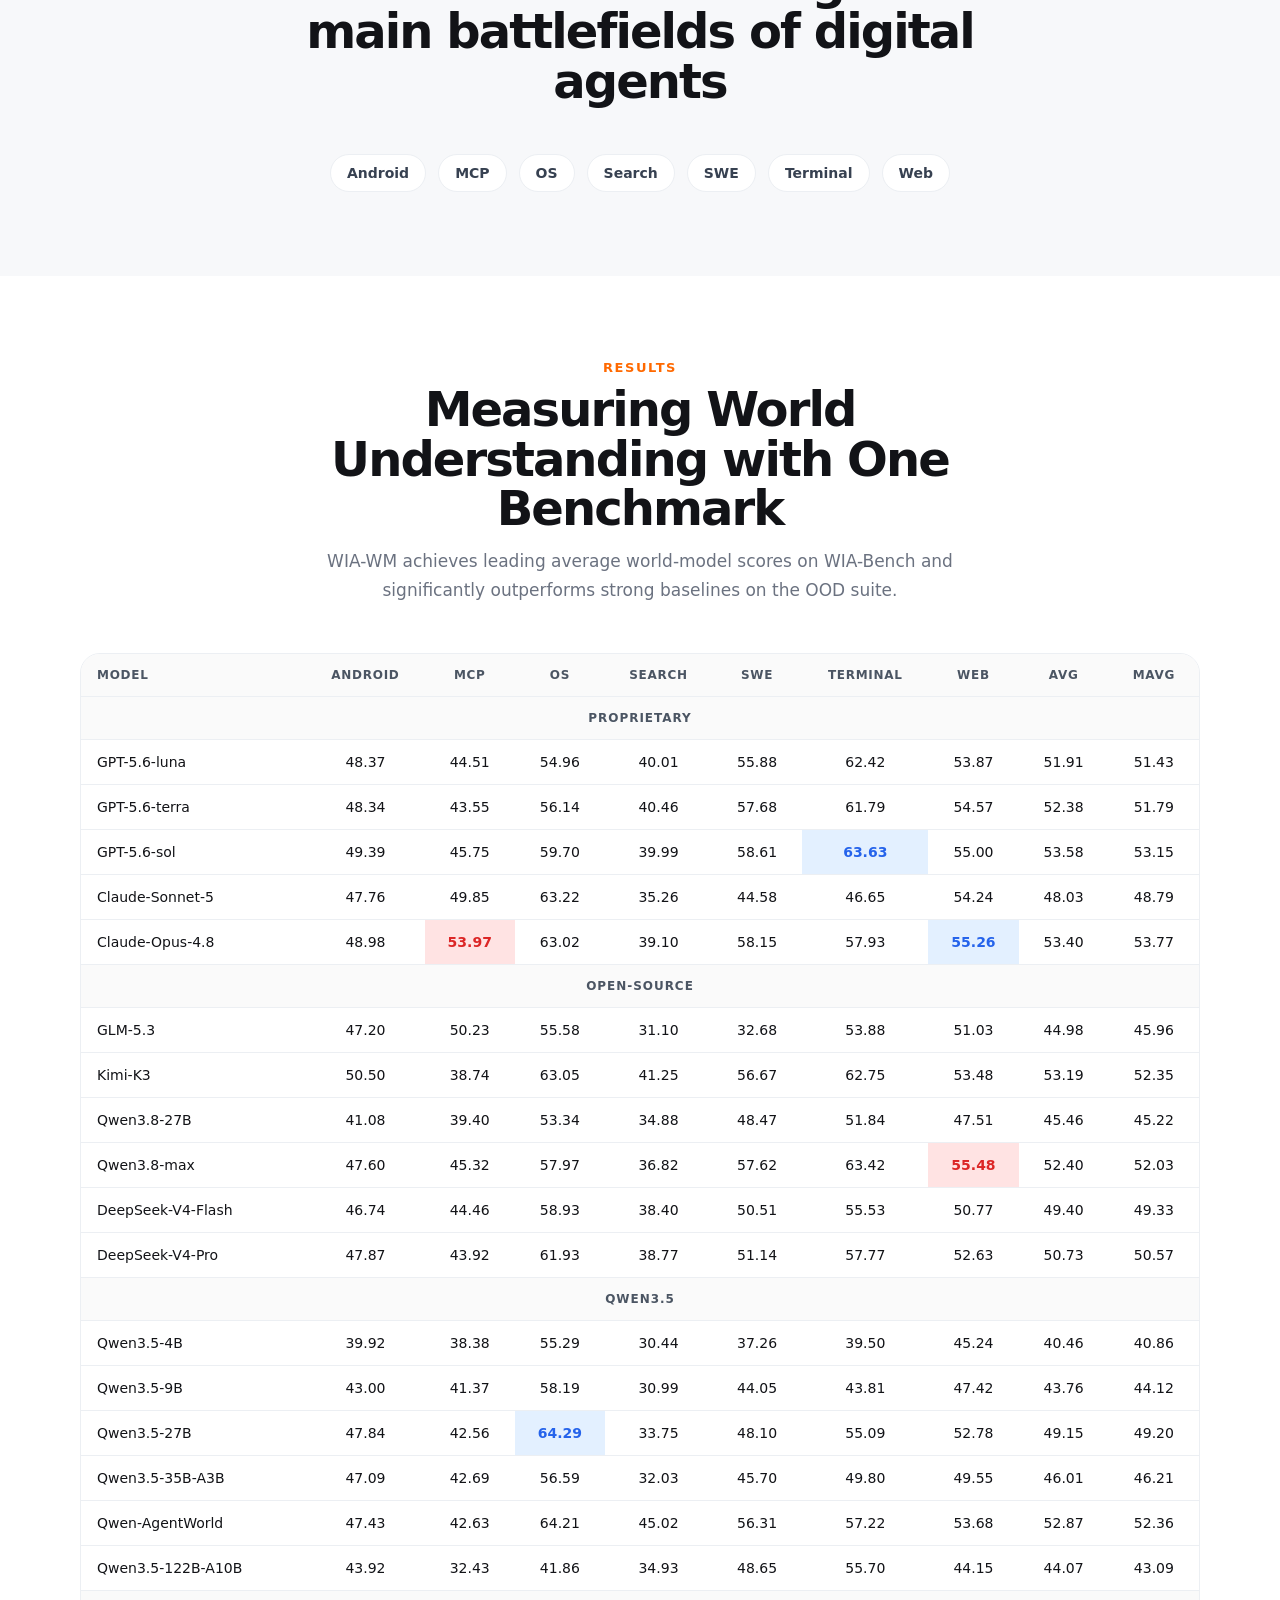
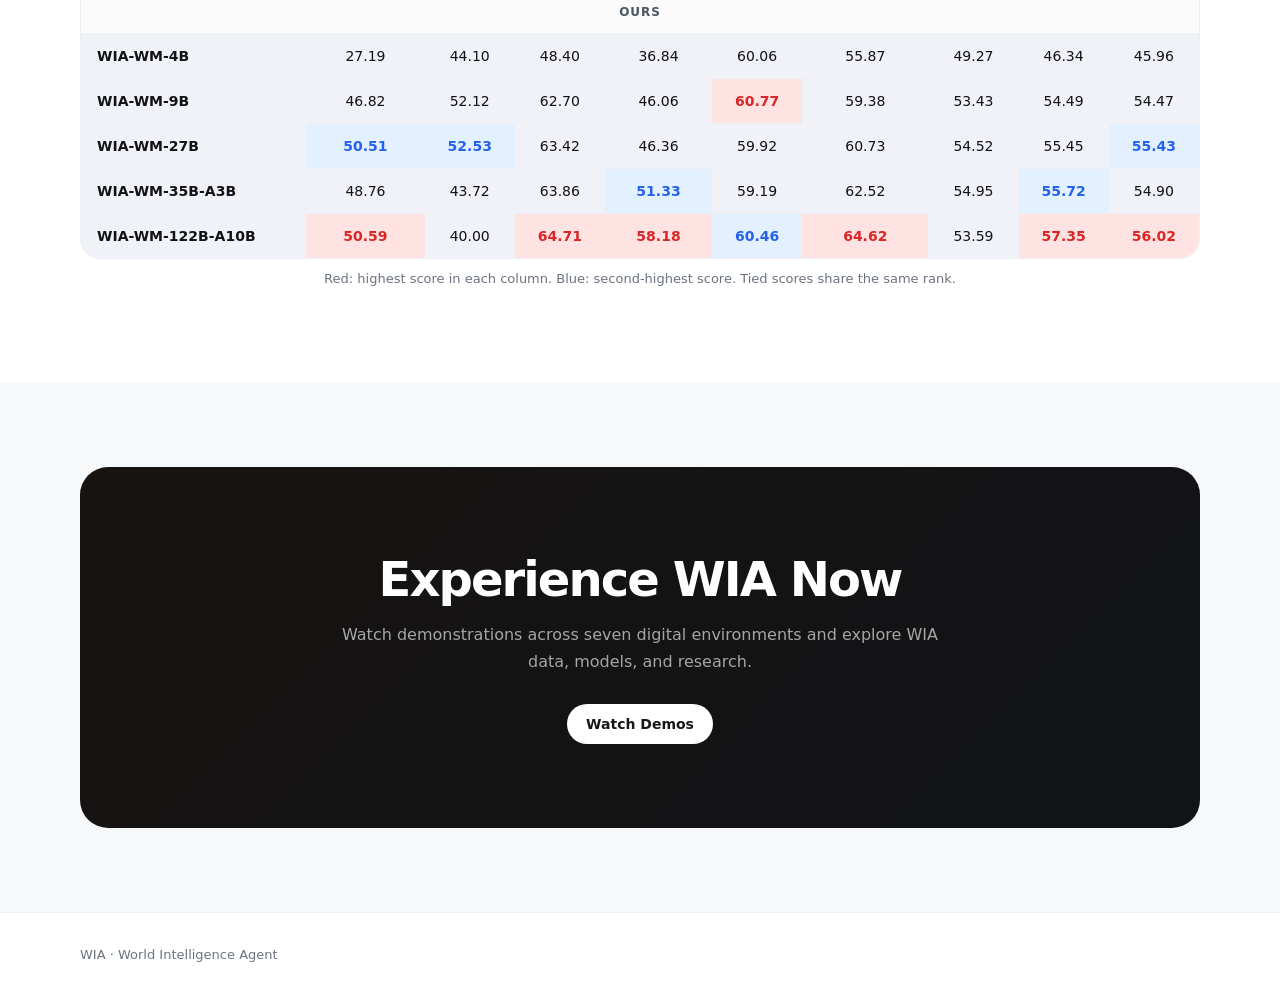
==== commit cad88fe1: "Simplify the overview video heading" ====
--- a/index.html
+++ b/index.html
@@ -54,7 +54,7 @@
     <div class="wrap promo-wrap">
       <div class="section-head">
         <div class="kicker" data-i18n="index.promo.kicker">Project Overview</div>
-        <h2 id="promoTitle" data-i18n="index.promo.title">Watch WIA in Action</h2>
+        <h2 id="promoTitle" data-i18n="index.promo.title">WIA Overview</h2>
         <p data-i18n="index.promo.desc">Discover how WIA unifies world modeling and action learning across seven digital environments.</p>
       </div>
       <div class="video-frame">
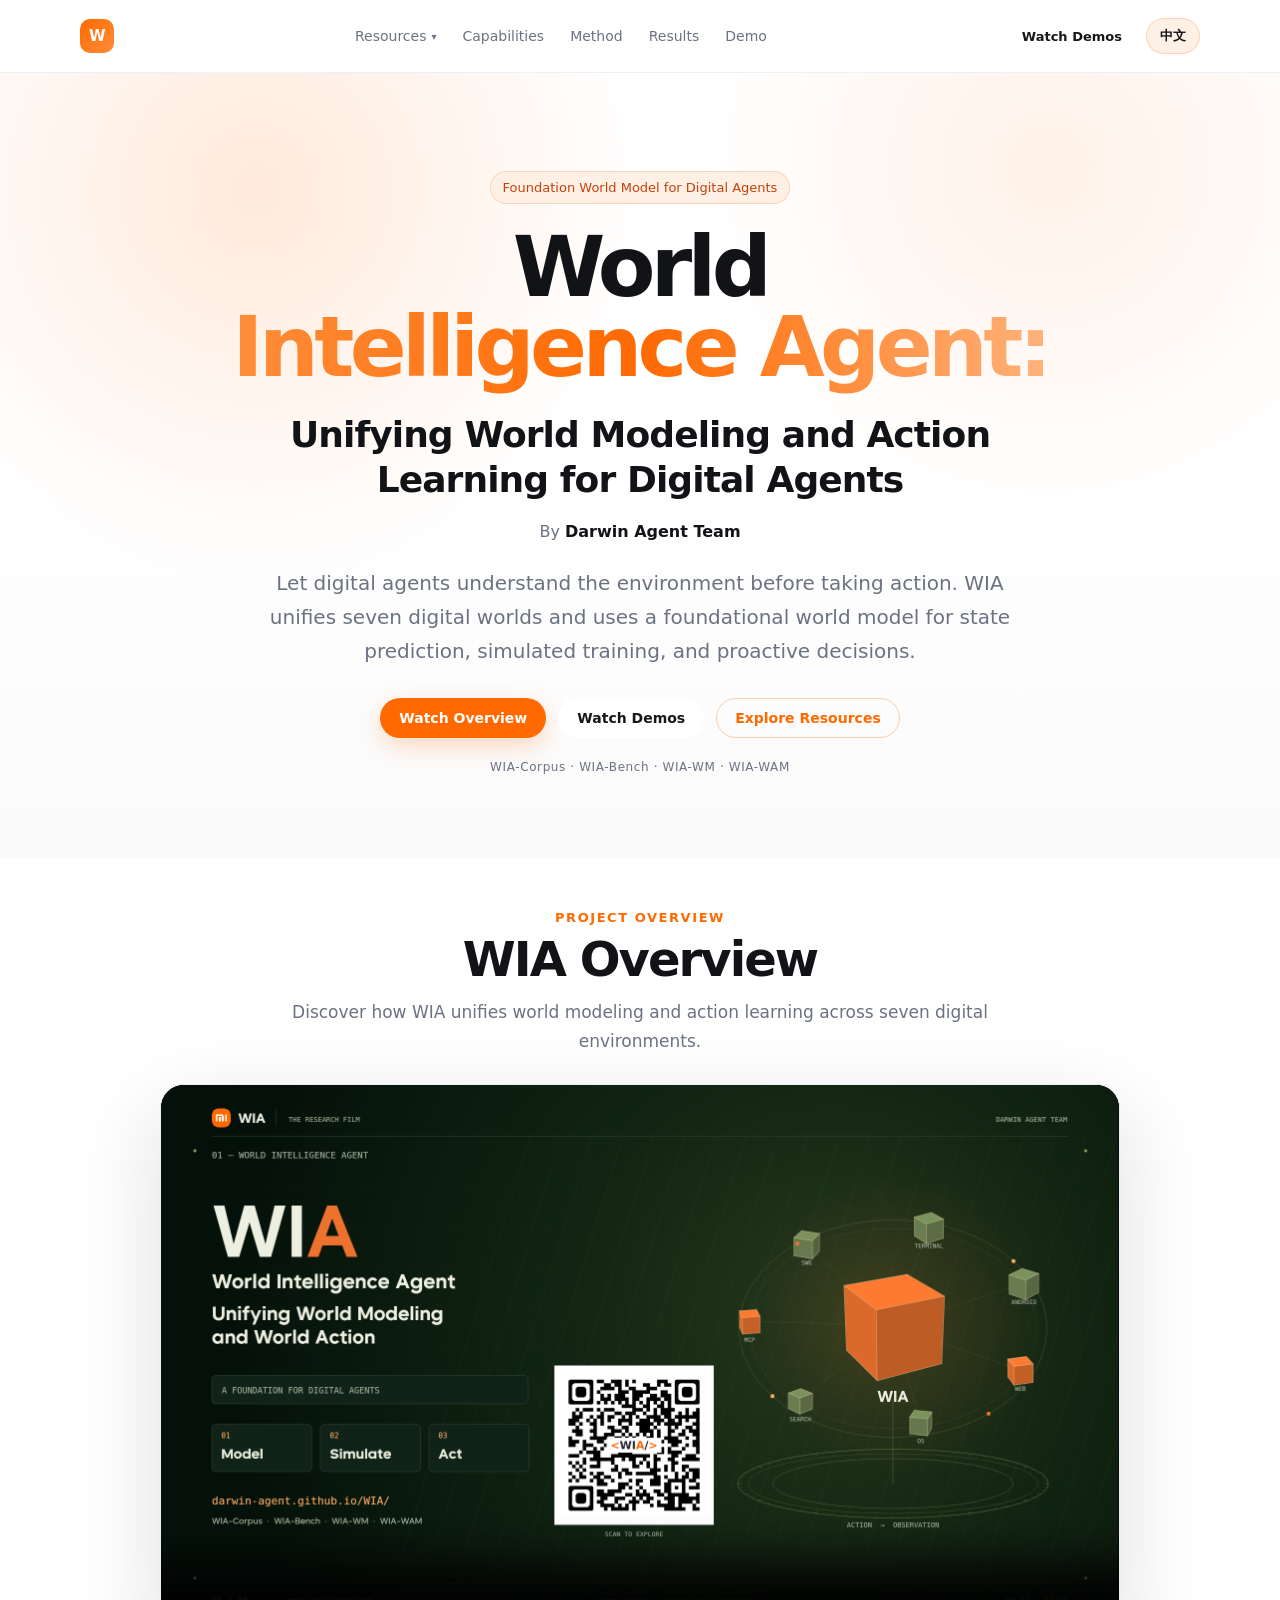
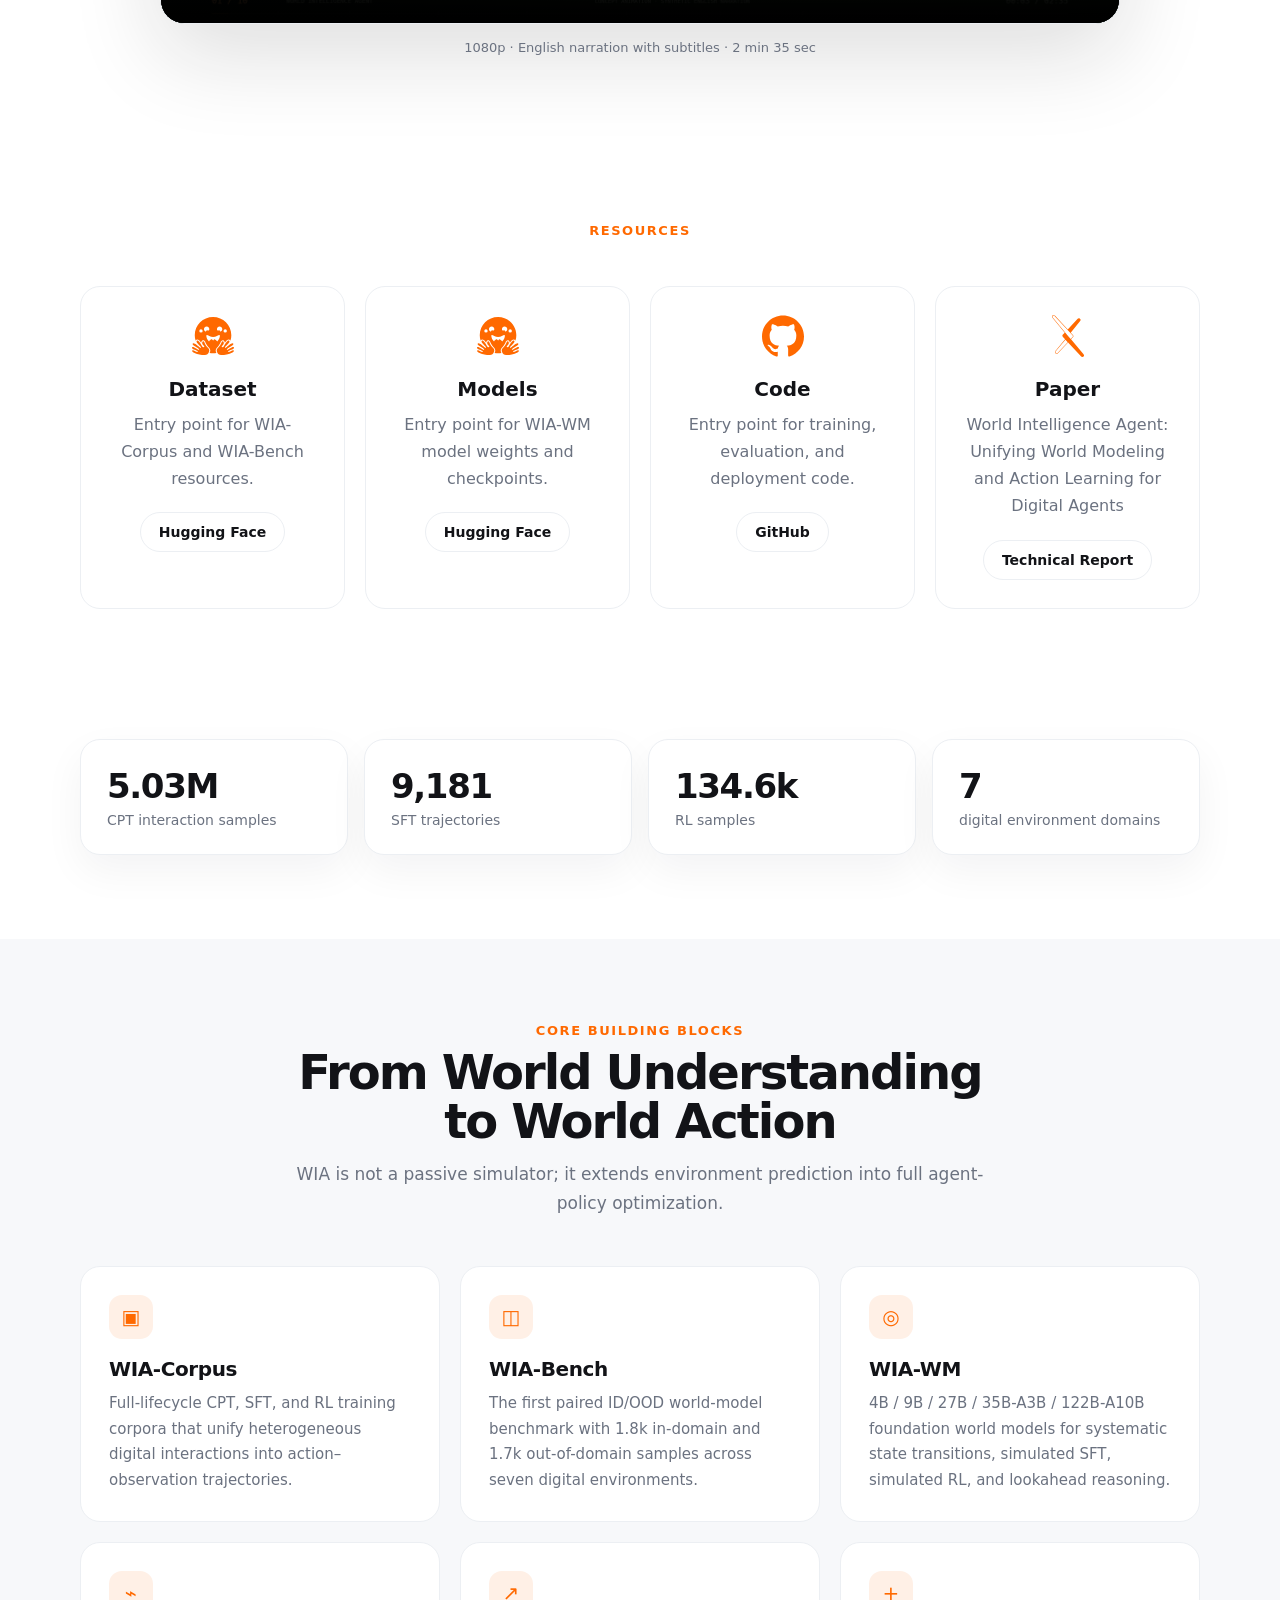
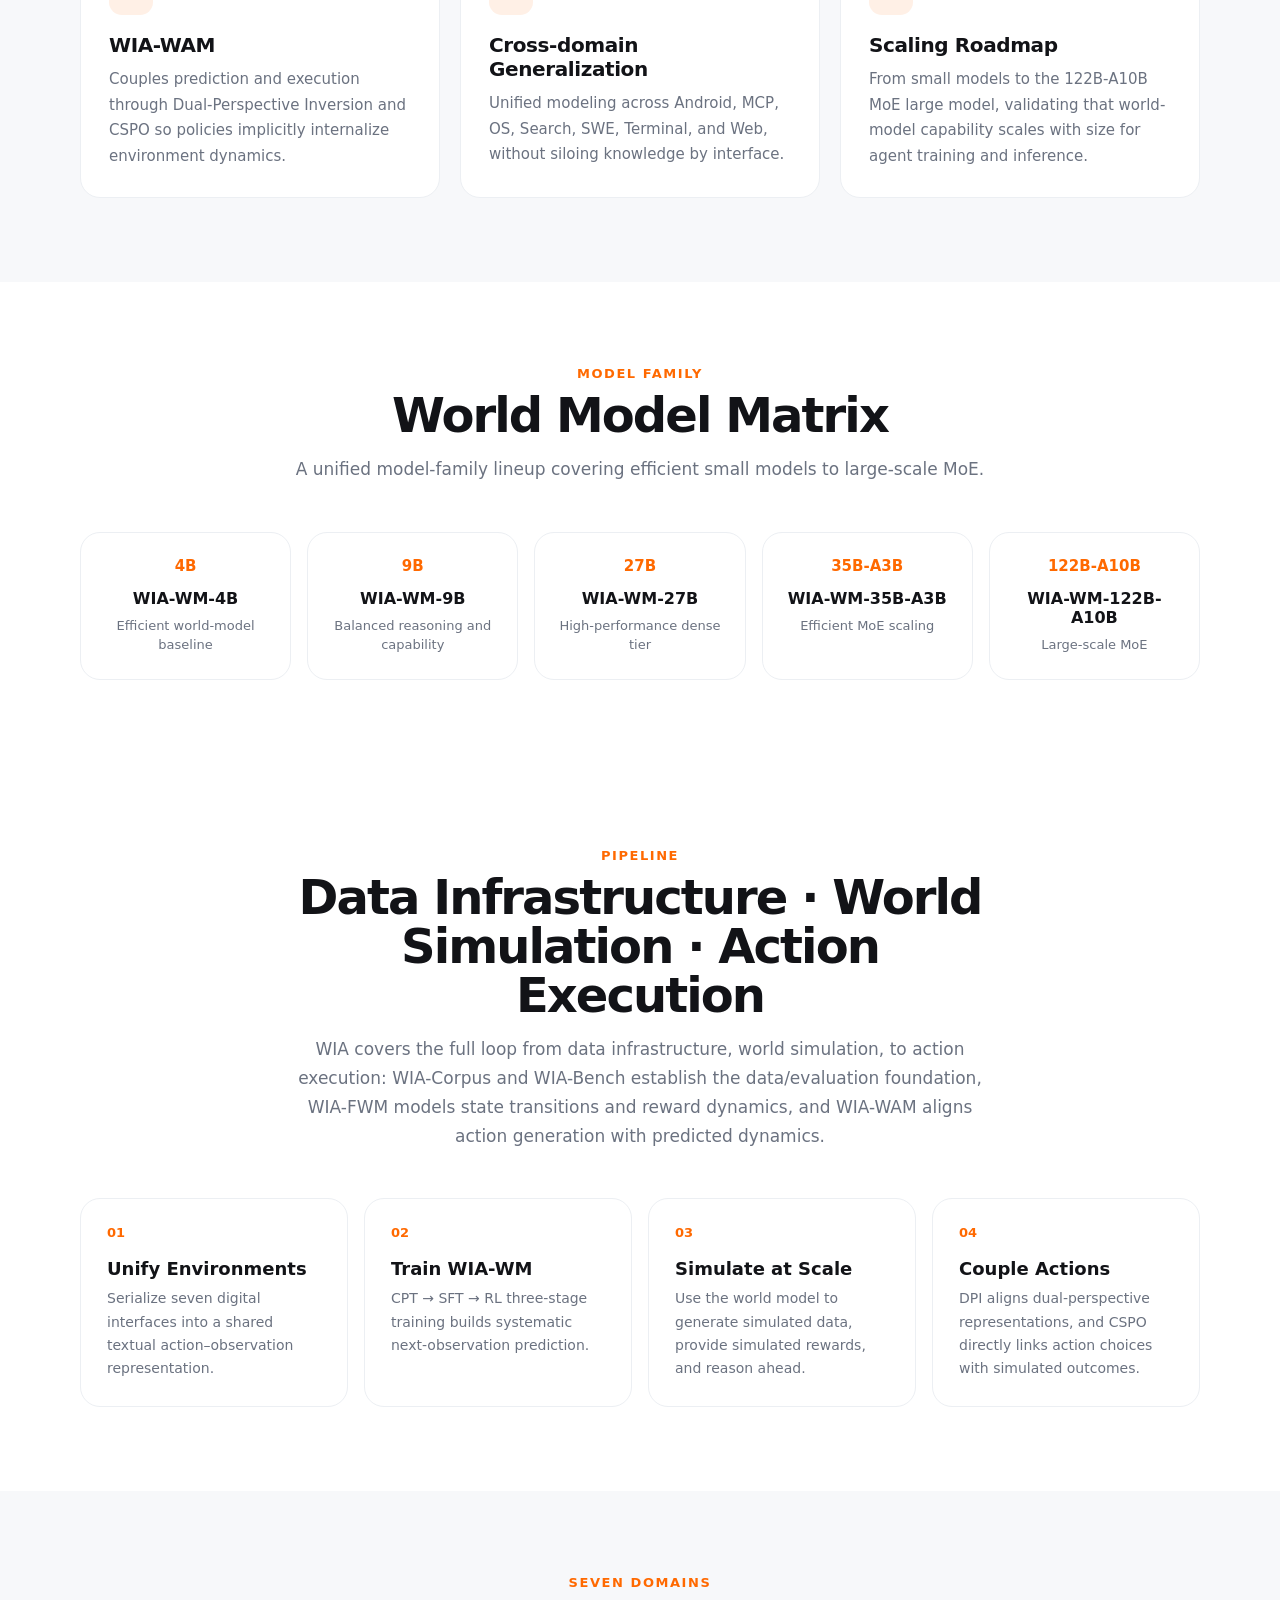
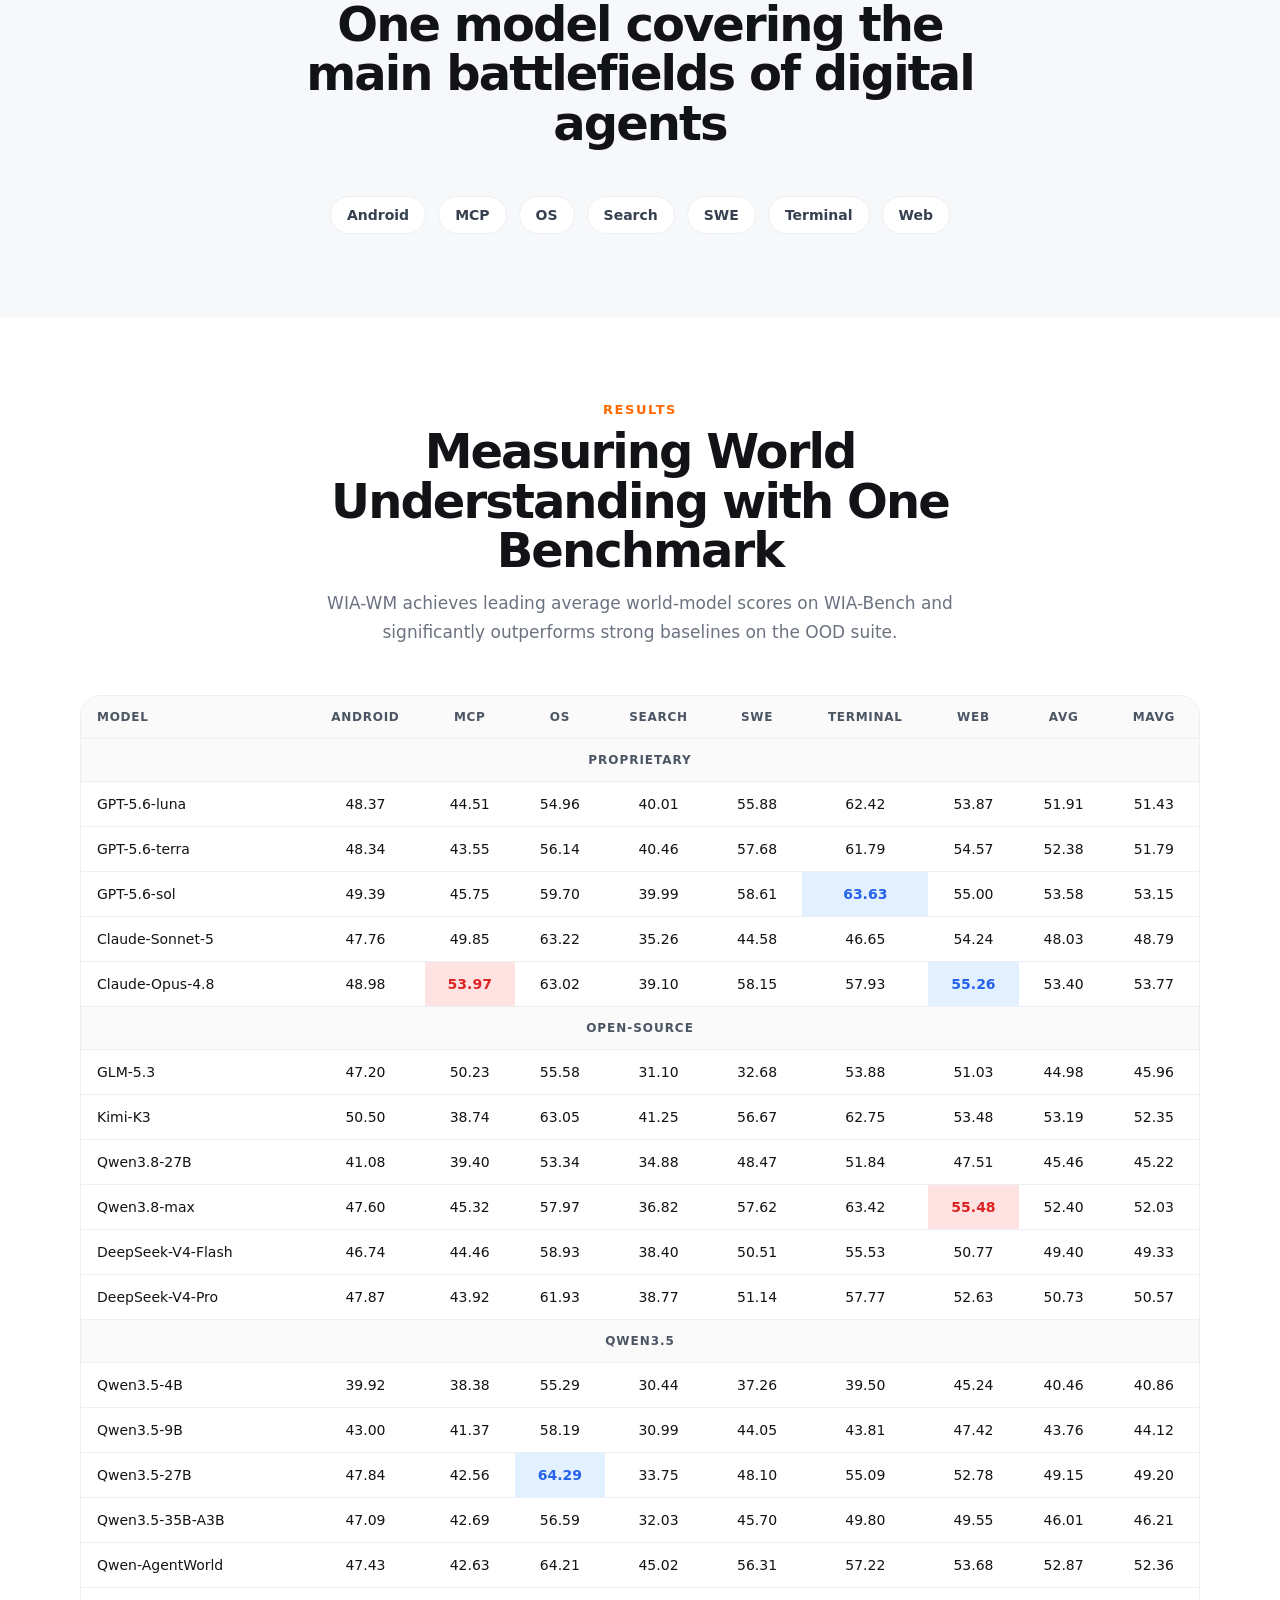
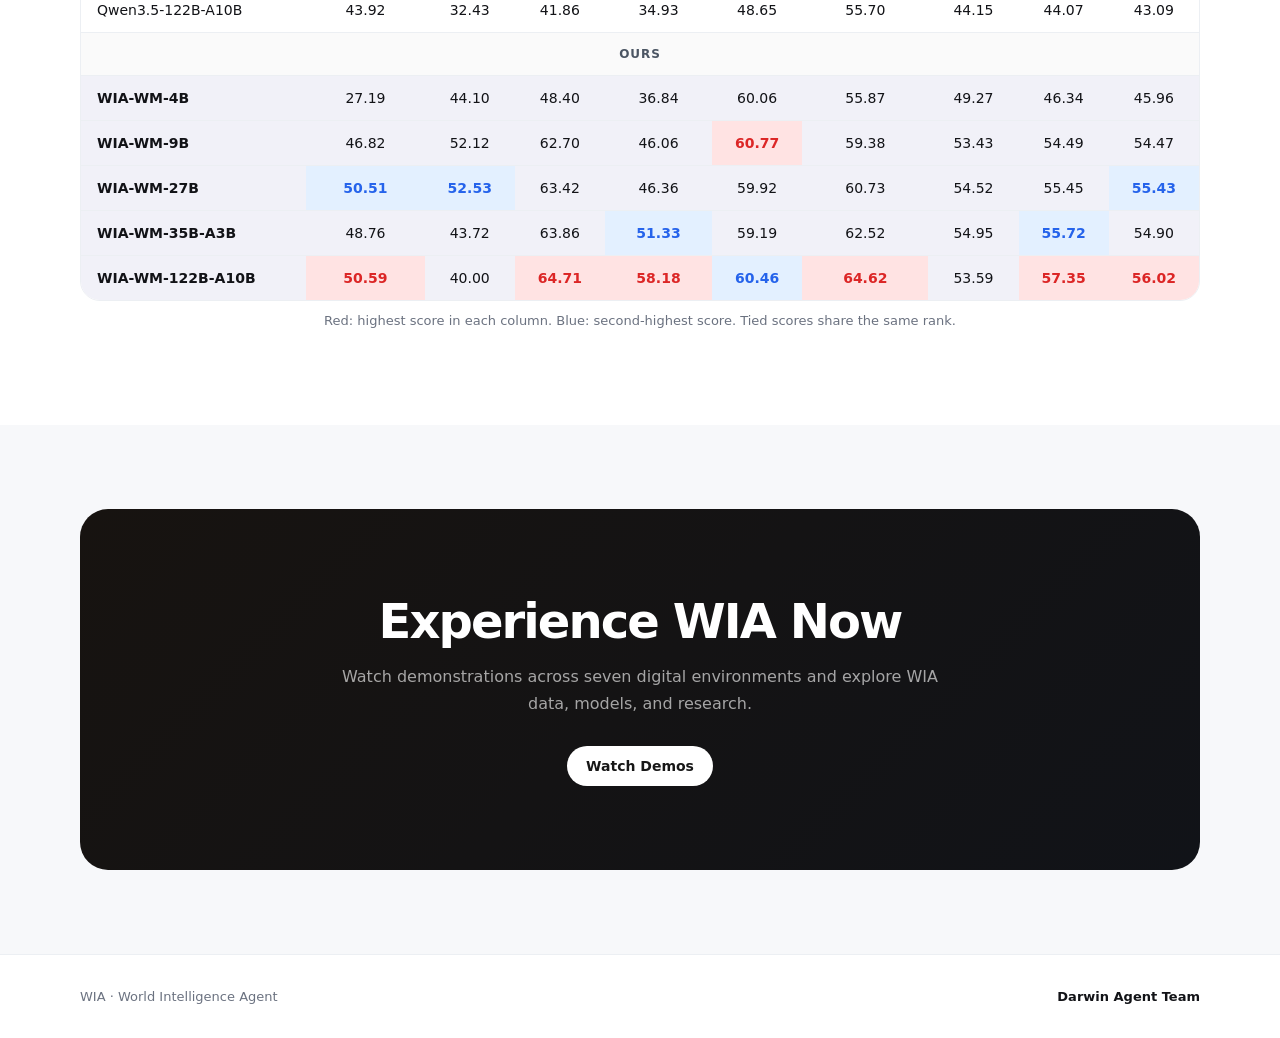
==== commit 3e61bdad: "Credit Darwin Agent Team as the project authors" ====
--- a/index.html
+++ b/index.html
@@ -5,6 +5,7 @@
   <meta name="viewport" content="width=device-width, initial-scale=1" />
   <meta http-equiv="Content-Security-Policy" content="default-src 'self'; script-src 'self'; style-src 'self' 'unsafe-inline'; img-src 'self' data:; media-src 'self'; connect-src 'none'; object-src 'none'; base-uri 'self'; form-action 'none'" />
   <meta name="referrer" content="no-referrer" />
+  <meta name="author" content="Darwin Agent Team" />
   <title>World Intelligence Agent: Unifying World Modeling and Action Learning for Digital Agents</title>
   <meta name="description" data-i18n-content="index.meta_description" content="World Intelligence Agent: Unifying World Modeling and Action Learning for Digital Agents. WIA unifies seven digital environments, connecting world modeling with action learning." />
   <link rel="stylesheet" href="styles.css" />
@@ -40,6 +41,7 @@
     <div class="wrap hero-inner">
       <div class="eyebrow">Foundation World Model for Digital Agents</div>
       <h1 data-i18n-html="index.hero.title">World<br /> <span class="grad">Intelligence Agent:</span> <span class="hero-paper-subtitle">Unifying World Modeling and Action Learning for Digital Agents</span></h1>
+      <p class="hero-authors"><span data-i18n="common.authored_by">By</span> <a class="team-link" href="https://github.com/Darwin-Agent" target="_blank" rel="noopener noreferrer" lang="en" data-i18n-skip>Darwin Agent Team</a></p>
       <p class="hero-subtitle">Let digital agents understand the environment before taking action. WIA unifies seven digital worlds and uses a foundational world model for state prediction, simulated training, and proactive decisions.</p>
       <div class="hero-actions">
         <a class="btn btn-primary" href="#overview" data-i18n="index.promo.watch">Watch Overview</a>
@@ -258,6 +260,7 @@
   <footer class="footer">
     <div class="wrap footer-inner">
       <span>WIA · World Intelligence Agent</span>
+      <a class="team-link" href="https://github.com/Darwin-Agent" target="_blank" rel="noopener noreferrer" lang="en" data-i18n-skip>Darwin Agent Team</a>
     </div>
   </footer>
 <script src="i18n.js"></script>
--- a/styles.css
+++ b/styles.css
@@ -104,6 +104,9 @@
   line-height: 1.25; letter-spacing: -.025em;
 }
 .hero-subtitle { font-size: 20px; color: var(--muted); margin: 22px auto 30px; max-width: 760px; line-height: 1.7; }
+.hero-authors { margin: 18px 0 0; color: var(--muted); font-size: 16px; line-height: 1.5; }
+.team-link { color: var(--ink); font-weight: 650; }
+.team-link:hover { color: var(--brand); text-decoration: underline; text-underline-offset: 4px; }
 .hero-actions { display: flex; gap: 12px; justify-content: center; flex-wrap: wrap; }
 .hero-note { margin-top: 22px; color: var(--muted); font-size: 12px; letter-spacing: .05em; }
 
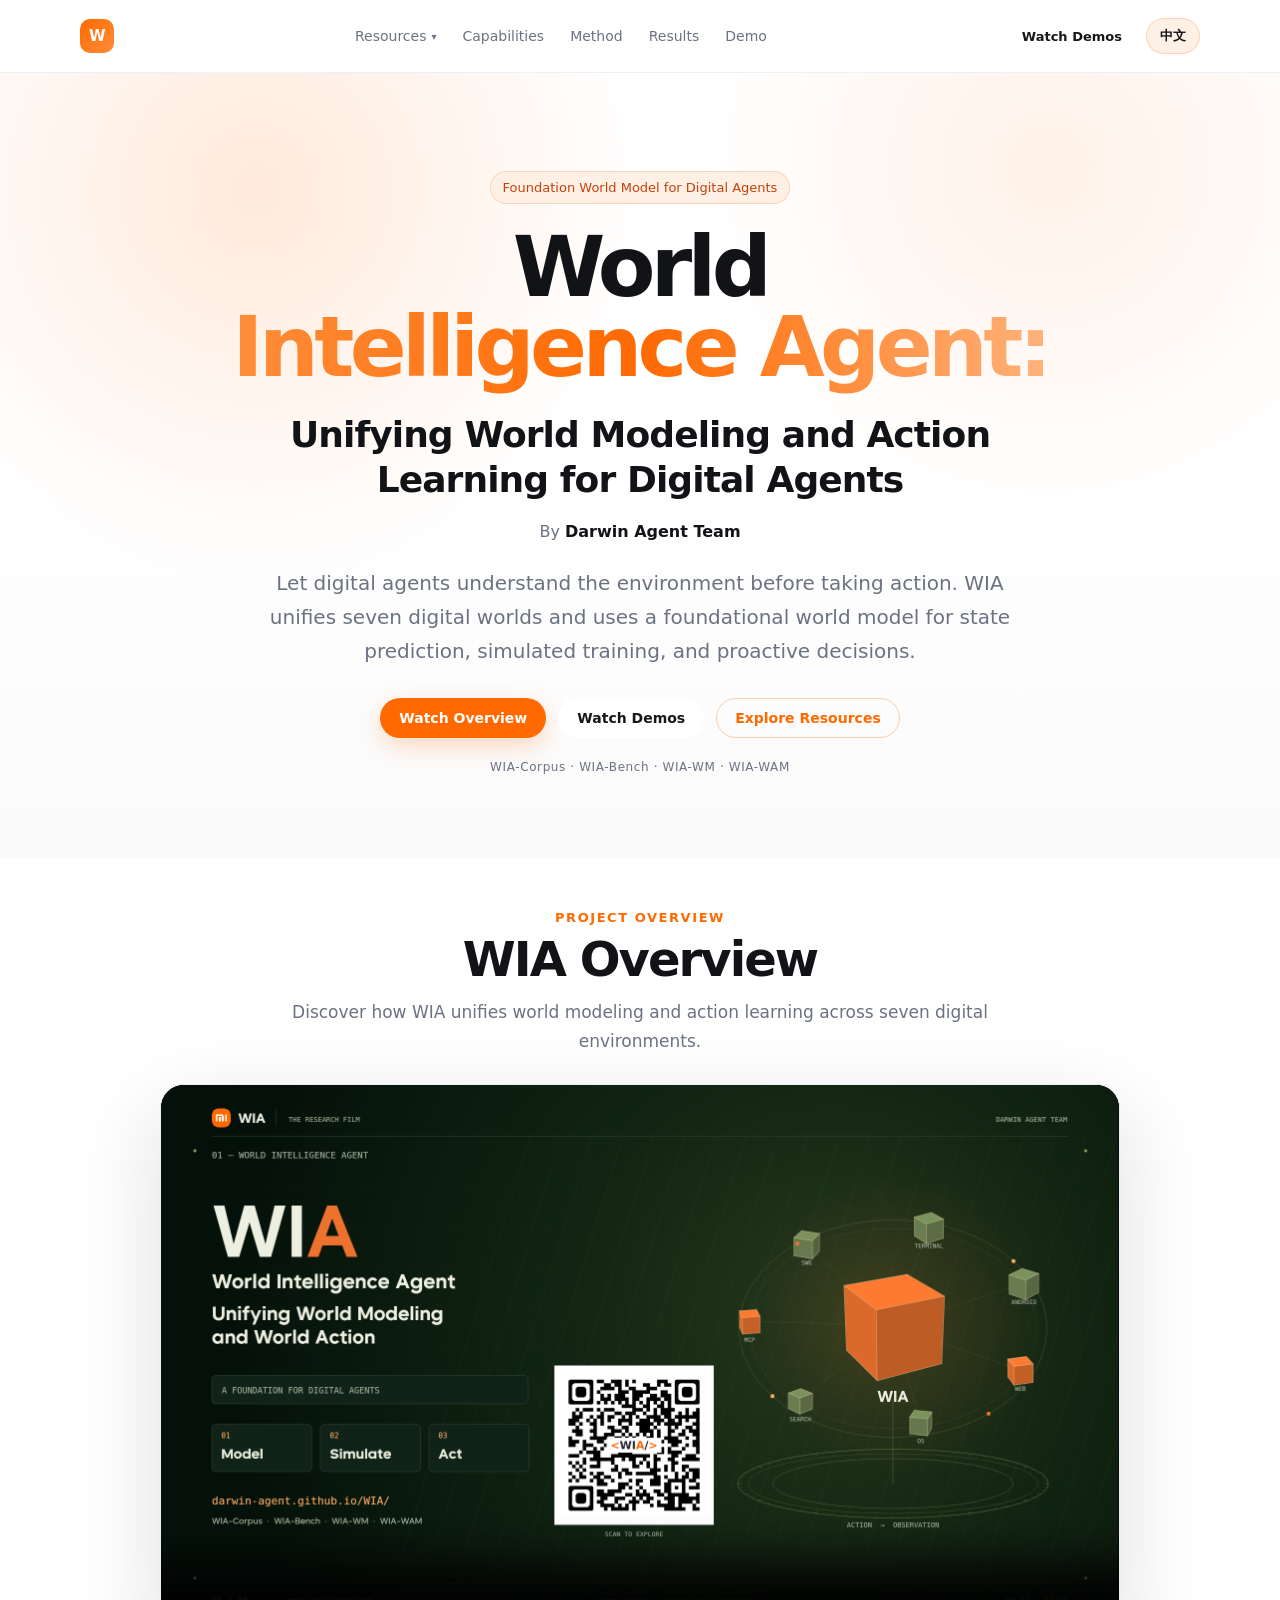
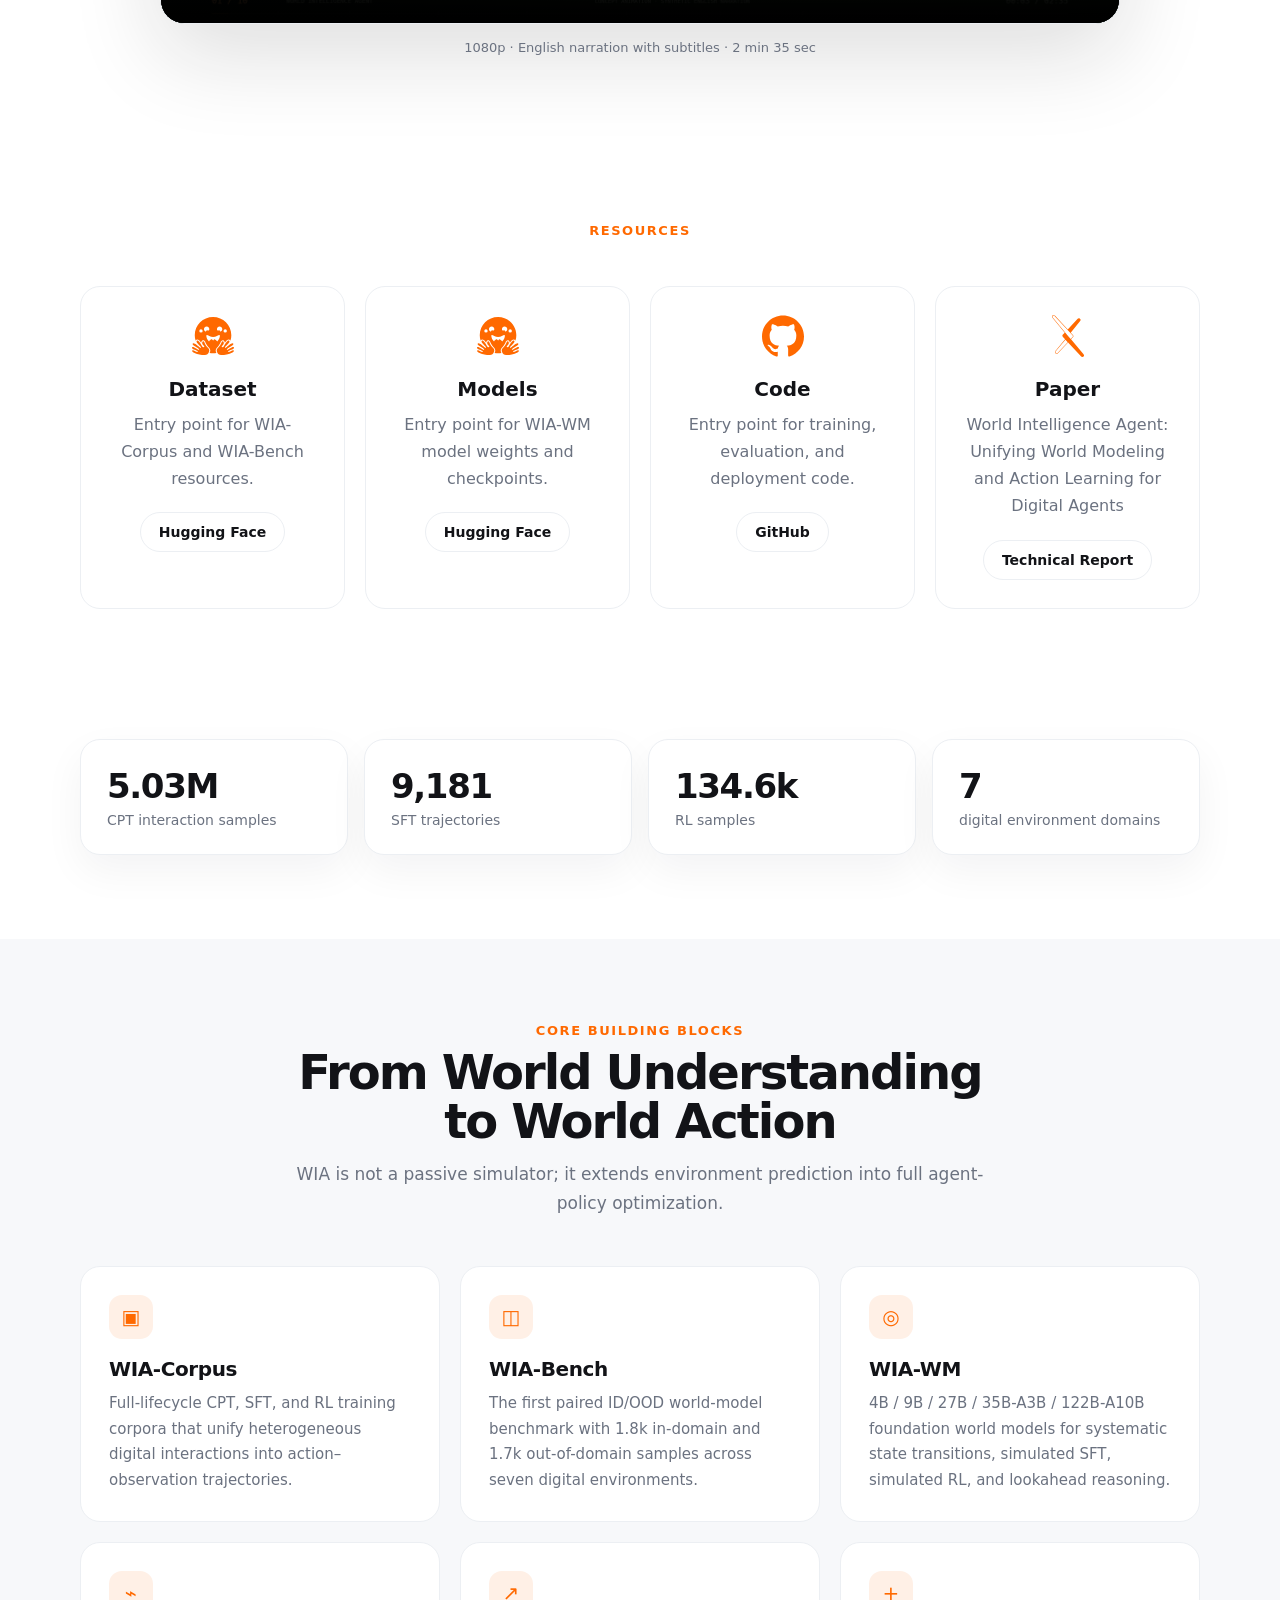
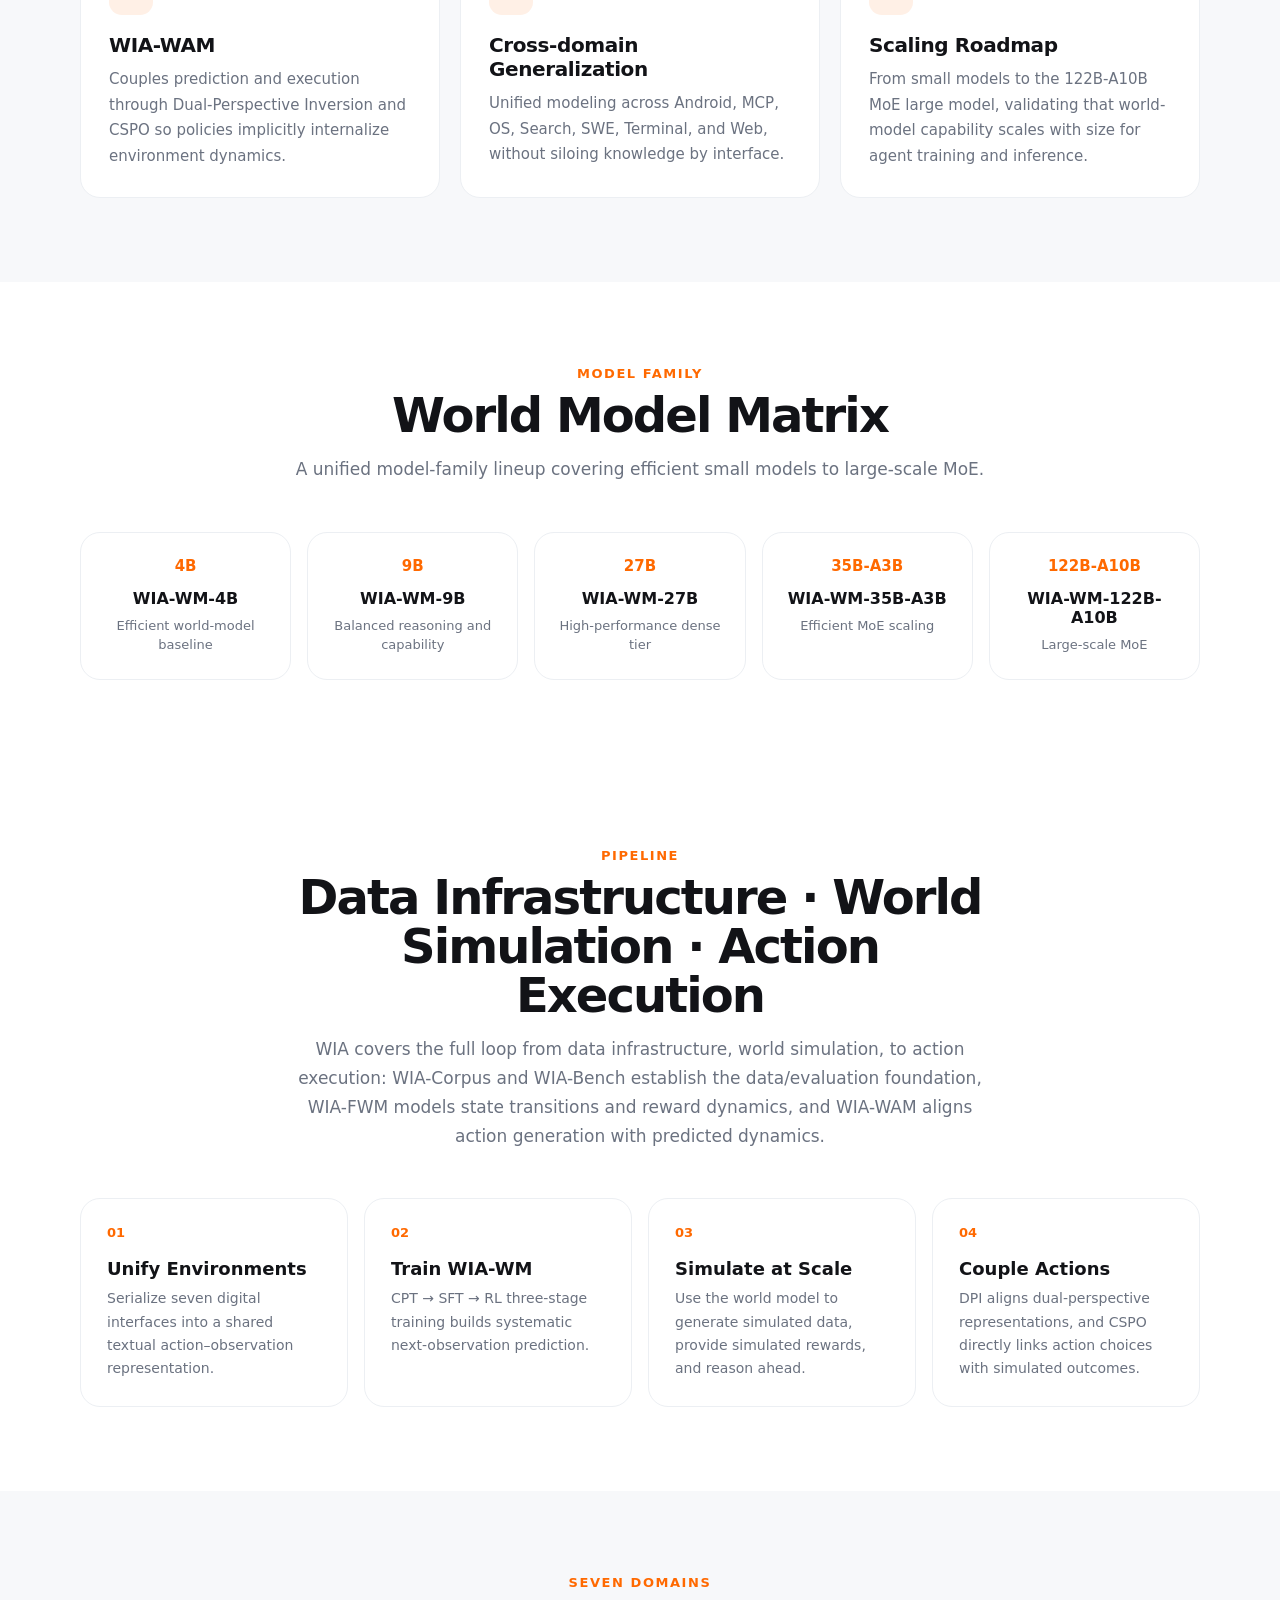
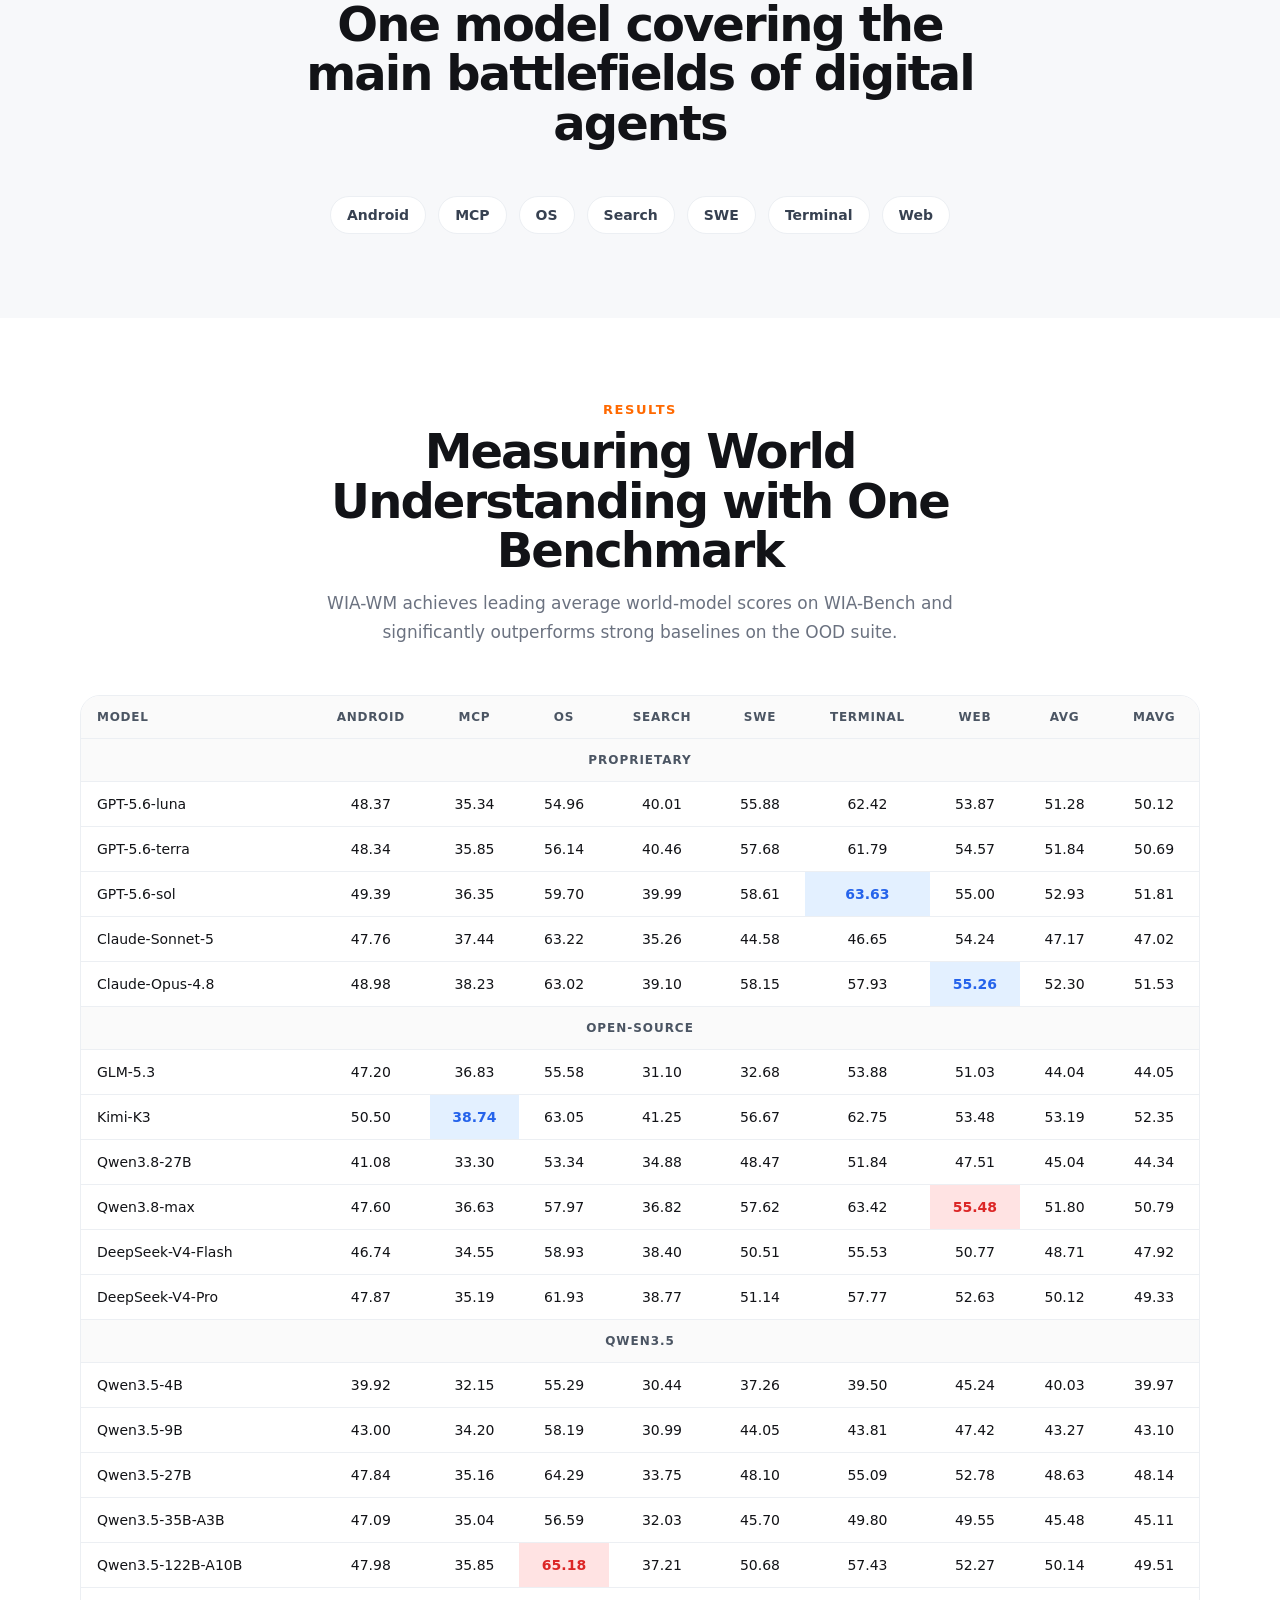
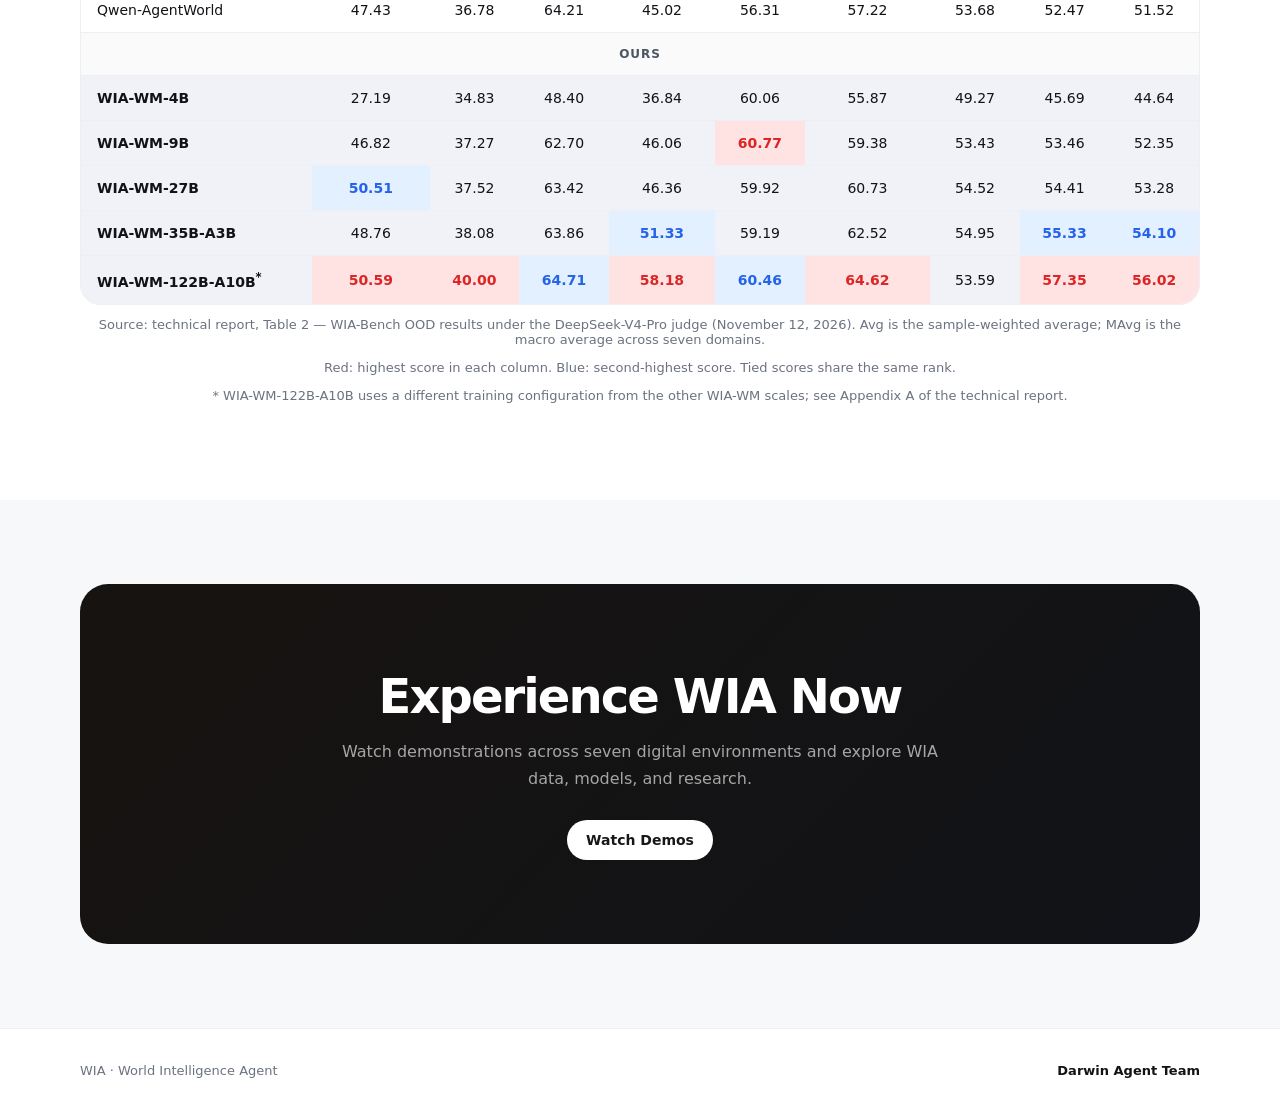
==== commit 57176fa0: "Sync Pro-judge OOD results with latest technical report" ====
--- a/index.html
+++ b/index.html
@@ -213,35 +213,37 @@
           </thead>
           <tbody>
             <tr class="group"><td colspan="10">Proprietary</td></tr>
-            <tr><td>GPT-5.6-luna</td><td>48.37</td><td>44.51</td><td>54.96</td><td>40.01</td><td>55.88</td><td>62.42</td><td>53.87</td><td>51.91</td><td>51.43</td></tr>
-            <tr><td>GPT-5.6-terra</td><td>48.34</td><td>43.55</td><td>56.14</td><td>40.46</td><td>57.68</td><td>61.79</td><td>54.57</td><td>52.38</td><td>51.79</td></tr>
-            <tr><td>GPT-5.6-sol</td><td>49.39</td><td>45.75</td><td>59.70</td><td>39.99</td><td>58.61</td><td class="second">63.63</td><td>55.00</td><td>53.58</td><td>53.15</td></tr>
-            <tr><td>Claude-Sonnet-5</td><td>47.76</td><td>49.85</td><td>63.22</td><td>35.26</td><td>44.58</td><td>46.65</td><td>54.24</td><td>48.03</td><td>48.79</td></tr>
-            <tr><td>Claude-Opus-4.8</td><td>48.98</td><td class="best">53.97</td><td>63.02</td><td>39.10</td><td>58.15</td><td>57.93</td><td class="second">55.26</td><td>53.40</td><td>53.77</td></tr>
+            <tr><td>GPT-5.6-luna</td><td>48.37</td><td>35.34</td><td>54.96</td><td>40.01</td><td>55.88</td><td>62.42</td><td>53.87</td><td>51.28</td><td>50.12</td></tr>
+            <tr><td>GPT-5.6-terra</td><td>48.34</td><td>35.85</td><td>56.14</td><td>40.46</td><td>57.68</td><td>61.79</td><td>54.57</td><td>51.84</td><td>50.69</td></tr>
+            <tr><td>GPT-5.6-sol</td><td>49.39</td><td>36.35</td><td>59.70</td><td>39.99</td><td>58.61</td><td class="second">63.63</td><td>55.00</td><td>52.93</td><td>51.81</td></tr>
+            <tr><td>Claude-Sonnet-5</td><td>47.76</td><td>37.44</td><td>63.22</td><td>35.26</td><td>44.58</td><td>46.65</td><td>54.24</td><td>47.17</td><td>47.02</td></tr>
+            <tr><td>Claude-Opus-4.8</td><td>48.98</td><td>38.23</td><td>63.02</td><td>39.10</td><td>58.15</td><td>57.93</td><td class="second">55.26</td><td>52.30</td><td>51.53</td></tr>
             <tr class="group"><td colspan="10">Open-source</td></tr>
-            <tr><td>GLM-5.3</td><td>47.20</td><td>50.23</td><td>55.58</td><td>31.10</td><td>32.68</td><td>53.88</td><td>51.03</td><td>44.98</td><td>45.96</td></tr>
-            <tr><td>Kimi-K3</td><td>50.50</td><td>38.74</td><td>63.05</td><td>41.25</td><td>56.67</td><td>62.75</td><td>53.48</td><td>53.19</td><td>52.35</td></tr>
-            <tr><td>Qwen3.8-27B</td><td>41.08</td><td>39.40</td><td>53.34</td><td>34.88</td><td>48.47</td><td>51.84</td><td>47.51</td><td>45.46</td><td>45.22</td></tr>
-            <tr><td>Qwen3.8-max</td><td>47.60</td><td>45.32</td><td>57.97</td><td>36.82</td><td>57.62</td><td>63.42</td><td class="best">55.48</td><td>52.40</td><td>52.03</td></tr>
-            <tr><td>DeepSeek-V4-Flash</td><td>46.74</td><td>44.46</td><td>58.93</td><td>38.40</td><td>50.51</td><td>55.53</td><td>50.77</td><td>49.40</td><td>49.33</td></tr>
-            <tr><td>DeepSeek-V4-Pro</td><td>47.87</td><td>43.92</td><td>61.93</td><td>38.77</td><td>51.14</td><td>57.77</td><td>52.63</td><td>50.73</td><td>50.57</td></tr>
+            <tr><td>GLM-5.3</td><td>47.20</td><td>36.83</td><td>55.58</td><td>31.10</td><td>32.68</td><td>53.88</td><td>51.03</td><td>44.04</td><td>44.05</td></tr>
+            <tr><td>Kimi-K3</td><td>50.50</td><td class="second">38.74</td><td>63.05</td><td>41.25</td><td>56.67</td><td>62.75</td><td>53.48</td><td>53.19</td><td>52.35</td></tr>
+            <tr><td>Qwen3.8-27B</td><td>41.08</td><td>33.30</td><td>53.34</td><td>34.88</td><td>48.47</td><td>51.84</td><td>47.51</td><td>45.04</td><td>44.34</td></tr>
+            <tr><td>Qwen3.8-max</td><td>47.60</td><td>36.63</td><td>57.97</td><td>36.82</td><td>57.62</td><td>63.42</td><td class="best">55.48</td><td>51.80</td><td>50.79</td></tr>
+            <tr><td>DeepSeek-V4-Flash</td><td>46.74</td><td>34.55</td><td>58.93</td><td>38.40</td><td>50.51</td><td>55.53</td><td>50.77</td><td>48.71</td><td>47.92</td></tr>
+            <tr><td>DeepSeek-V4-Pro</td><td>47.87</td><td>35.19</td><td>61.93</td><td>38.77</td><td>51.14</td><td>57.77</td><td>52.63</td><td>50.12</td><td>49.33</td></tr>
             <tr class="group"><td colspan="10">Qwen3.5</td></tr>
-            <tr><td>Qwen3.5-4B</td><td>39.92</td><td>38.38</td><td>55.29</td><td>30.44</td><td>37.26</td><td>39.50</td><td>45.24</td><td>40.46</td><td>40.86</td></tr>
-            <tr><td>Qwen3.5-9B</td><td>43.00</td><td>41.37</td><td>58.19</td><td>30.99</td><td>44.05</td><td>43.81</td><td>47.42</td><td>43.76</td><td>44.12</td></tr>
-            <tr><td>Qwen3.5-27B</td><td>47.84</td><td>42.56</td><td class="second">64.29</td><td>33.75</td><td>48.10</td><td>55.09</td><td>52.78</td><td>49.15</td><td>49.20</td></tr>
-            <tr><td>Qwen3.5-35B-A3B</td><td>47.09</td><td>42.69</td><td>56.59</td><td>32.03</td><td>45.70</td><td>49.80</td><td>49.55</td><td>46.01</td><td>46.21</td></tr>
-            <tr><td>Qwen-AgentWorld</td><td>47.43</td><td>42.63</td><td>64.21</td><td>45.02</td><td>56.31</td><td>57.22</td><td>53.68</td><td>52.87</td><td>52.36</td></tr>
-            <tr><td>Qwen3.5-122B-A10B</td><td>43.92</td><td>32.43</td><td>41.86</td><td>34.93</td><td>48.65</td><td>55.70</td><td>44.15</td><td>44.07</td><td>43.09</td></tr>
+            <tr><td>Qwen3.5-4B</td><td>39.92</td><td>32.15</td><td>55.29</td><td>30.44</td><td>37.26</td><td>39.50</td><td>45.24</td><td>40.03</td><td>39.97</td></tr>
+            <tr><td>Qwen3.5-9B</td><td>43.00</td><td>34.20</td><td>58.19</td><td>30.99</td><td>44.05</td><td>43.81</td><td>47.42</td><td>43.27</td><td>43.10</td></tr>
+            <tr><td>Qwen3.5-27B</td><td>47.84</td><td>35.16</td><td>64.29</td><td>33.75</td><td>48.10</td><td>55.09</td><td>52.78</td><td>48.63</td><td>48.14</td></tr>
+            <tr><td>Qwen3.5-35B-A3B</td><td>47.09</td><td>35.04</td><td>56.59</td><td>32.03</td><td>45.70</td><td>49.80</td><td>49.55</td><td>45.48</td><td>45.11</td></tr>
+            <tr><td>Qwen3.5-122B-A10B</td><td>47.98</td><td>35.85</td><td class="best">65.18</td><td>37.21</td><td>50.68</td><td>57.43</td><td>52.27</td><td>50.14</td><td>49.51</td></tr>
+            <tr><td>Qwen-AgentWorld</td><td>47.43</td><td>36.78</td><td>64.21</td><td>45.02</td><td>56.31</td><td>57.22</td><td>53.68</td><td>52.47</td><td>51.52</td></tr>
             <tr class="group"><td colspan="10">Ours</td></tr>
-            <tr class="ours"><td class="model-name">WIA-WM-4B</td><td>27.19</td><td>44.10</td><td>48.40</td><td>36.84</td><td>60.06</td><td>55.87</td><td>49.27</td><td>46.34</td><td>45.96</td></tr>
-            <tr class="ours"><td class="model-name">WIA-WM-9B</td><td>46.82</td><td>52.12</td><td>62.70</td><td>46.06</td><td class="best">60.77</td><td>59.38</td><td>53.43</td><td>54.49</td><td>54.47</td></tr>
-            <tr class="ours"><td class="model-name">WIA-WM-27B</td><td class="second">50.51</td><td class="second">52.53</td><td>63.42</td><td>46.36</td><td>59.92</td><td>60.73</td><td>54.52</td><td>55.45</td><td class="second">55.43</td></tr>
-            <tr class="ours"><td class="model-name">WIA-WM-35B-A3B</td><td>48.76</td><td>43.72</td><td>63.86</td><td class="second">51.33</td><td>59.19</td><td>62.52</td><td>54.95</td><td class="second">55.72</td><td>54.90</td></tr>
-            <tr class="ours"><td class="model-name">WIA-WM-122B-A10B</td><td class="best">50.59</td><td>40.00</td><td class="best">64.71</td><td class="best">58.18</td><td class="second">60.46</td><td class="best">64.62</td><td>53.59</td><td class="best">57.35</td><td class="best">56.02</td></tr>
+            <tr class="ours"><td class="model-name">WIA-WM-4B</td><td>27.19</td><td>34.83</td><td>48.40</td><td>36.84</td><td>60.06</td><td>55.87</td><td>49.27</td><td>45.69</td><td>44.64</td></tr>
+            <tr class="ours"><td class="model-name">WIA-WM-9B</td><td>46.82</td><td>37.27</td><td>62.70</td><td>46.06</td><td class="best">60.77</td><td>59.38</td><td>53.43</td><td>53.46</td><td>52.35</td></tr>
+            <tr class="ours"><td class="model-name">WIA-WM-27B</td><td class="second">50.51</td><td>37.52</td><td>63.42</td><td>46.36</td><td>59.92</td><td>60.73</td><td>54.52</td><td>54.41</td><td>53.28</td></tr>
+            <tr class="ours"><td class="model-name">WIA-WM-35B-A3B</td><td>48.76</td><td>38.08</td><td>63.86</td><td class="second">51.33</td><td>59.19</td><td>62.52</td><td>54.95</td><td class="second">55.33</td><td class="second">54.10</td></tr>
+            <tr class="ours"><td class="model-name">WIA-WM-122B-A10B<sup>*</sup></td><td class="best">50.59</td><td class="best">40.00</td><td class="second">64.71</td><td class="best">58.18</td><td class="second">60.46</td><td class="best">64.62</td><td>53.59</td><td class="best">57.35</td><td class="best">56.02</td></tr>
           </tbody>
         </table>
       </div>
+      <p class="table-note"><a href="https://huggingface.co/spaces/darwinagent/WIA-Technical-Report/resolve/main/Tech_Report__WAM.pdf#page=17" target="_blank" rel="noopener noreferrer" data-i18n="index.results.source">Source: technical report, Table 2 — WIA-Bench OOD results under the DeepSeek-V4-Pro judge (November 12, 2026). Avg is the sample-weighted average; MAvg is the macro average across seven domains.</a></p>
       <p class="table-note" data-i18n="index.results.note">Red: highest score in each column. Blue: second-highest score. Tied scores share the same rank.</p>
+      <p class="table-note" data-i18n="index.results.configuration">* WIA-WM-122B-A10B uses a different training configuration from the other WIA-WM scales; see Appendix A of the technical report.</p>
     </div>
   </section>
 
